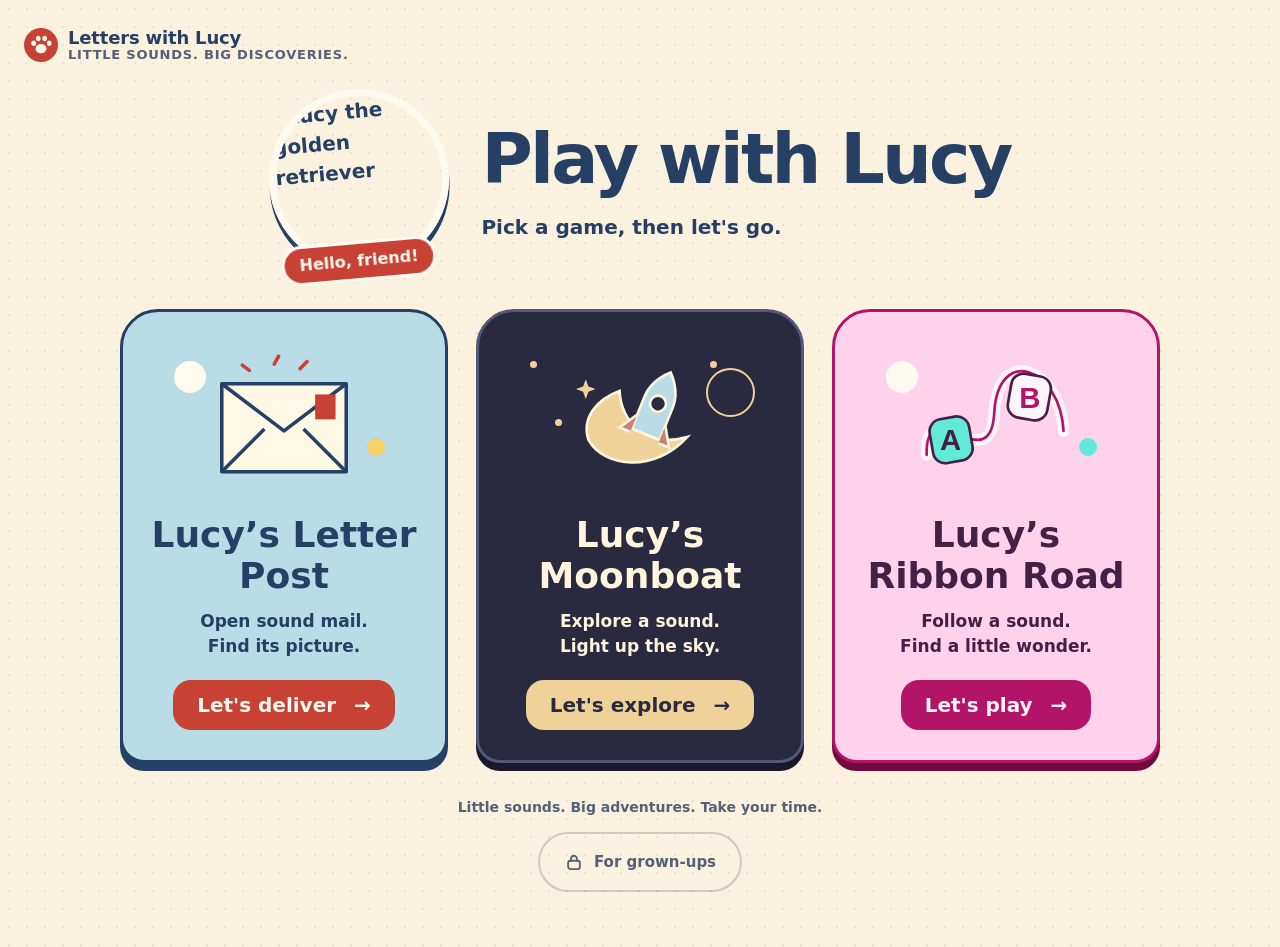
==== index.html @ 6b897ab2 "Screen sizes: short landscape home flow fits; big screens scale all three layouts Short landscape (1" ====
<!doctype html>
<html lang="en">
<head>
  <meta charset="utf-8">
  <meta name="viewport" content="width=device-width,initial-scale=1">
  <meta name="theme-color" content="#faf2df">
  <title>Letters with Lucy</title>
  <link rel="stylesheet" href="accounts/front-door.css">
  <script src="accounts/config.js"></script>
  <script src="accounts/accounts.js"></script>
  <script src="grown-ups/settings.js"></script>
  <script src="v1-letter-post/art.js"></script>
  <script src="accounts/pictures.js"></script>
  <style>
    @font-face{font-family:Nunito;src:url(v1-letter-post/assets/NunitoSans-Black.woff2);font-weight:900;font-display:swap}
    @font-face{font-family:Nunito;src:url(v1-letter-post/assets/NunitoSans-Bold.woff2);font-weight:700;font-display:swap}
    *{box-sizing:border-box}body{margin:0;padding:28px 24px;background:#faf2df;color:#253f65;font:700 20px/1.5 Nunito,system-ui,sans-serif;min-height:100svh;background-image:radial-gradient(#29466b18 1px,transparent 1px);background-size:18px 18px}
    main{max-width:1040px;margin:3vh auto}header{display:flex;align-items:center;justify-content:center;gap:32px;margin-bottom:40px}h1{font-size:clamp(38px,6vw,70px);line-height:1.02;letter-spacing:-.04em;margin:8px 0 16px;font-weight:900}p{margin:0}.brand{font-size:13px;letter-spacing:.16em;text-transform:uppercase}.hello{position:relative;flex:none;width:clamp(100px,18vw,180px)}.hello img{display:block;width:100%;height:auto;aspect-ratio:1;object-fit:cover;border:7px solid #fffaf0;border-radius:50%;box-shadow:0 7px 0 #253f65;transform:rotate(-5deg)}.hello:after{content:'Hello, friend!';position:absolute;bottom:-12px;left:50%;transform:translateX(-50%) rotate(-5deg);white-space:nowrap;background:#c74234;color:#fffaf0;border:3px solid #fffaf0;border-radius:20px;padding:5px 15px;font-size:16px}
    nav{display:grid;grid-template-columns:repeat(var(--worlds,3),minmax(0,1fr));gap:28px;max-width:calc(var(--worlds,3)*340px + (var(--worlds,3) - 1)*28px);margin-inline:auto}nav a[hidden]{display:none}a{position:relative;display:flex;flex-direction:column;align-items:center;text-align:center;gap:12px;padding:30px 24px;border:3px solid #253f65;border-radius:38px 38px 24px 24px;color:#253f65;background:#b9dce6;text-decoration:none;box-shadow:0 8px 0 #253f65;transition:transform 160ms cubic-bezier(.22,1,.36,1)}a.space{background:#292940;color:#fff5dc;border-color:#555777;box-shadow:0 8px 0 #19192b}a:focus-visible{outline:4px solid #007a95;outline-offset:7px}a strong{font-size:clamp(24px,3vw,36px);line-height:1.15;font-weight:900}a>span{max-width:26ch;font-size:17px}a .go{display:flex;align-items:center;gap:18px;background:#c74234;color:#fffaf0;padding:10px 24px;border-radius:18px;font-size:20px;margin-top:8px}a.space .go{background:#eed29a;color:#292940}.scene{height:160px;width:100%;display:grid;place-items:center;position:relative}.scene svg{width:160px;height:140px;overflow:visible}.scene:before,.scene:after{content:'';position:absolute;border-radius:50%;width:32px;height:32px;background:#fffaf0;left:10%;top:12%}.scene:after{width:18px;height:18px;left:auto;right:13%;top:60%;background:#f6cf65}.space .scene:before{width:7px;height:7px;background:#eed29a;box-shadow:25px 58px 0 #eed29a,180px 0 0 #eed29a}.space .scene:after{width:45px;height:45px;background:transparent;border:2px solid #eed29a;right:8%;top:16%}footer{text-align:center;font-size:14px;margin-top:34px;color:#536078}footer p{margin:0 0 14px}footer a.grown{display:inline-flex;flex-direction:row;gap:10px;min-height:60px;padding:0 24px;border:2px solid #253f6538;border-radius:30px;background:transparent;box-shadow:none;color:#536078;font-size:15px}footer a.grown svg{width:20px;height:20px}@media(hover:hover){footer a.grown:hover{transform:none;border-color:#253f65;color:#253f65}}
    a.silk{background:#ffd2eb;color:#432045;border-color:#b41468;box-shadow:0 8px 0 #72083d}a.silk .go{background:#b41468;color:#fff5fb}a.silk .scene:after{background:#61ead7}
    @media(hover:hover){a:hover{transform:translateY(-5px)}a:hover svg{transform:rotate(5deg)}}a:active{transform:translateY(5px)}
    @media(prefers-reduced-motion:no-preference){header{animation:arrive 500ms both}nav a{animation:arrive 550ms 100ms both}nav a:last-child{animation-delay:220ms}.hello img{animation:hello 900ms 350ms}.scene svg{animation:toy 800ms 400ms both;transition:transform 180ms}.space .scene svg{animation-delay:550ms}@keyframes arrive{from{opacity:0;transform:translateY(16px)}to{opacity:1;transform:translateY(0)}}@keyframes hello{0%,100%{transform:rotate(-5deg)}35%{transform:rotate(5deg)}70%{transform:rotate(-8deg)}}@keyframes toy{0%{opacity:0;transform:translateY(16px) rotate(-8deg)}65%{opacity:1;transform:translateY(-5px) rotate(4deg)}100%{opacity:1;transform:translateY(0) rotate(0)}}}
    @media(max-width:600px){body{padding:26px 20px}main{margin:0 auto}header{gap:18px;margin-bottom:30px}.brand{font-size:10px}header p:last-child{font-size:16px}h1{font-size:36px}.hello{width:100px}.hello:after{font-size:12px;padding:4px 9px}nav{grid-template-columns:1fr;gap:26px}a{display:grid;grid-template-columns:100px 1fr;padding:20px 16px;gap:7px 15px;text-align:left;align-items:center}.scene{grid-row:1/4;height:130px}.scene svg{width:100px;height:100px}.scene:before,.scene:after{display:none}a strong{font-size:25px}a>span{font-size:15px}a .go{font-size:17px;padding:7px 16px;justify-self:start;margin-top:5px}footer{font-size:12px}}
    /* Short landscape screens (1366×768, 1024×768): the whole picker fits with no scrolling. Smaller scene art, a clamped title, tighter spacing; every target stays at least 60px. */
    @media(orientation:landscape) and (min-width:960px) and (min-height:540px) and (max-height:820px){body{padding:28px 24px 14px}main{margin:0 auto}header{gap:24px;margin-bottom:18px}h1{font-size:clamp(36px,6.5vh,54px);margin:0 0 6px}header p:last-child{font-size:18px}.hello{width:clamp(80px,13vh,110px)}.hello img{border-width:5px;box-shadow:0 5px 0 #253f65}.hello:after{bottom:-10px;font-size:13px;padding:3px 11px}nav{gap:24px}a{padding:14px 20px 16px;gap:6px;border-radius:32px 32px 22px 22px}.scene{height:clamp(64px,12vh,96px)}.scene svg{width:clamp(64px,12vh,96px);height:clamp(56px,10.5vh,84px)}.scene:before{width:22px;height:22px}.scene:after{width:14px;height:14px}.space .scene:after{width:34px;height:34px}a strong{font-size:clamp(22px,3.7vh,30px)}a>span{font-size:16px;line-height:1.35}a .go{margin-top:2px;padding:8px 22px;font-size:19px}footer{display:flex;align-items:center;justify-content:center;flex-wrap:wrap;gap:6px 22px;margin-top:20px}footer p{margin:0}}
    @media(prefers-reduced-motion:reduce){*,*:before,*:after{animation:none!important;transition:none!important}a:hover,a:active{transform:none}}
    html[data-calm] *,html[data-calm] *:before,html[data-calm] *:after{animation:none!important;transition:none!important}html[data-calm] a:hover,html[data-calm] a:active{transform:none}
  </style>
</head>
<body data-home="start">
  <p class="chrome-brand"><svg viewBox="0 0 24 24" aria-hidden="true"><ellipse cx="12" cy="16" rx="6" ry="5"/><ellipse cx="4" cy="10" rx="2.5" ry="3"/><ellipse cx="9" cy="5" rx="2.5" ry="3"/><ellipse cx="16" cy="5" rx="2.5" ry="3"/><ellipse cx="21" cy="10" rx="2.5" ry="3"/></svg><span>Letters with Lucy<small>Little sounds. Big discoveries.</small></span></p>
  <!-- Splash. A splash video will go here later: put a <video> inside #splash and the
       sign-in opens when it ends (front-door.js). Until then this short card plays. -->
  <div class="splash" id="splash" aria-hidden="true" hidden>
    <canvas id="paper"></canvas>
    <div class="splash-card"><img src="v1-letter-post/assets/lucy-default.jpg" width="200" height="200" alt=""><p class="splash-name" id="splash-name">Letters with Lucy</p><p class="splash-tag">Little sounds. Big discoveries.</p></div>
  </div>
  <main>
    <header><div class="hello"><img src="v1-letter-post/assets/lucy-default.jpg" width="180" height="180" alt="Lucy the golden retriever"></div><div><h1 id="pick-title" tabindex="-1">Play with Lucy</h1><p>Pick a game, then let's go.</p></div></header>
    <div class="playing" id="playing" hidden>
      <span id="playing-avatar"></span>
      <p class="who-name"><span id="playing-name" tabindex="-1"></span><small class="sync" id="playing-sync" data-state="saved" role="status"><i aria-hidden="true"></i><span></span></small></p>
      <button type="button" id="sticker-button" class="sticker-button"><span class="stickers" id="stickers" aria-hidden="true"></span><span id="sticker-count"></span></button>
      <button type="button" id="done"><svg viewBox="0 0 24 24" fill="none" stroke="currentColor" stroke-width="2.4" stroke-linecap="round" stroke-linejoin="round" aria-hidden="true"><path d="m5 12 5 5L20 6"/></svg>I'm done</button>
    </div>
    <div class="guest-bar" id="guest-bar" role="status" hidden><p><strong>You're playing without saving.</strong><small>Stars, stickers and settings won't be kept after this visit.</small></p><button type="button" id="guest-signin">Sign in instead</button></div>
    <nav aria-label="Choose a game">
      <a data-world="post" href="v1-letter-post/index.html">
        <div class="scene" aria-hidden="true"><svg viewBox="0 0 180 150" fill="none"><path d="M20 32h140v99H20z" fill="#fff8e5" stroke="#253f65" stroke-width="4" stroke-linejoin="round"/><path d="m20 32 70 53 70-53M20 131l48-48m92 48-48-48" stroke="#253f65" stroke-width="4" stroke-linejoin="round"/><path d="M125 44h23v28h-23z" fill="#c74234"/><path d="m79 10 5-9m-33 16-8-6m65 4 8-8" stroke="#c74234" stroke-width="4" stroke-linecap="round"/></svg></div>
        <strong>Lucy’s Letter Post</strong><span>Open sound mail.<br>Find its picture.</span><span class="go">Let's deliver <b aria-hidden="true">→</b></span>
      </a>
      <a class="space" data-world="space" href="v3-moonboat/index.html">
        <div class="scene" aria-hidden="true"><svg viewBox="0 0 180 150" fill="none"><path d="M32 95c18 32 75 37 111-3-46 13-75-18-76-52-25 9-43 30-35 55Z" fill="#eed29a" stroke="#fff5dc" stroke-width="3"/><g transform="rotate(22 108 60)"><path d="M91 91V51c0-20 17-35 17-35s17 15 17 35v40Z" fill="#b9dce6" stroke="#fff5dc" stroke-width="3"/><circle cx="108" cy="54" r="9" fill="#292940" stroke="#fff5dc" stroke-width="3"/><path d="m91 74-13 21h13m34-21 13 21h-13" fill="#c78276" stroke="#fff5dc" stroke-width="3"/><path d="m101 100 7 18 7-18" stroke="#eed29a" stroke-width="5" stroke-linecap="round"/></g><path d="m29 27 3 8 8 3-8 3-3 8-3-8-8-3 8-3Z" fill="#eed29a"/></svg></div>
        <strong>Lucy’s Moonboat</strong><span>Explore a sound.<br>Light up the sky.</span><span class="go">Let's explore <b aria-hidden="true">→</b></span>
      </a>
      <a class="silk" data-world="silk" href="v4-ribbon-road/index.html">
        <div class="scene" aria-hidden="true"><svg viewBox="0 0 180 150" fill="none"><path d="M12 112C10 38 84 142 88 65S162 13 166 85" stroke="#fff5fb" stroke-width="13" stroke-linecap="round"/><path d="M12 112C10 38 84 142 88 65S162 13 166 85" stroke="#b41468" stroke-width="3" stroke-linecap="round"/><rect x="17" y="70" width="45" height="50" rx="14" fill="#61ead7" stroke="#432045" stroke-width="3" transform="rotate(-10 40 95)"/><text x="39" y="106" fill="#432045" font-size="33" font-family="Nunito, sans-serif" font-weight="900" text-anchor="middle">A</text><rect x="105" y="22" width="45" height="50" rx="14" fill="#fff5fb" stroke="#432045" stroke-width="3" transform="rotate(10 128 47)"/><text x="128" y="59" fill="#b41468" font-size="33" font-family="Nunito, sans-serif" font-weight="900" text-anchor="middle">B</text></svg></div>
        <span class="pick-badge" aria-hidden="true">Start here</span><strong>Lucy’s Ribbon Road</strong><span>Follow a sound.<br>Find a little wonder.</span><span class="go">Let's play <b aria-hidden="true">→</b></span>
      </a>
    </nav>
    <footer><p>Little sounds. Big adventures. Take your time.</p><a class="grown" href="grown-ups/index.html"><svg viewBox="0 0 24 24" fill="none" stroke="currentColor" stroke-width="2.2" stroke-linecap="round" stroke-linejoin="round" aria-hidden="true"><rect x="5" y="10.5" width="14" height="10" rx="2.5"/><path d="M8.5 10.5V8a3.5 3.5 0 0 1 7 0v2.5"/></svg>For grown-ups</a></footer>
  </main>
  <script>
    // Grown-ups can choose which worlds appear here; at least one always stays.
    (window.applyWorlds = () => {
      const games = window.GROWN_UPS ? window.GROWN_UPS.settings.games : [];
      const worlds = [...document.querySelectorAll('nav a[data-world]')];
      worlds.forEach(a => { a.hidden = !games.includes(a.dataset.world); });
      const shown = worlds.filter(a => !a.hidden);
      if (!shown.length) worlds.forEach(a => { a.hidden = false; });
      document.querySelector('nav').style.setProperty('--worlds', shown.length || worlds.length);
    })();
  </script>
  <dialog class="lw-dialog login" id="login" aria-labelledby="login-title" aria-describedby="login-helper">
    <form id="login-form" novalidate>
      <div class="who-line"><img class="login-lucy" src="v1-letter-post/assets/lucy-default.jpg" width="80" height="80" alt=""><div><h2 id="login-title">Hello! Who's playing?</h2><p class="helper" id="login-helper">Sign in to keep your stars and stickers. A grown-up can help.</p></div></div>
      <div class="tiles" id="tiles-wrap" hidden><p class="tiles-label" id="tiles-label">Played here before? Tap your picture.</p><ul class="people" id="people" aria-labelledby="tiles-label"></ul></div>
      <label class="field" for="login-name">Sign-in name</label>
      <input id="login-name" type="text" autocomplete="username" autocapitalize="off" spellcheck="false" placeholder="like mia-k4x">
      <label class="field" for="login-pw">Password</label>
      <div class="input-row"><input id="login-pw" type="password" autocomplete="current-password" autocapitalize="off" spellcheck="false" aria-describedby="login-dots login-error"><button type="button" class="show" id="login-show" aria-pressed="false">Show</button></div>
      <p class="dots" id="login-dots"><i></i><i></i><i></i><i></i><i></i><i></i><span></span></p>
      <label class="keep"><input type="checkbox" id="login-keep">Stay signed in on this device (when only this person uses it)</label>
      <p class="error" id="login-error" role="alert"></p>
      <button class="go" id="login-go" disabled>Let's play</button>
      <button type="button" class="unsaved" id="play-unsaved">Play without saving</button>
      <p class="grown-line"><a class="grown-link" id="grown-link" href="grown-ups/index.html">Are you a grown-up?</a></p>
    </form>
  </dialog>
  <dialog class="lw-dialog book-dialog" id="book-dialog" aria-labelledby="book-title">
    <form method="dialog">
      <h3 id="book-title">Stickers</h3>
      <ul class="book" id="book"></ul>
      <div class="actions"><span></span><button class="go">Close</button></div>
    </form>
  </dialog>
  <script src="grown-ups/paper-shader.js"></script>
  <script src="accounts/front-door.js"></script>
</body>
</html>
---- accounts/front-door.css ----
/* The chooser's home flow: brand, splash, sign-in dialog, player strip and the
 * layout picker. Same paper, ink and chunky sticker cards as the world cards;
 * every target is at least 60px. See accounts/DESIGN.md. */
body{--paper:#faf2df;--sheet:#fffaf0;--ink:#253f65;--muted:#536078;--accent:#c74234;--sky:#b9dce6;--focus:#007a95}

[hidden]{display:none!important}




.people{display:grid;grid-template-columns:repeat(auto-fill,minmax(150px,1fr));gap:22px;max-width:960px;margin:0 auto;padding:0;list-style:none}

.person{position:relative;display:flex;flex-direction:column;align-items:center;gap:10px;width:100%;min-height:60px;padding:16px 10px 14px;border:3px solid var(--ink);border-radius:30px 30px 20px 20px;background:var(--sheet);color:var(--ink);font:inherit;font-size:20px;font-weight:900;cursor:pointer;box-shadow:0 6px 0 var(--ink);transition:transform 160ms cubic-bezier(.22,1,.36,1)}

.person:focus-visible,.lw-dialog button:focus-visible,.playing button:focus-visible,.playing a:focus-visible,.guest-bar button:focus-visible,.lw-dialog :focus-visible,.board-head button:focus-visible{outline:4px solid var(--focus);outline-offset:5px}

.person .lw-avatar{width:96px;height:96px}

.person .name{max-width:100%;overflow-wrap:anywhere;line-height:1.15}

.person .wait{position:absolute;top:10px;right:12px;width:14px;height:14px;border-radius:50%;background:#e2a33b;border:2px solid var(--sheet);box-shadow:0 0 0 2px var(--ink)}

@media(hover:hover){.person:hover{transform:translateY(-4px)}
}

.person:active{transform:translateY(4px);box-shadow:0 2px 0 var(--ink)}

.lw-avatar{display:inline-grid;place-items:center;flex:none;width:64px;height:64px;border-radius:50%;background:var(--tone,#b9dce6);border:3px solid var(--ink,#253f65);overflow:hidden}

.lw-avatar svg{width:84%;height:84%;display:block}



.playing button,.guest-bar button{display:inline-flex;align-items:center;justify-content:center;gap:10px;min-height:60px;padding:0 24px;border:3px solid var(--ink);border-radius:20px;background:var(--sheet);color:var(--ink);font:inherit;font-size:18px;font-weight:900;cursor:pointer;text-decoration:none;box-shadow:0 5px 0 var(--ink)}


.playing svg.icon{width:22px;height:22px}

.playing button:active,.guest-bar button:active{transform:translateY(4px);box-shadow:0 1px 0 var(--ink)}






/* The player strip above the worlds. */
.playing,.guest-bar{display:flex;flex-wrap:wrap;align-items:center;gap:14px 18px;max-width:1040px;margin:-14px auto 30px;padding:12px 14px 12px 12px;border:3px solid var(--ink);border-radius:26px;background:var(--sheet);box-shadow:0 6px 0 var(--ink)}

.playing .lw-avatar{width:64px;height:64px}

.playing .who-name{display:flex;flex-direction:column;line-height:1.15;font-size:24px;font-weight:900;text-align:left;margin-right:auto}

.playing .who-name small,.guest-bar small{font-size:14px;font-weight:700;color:var(--muted)}

.stickers{display:flex;align-items:center;gap:6px;margin:0;padding:0;list-style:none}

.stickers>span{display:block}
.stickers .lw-sticker{display:block;width:46px;height:46px;color:var(--ink)}

.stickers .more{font-size:15px;color:var(--muted);padding-left:4px}

.sync{display:inline-flex;align-items:center;gap:8px;font-size:14px;color:var(--muted)}

.sync i{width:12px;height:12px;border-radius:50%;background:#2f8f5b;flex:none}

.sync[data-state="waiting"] i{background:#e2a33b}
.sync[data-state="offline"] i{background:#9aa3b2}
.sync[data-state="attention"] i{background:var(--accent)}

.sync[data-state="busy"] i{background:var(--sky);box-shadow:0 0 0 2px var(--ink) inset}

.guest-bar{justify-content:space-between;font-size:18px}

.guest-bar p{margin:0;display:flex;flex-direction:column;text-align:left}

/* Dialogs. */
.lw-dialog{width:min(560px,calc(100vw - 32px));padding:0;border:3px solid #253f65;border-radius:30px;background:#fffaf0;color:#253f65;box-shadow:0 10px 0 #253f65;font:700 19px/1.45 Nunito,system-ui,sans-serif}

.lw-dialog::backdrop{background:#253f6573}

.lw-dialog form{display:grid;gap:16px;padding:28px 26px 24px}

.lw-dialog .who-line{display:flex;align-items:center;gap:16px}

.lw-dialog .who-line .lw-avatar{width:80px;height:80px}


.lw-dialog h2,.lw-dialog h3{margin:0;font-size:30px;line-height:1.1;font-weight:900;letter-spacing:-.02em}
.lw-dialog .helper{margin:0;color:#536078;font-size:17px}

.lw-dialog label.field{display:grid;gap:6px;font-size:16px;letter-spacing:.06em;text-transform:uppercase}

.lw-dialog .input-row{display:flex;gap:10px}

.lw-dialog input[type=text],.lw-dialog input[type=password]{flex:1;min-width:0;min-height:60px;padding:0 16px;border:3px solid #253f65;border-radius:16px;background:#fff;color:#253f65;font:900 24px/1 Nunito,system-ui,sans-serif;letter-spacing:.04em;text-transform:none}


.lw-dialog .show{min-width:88px;min-height:60px;border:3px solid #253f65;border-radius:16px;background:#fffaf0;color:#253f65;font:inherit;font-size:16px;cursor:pointer}

/* Six dots fill as the password is typed: six characters is the only rule. */
.dots{display:flex;align-items:center;gap:8px;margin:0;font-size:15px;color:#536078}

.dots i{width:14px;height:14px;border-radius:50%;border:2px solid #253f65;transition:background-color 160ms,transform 220ms cubic-bezier(.34,1.45,.64,1)}

.dots i.on{background:#253f65;transform:scale(1.12)}

.dots span{margin-left:6px}

.lw-dialog .keep{display:flex;align-items:center;gap:12px;min-height:60px;font-size:17px}

.lw-dialog .keep input{width:28px;height:28px;accent-color:#253f65}

.lw-dialog .error{margin:0;min-height:1.45em;color:#b8392c}

.lw-dialog .actions{display:flex;flex-wrap:wrap;gap:12px;justify-content:space-between}

.lw-dialog .actions button{min-height:60px;padding:0 22px;border:3px solid #253f65;border-radius:18px;background:#fffaf0;color:#253f65;font:inherit;font-size:18px;font-weight:900;cursor:pointer}

.lw-dialog .actions button.go{background:#c74234;border-color:#253f65;color:#fffaf0;box-shadow:0 5px 0 #253f65}

.lw-dialog .actions button[disabled]{opacity:.55;cursor:default}

@media(prefers-reduced-motion:no-preference){
  .playing:not([hidden]),.guest-bar:not([hidden]){animation:door-in 420ms cubic-bezier(.22,1,.36,1) both}

  .people li{animation:door-in 380ms cubic-bezier(.22,1,.36,1) both;animation-delay:calc(var(--i,0) * 45ms)}

  .lw-dialog[open]{animation:door-pop 260ms cubic-bezier(.34,1.45,.64,1) both}

  @keyframes door-in{from{opacity:0;transform:translateY(14px)}
to{opacity:1;transform:none}
}

  @keyframes door-pop{from{opacity:0;transform:scale(.96)}
to{opacity:1;transform:none}
}

}

html[data-calm] .playing,html[data-calm] .guest-bar,html[data-calm] .people li,html[data-calm] .lw-dialog{animation:none!important}

@media(max-width:600px){
  .people{grid-template-columns:repeat(2,minmax(0,1fr));gap:16px}

  .person .lw-avatar{width:76px;height:76px}
.person{font-size:18px}

  .playing{margin-top:-6px}
.playing .who-name{font-size:20px}
.stickers .lw-sticker{width:38px;height:38px}

  .lw-dialog form{padding:22px 18px 20px}

}

@media(min-width:1600px){.person{font-size:24px}
.person .lw-avatar{width:120px;height:120px}
.people{grid-template-columns:repeat(auto-fill,minmax(180px,1fr))}
}

@media print{.splash,.playing,.guest-bar{display:none!important}
}

.sr-only{position:absolute;width:1px;height:1px;padding:0;margin:-1px;overflow:hidden;clip:rect(0 0 0 0);white-space:nowrap;border:0}

.sticker-button{display:inline-flex;align-items:center;gap:8px;min-height:60px;padding:4px 10px;border:0;border-radius:18px;background:none;color:var(--ink);font:inherit;font-size:15px;cursor:pointer}

.sticker-button:focus-visible{outline:4px solid var(--focus);outline-offset:3px}

.sticker-button #sticker-count{color:var(--muted);font-weight:700}

.book-dialog{width:min(760px,calc(100vw - 32px))}

.book{display:grid;grid-template-columns:repeat(auto-fill,minmax(150px,1fr));gap:14px;margin:0;padding:0;list-style:none}

.book li{display:grid;justify-items:center;gap:4px;padding:12px 8px;border:2px solid #253f6522;border-radius:18px;text-align:center;color:#253f65}

.book li.earned{border-color:#253f65;background:#fff}

.book .lw-sticker{width:72px;height:72px}
.book small{font-size:14px;color:#536078;line-height:1.3}

.lw-sticker.unearned{opacity:.5}


/* Top-left on every screen: the game's name and tagline. */
.chrome-brand{display:flex;align-items:center;gap:10px;margin:0 0 18px;color:var(--ink);font-size:18px;font-weight:900;line-height:1.1;letter-spacing:-.01em}
.chrome-brand svg{width:34px;height:34px;flex:none;padding:6px;border-radius:50%;background:var(--accent);fill:var(--sheet)}
.chrome-brand span{display:flex;flex-direction:column}
.chrome-brand small{font-size:13px;font-weight:700;letter-spacing:.06em;text-transform:uppercase;color:var(--muted)}
body[data-home="login"] main,body[data-home="splash"] main{min-height:40vh}
/* Splash: a short card for now; a video can replace it later (see index.html). */
.splash{position:fixed;inset:0;z-index:60;display:grid;place-items:center;background:var(--paper);overflow:hidden}
.splash canvas{position:absolute;inset:0;width:100%;height:100%}
.splash video{position:absolute;inset:0;width:100%;height:100%;object-fit:cover}
.splash-card{position:relative;display:grid;justify-items:center;gap:8px;padding:24px;text-align:center}
.splash-card img{width:clamp(120px,22vw,200px);height:auto;aspect-ratio:1;object-fit:cover;border:7px solid var(--sheet);border-radius:50%;box-shadow:0 7px 0 var(--ink)}
.splash-name{margin:14px 0 0;font-size:clamp(38px,7vw,76px);font-weight:900;line-height:1;letter-spacing:-.04em;color:var(--ink)}
.splash-name span{display:inline-block}
.splash-tag{margin:0;font-size:clamp(14px,1.6vw,18px);letter-spacing:.14em;text-transform:uppercase;color:var(--muted)}
.splash.leaving{opacity:0;transition:opacity 260ms ease-out}
/* Sign-in: child first; "Play without saving" second; the grown-up link small but plain. */
.lw-dialog.login{width:min(600px,calc(100vw - 32px));max-height:calc(100dvh - 32px)}
.lw-dialog.login form{gap:12px}
.login-lucy{width:80px;height:80px;flex:none;border-radius:50%;border:4px solid #fffaf0;box-shadow:0 0 0 3px #253f65;object-fit:cover}
.tiles{display:grid;gap:10px;padding:12px;border:2px dashed #253f6540;border-radius:20px}
.tiles-label{margin:0;font-size:16px;color:#536078}
.lw-dialog .people{grid-template-columns:repeat(auto-fill,minmax(110px,1fr));gap:12px;max-height:320px;overflow:auto;padding:4px 4px 10px}
.lw-dialog .person{padding:10px 6px 10px;font-size:17px;box-shadow:0 4px 0 #253f65;border-radius:22px}
.lw-dialog .person .lw-avatar{width:64px;height:64px}
.lw-dialog .person[aria-pressed="true"]{background:#b9dce6;outline:4px solid #c74234;outline-offset:2px}
.lw-dialog input::placeholder{color:#536078;opacity:.7;font-weight:700}
.lw-dialog button.go{min-height:64px;margin-top:4px;border:3px solid #253f65;border-radius:20px;background:#c74234;color:#fffaf0;font:inherit;font-size:22px;font-weight:900;cursor:pointer;box-shadow:0 5px 0 #253f65}
.lw-dialog button.go[disabled]{opacity:.55;cursor:default}
.lw-dialog button.unsaved{min-height:60px;border:3px solid #253f65;border-radius:20px;background:#fffaf0;color:#253f65;font:inherit;font-size:19px;font-weight:900;cursor:pointer}
.lw-dialog button.go:active:not([disabled]),.lw-dialog button.unsaved:active{transform:translateY(3px)}
.grown-line{margin:2px 0 0;text-align:center}
/* The chooser styles every <a> as a world card, so the grown-up link resets that. */
.lw-dialog a.grown-link{position:static;display:inline-flex;flex-direction:row;align-items:center;min-height:60px;padding:0 16px;border:0;border-radius:14px;background:none;box-shadow:none;color:#253f65;font-size:17px;text-decoration:underline;text-underline-offset:5px;transition:none}
.lw-dialog a.grown-link:hover,.lw-dialog a.grown-link:active{transform:none;color:#c74234}
.lw-dialog a.grown-link:focus-visible{outline:4px solid #007a95;outline-offset:2px}
/* Picker: Ribbon Road is ready to go. */
nav a.is-default{outline:5px solid var(--accent);outline-offset:6px}
nav a .pick-badge{display:none}
nav a.is-default .pick-badge{position:absolute;top:-16px;right:18px;display:block;padding:4px 14px;border:3px solid currentColor;border-radius:999px;background:var(--sheet);color:var(--ink);font-size:15px;font-weight:900;transform:rotate(4deg)}
@media(prefers-reduced-motion:no-preference){
  .splash:not([hidden]) .splash-card img{animation:splash-pop 520ms cubic-bezier(.34,1.45,.64,1) both}
  .splash:not([hidden]) .splash-name span{animation:trickle-stagger-slide 600ms cubic-bezier(.16,1,.3,1) both;animation-delay:calc(220ms + var(--i) * 38ms)}
  .splash:not([hidden]) .splash-tag{animation:door-in 500ms 820ms cubic-bezier(.22,1,.36,1) both}
  nav a.is-default .pick-badge{animation:door-pop 320ms 300ms cubic-bezier(.34,1.45,.64,1) both}
  @keyframes trickle-stagger-slide{from{opacity:0;transform:translateY(.4em)}to{opacity:1;transform:translateY(0)}}
  @keyframes splash-pop{from{opacity:0;transform:scale(.8) rotate(-6deg)}to{opacity:1;transform:rotate(-5deg)}}
}
html[data-calm] .splash *,html[data-calm] .pick-badge{animation:none!important}
@media(max-width:600px){.chrome-brand{font-size:16px}.lw-dialog .people{grid-template-columns:repeat(2,minmax(0,1fr))}}
/* An uploaded photo in place of the drawn picture. */
.lw-avatar img{width:100%;height:100%;object-fit:cover;display:block}

/* "Sign in instead" while playing without saving: the way back to saving is big for small hands. */
.guest-bar #guest-signin{min-height:64px;padding:0 28px;font-size:20px}

/* Short landscape screens (1366×768, 1024×768): the sign-in card and the picker fit with no
   scrolling. The card goes side by side: hello and the pictures on the left, the sign-in on the
   right. Every sign-in control keeps its full size. */
@media(orientation:landscape) and (min-width:960px) and (min-height:540px) and (max-height:820px){
.chrome-brand{margin-bottom:4px}
.playing,.guest-bar{margin:0 auto 18px;padding:8px 12px 8px 10px}
.lw-dialog.login{width:min(940px,calc(100vw - 48px));max-height:calc(100dvh - 24px)}
.lw-dialog.login form{grid-template-columns:minmax(0,1fr) minmax(0,1fr);column-gap:32px;row-gap:10px;padding:24px 28px 20px;align-items:start}
.lw-dialog.login form>*{grid-column:2}
.lw-dialog.login .who-line{grid-column:1;grid-row:1/4;align-self:start}
.lw-dialog.login .tiles{grid-column:1;grid-row:4/11;align-self:start;grid-template-columns:minmax(0,1fr)}
.lw-dialog.login .people{width:100%;max-height:300px}
.lw-dialog.login form:has(#tiles-wrap[hidden]) .who-line{grid-row:1/11;align-self:center;flex-direction:column;text-align:center;gap:20px}
.lw-dialog.login form:has(#tiles-wrap[hidden]) .login-lucy{width:140px;height:140px;border-width:6px}
.lw-dialog.login form:has(#tiles-wrap[hidden]) h2{font-size:34px}
}
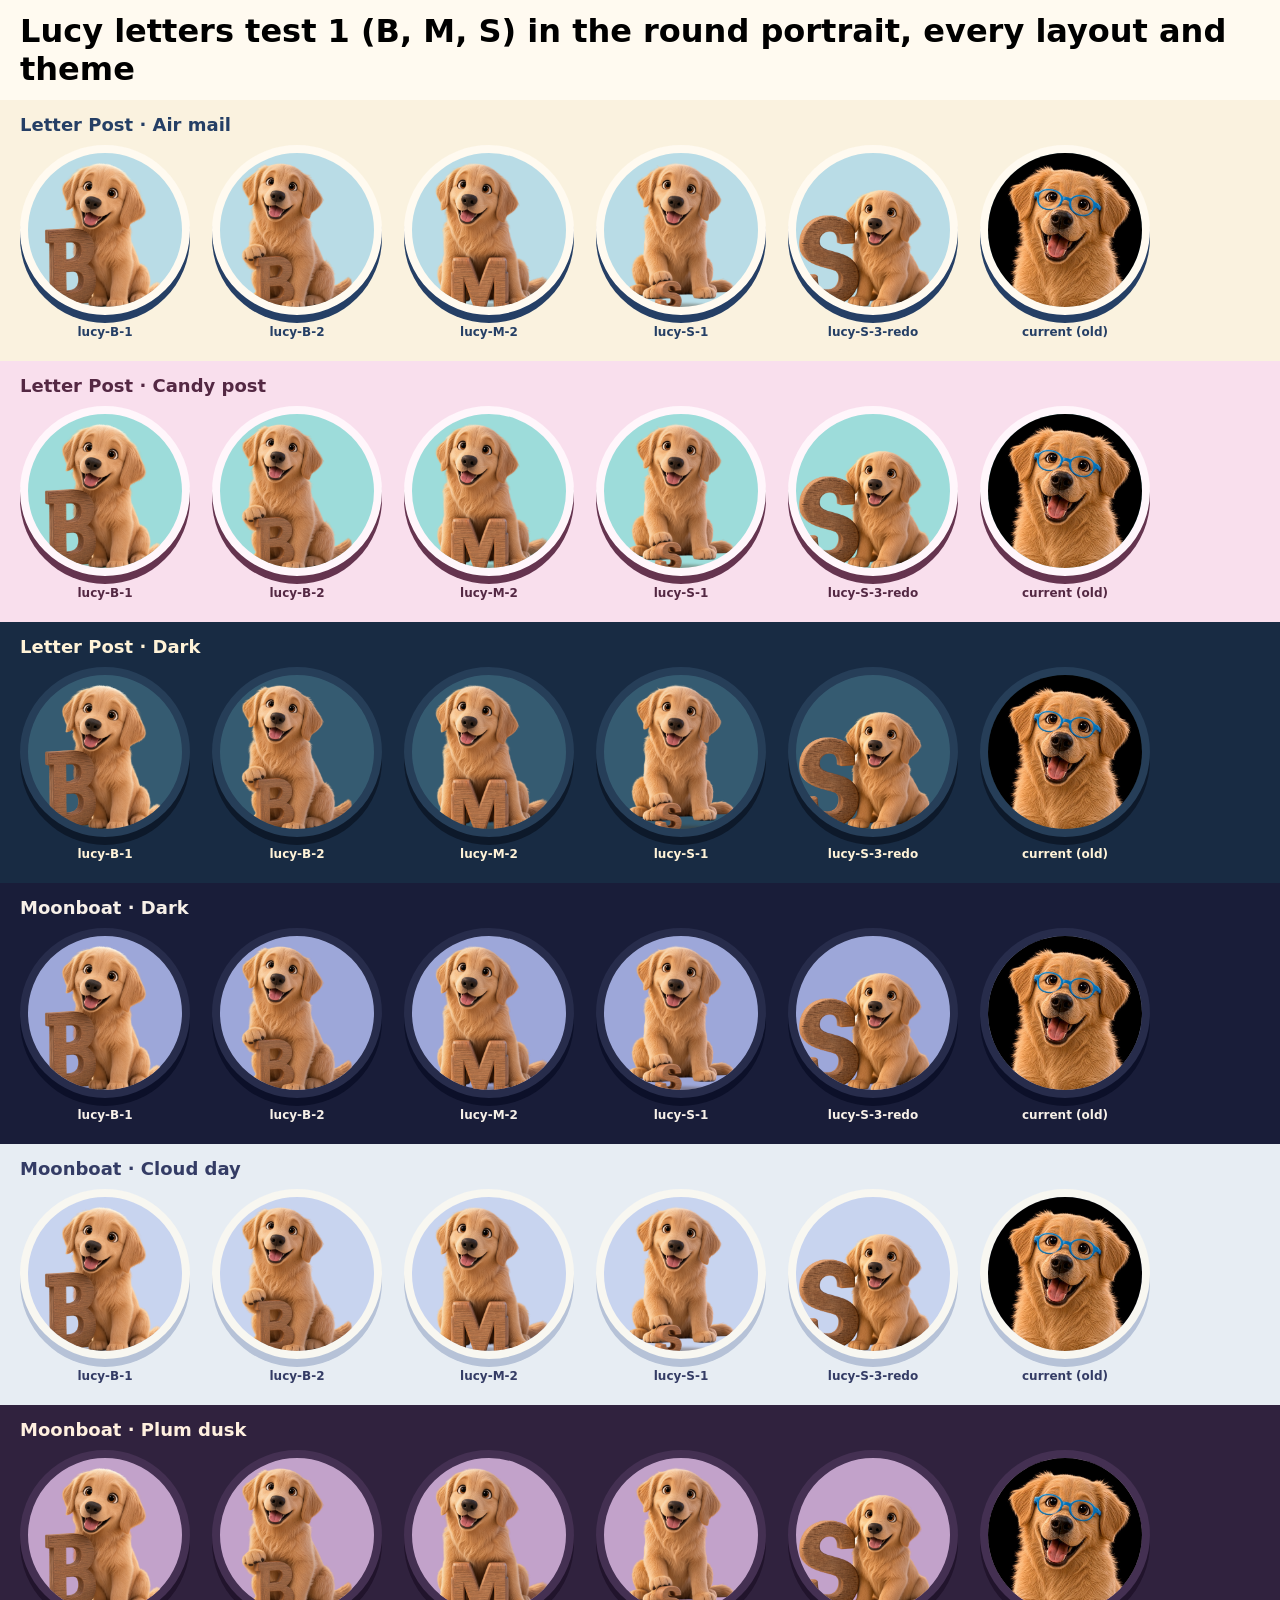
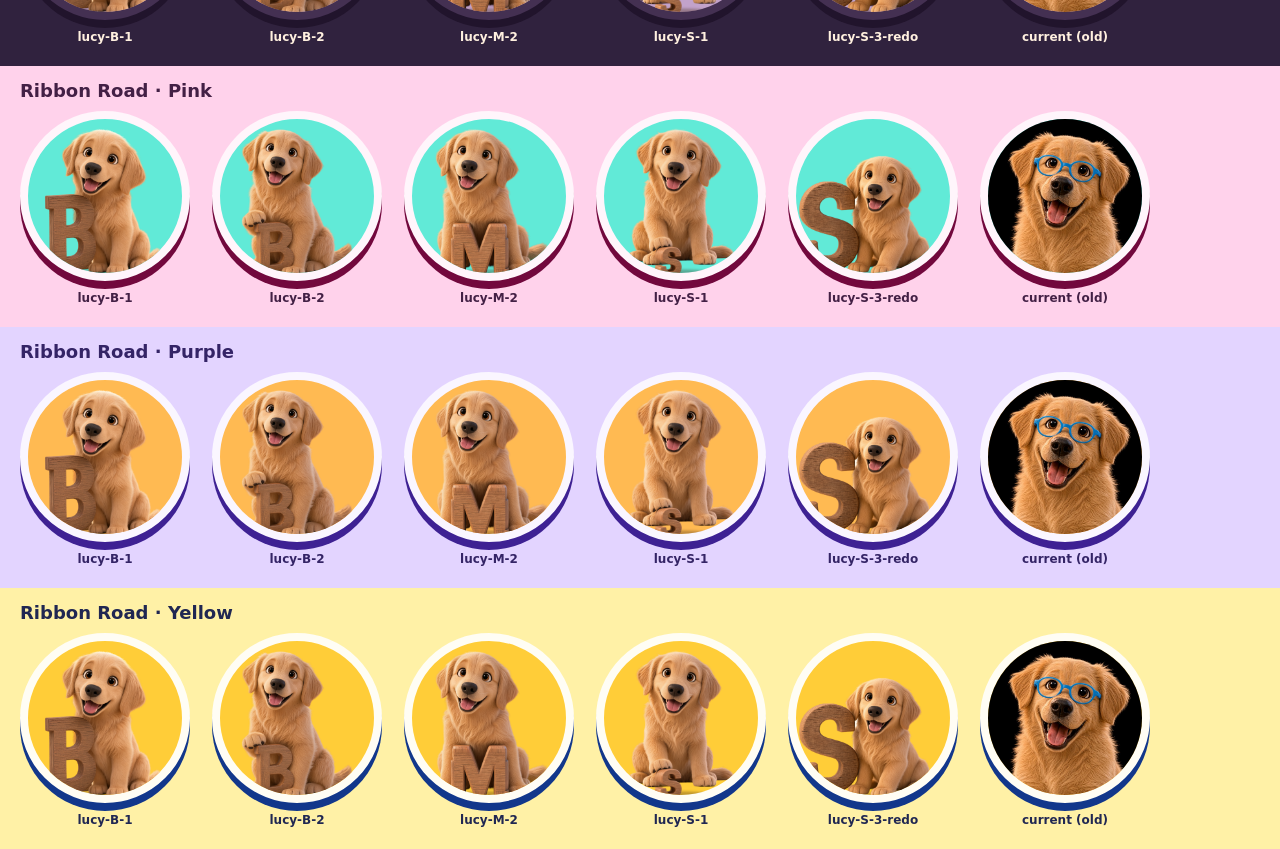
==== commit d9969066: "Lucy letters test 1 preview (B, M, S cutouts across all layouts/themes)" ====
--- a/index.html
+++ b/index.html
@@ -1,100 +1 @@
-<!doctype html>
-<html lang="en">
-<head>
-  <meta charset="utf-8">
-  <meta name="viewport" content="width=device-width,initial-scale=1">
-  <meta name="theme-color" content="#faf2df">
-  <title>Letters with Lucy</title>
-  <link rel="stylesheet" href="accounts/front-door.css">
-  <script src="accounts/config.js"></script>
-  <script src="accounts/accounts.js"></script>
-  <script src="grown-ups/settings.js"></script>
-  <script src="v1-letter-post/art.js"></script>
-  <script src="accounts/pictures.js"></script>
-  <style>
-    @font-face{font-family:Nunito;src:url(v1-letter-post/assets/NunitoSans-Black.woff2);font-weight:900;font-display:swap}
-    @font-face{font-family:Nunito;src:url(v1-letter-post/assets/NunitoSans-Bold.woff2);font-weight:700;font-display:swap}
-    *{box-sizing:border-box}body{margin:0;padding:28px 24px;background:#faf2df;color:#253f65;font:700 20px/1.5 Nunito,system-ui,sans-serif;min-height:100svh;background-image:radial-gradient(#29466b18 1px,transparent 1px);background-size:18px 18px}
-    main{max-width:1040px;margin:3vh auto}header{display:flex;align-items:center;justify-content:center;gap:32px;margin-bottom:40px}h1{font-size:clamp(38px,6vw,70px);line-height:1.02;letter-spacing:-.04em;margin:8px 0 16px;font-weight:900}p{margin:0}.brand{font-size:13px;letter-spacing:.16em;text-transform:uppercase}.hello{position:relative;flex:none;width:clamp(100px,18vw,180px)}.hello img{display:block;width:100%;height:auto;aspect-ratio:1;object-fit:cover;border:7px solid #fffaf0;border-radius:50%;box-shadow:0 7px 0 #253f65;transform:rotate(-5deg)}.hello:after{content:'Hello, friend!';position:absolute;bottom:-12px;left:50%;transform:translateX(-50%) rotate(-5deg);white-space:nowrap;background:#c74234;color:#fffaf0;border:3px solid #fffaf0;border-radius:20px;padding:5px 15px;font-size:16px}
-    nav{display:grid;grid-template-columns:repeat(var(--worlds,3),minmax(0,1fr));gap:28px;max-width:calc(var(--worlds,3)*340px + (var(--worlds,3) - 1)*28px);margin-inline:auto}nav a[hidden]{display:none}a{position:relative;display:flex;flex-direction:column;align-items:center;text-align:center;gap:12px;padding:30px 24px;border:3px solid #253f65;border-radius:38px 38px 24px 24px;color:#253f65;background:#b9dce6;text-decoration:none;box-shadow:0 8px 0 #253f65;transition:transform 160ms cubic-bezier(.22,1,.36,1)}a.space{background:#292940;color:#fff5dc;border-color:#555777;box-shadow:0 8px 0 #19192b}a:focus-visible{outline:4px solid #007a95;outline-offset:7px}a strong{font-size:clamp(24px,3vw,36px);line-height:1.15;font-weight:900}a>span{max-width:26ch;font-size:17px}a .go{display:flex;align-items:center;gap:18px;background:#c74234;color:#fffaf0;padding:10px 24px;border-radius:18px;font-size:20px;margin-top:8px}a.space .go{background:#eed29a;color:#292940}.scene{height:160px;width:100%;display:grid;place-items:center;position:relative}.scene svg{width:160px;height:140px;overflow:visible}.scene:before,.scene:after{content:'';position:absolute;border-radius:50%;width:32px;height:32px;background:#fffaf0;left:10%;top:12%}.scene:after{width:18px;height:18px;left:auto;right:13%;top:60%;background:#f6cf65}.space .scene:before{width:7px;height:7px;background:#eed29a;box-shadow:25px 58px 0 #eed29a,180px 0 0 #eed29a}.space .scene:after{width:45px;height:45px;background:transparent;border:2px solid #eed29a;right:8%;top:16%}footer{text-align:center;font-size:14px;margin-top:34px;color:#536078}footer p{margin:0 0 14px}footer a.grown{display:inline-flex;flex-direction:row;gap:10px;min-height:60px;padding:0 24px;border:2px solid #253f6538;border-radius:30px;background:transparent;box-shadow:none;color:#536078;font-size:15px}footer a.grown svg{width:20px;height:20px}@media(hover:hover){footer a.grown:hover{transform:none;border-color:#253f65;color:#253f65}}
-    a.silk{background:#ffd2eb;color:#432045;border-color:#b41468;box-shadow:0 8px 0 #72083d}a.silk .go{background:#b41468;color:#fff5fb}a.silk .scene:after{background:#61ead7}
-    @media(hover:hover){a:hover{transform:translateY(-5px)}a:hover svg{transform:rotate(5deg)}}a:active{transform:translateY(5px)}
-    @media(prefers-reduced-motion:no-preference){header{animation:arrive 500ms both}nav a{animation:arrive 550ms 100ms both}nav a:last-child{animation-delay:220ms}.hello img{animation:hello 900ms 350ms}.scene svg{animation:toy 800ms 400ms both;transition:transform 180ms}.space .scene svg{animation-delay:550ms}@keyframes arrive{from{opacity:0;transform:translateY(16px)}to{opacity:1;transform:translateY(0)}}@keyframes hello{0%,100%{transform:rotate(-5deg)}35%{transform:rotate(5deg)}70%{transform:rotate(-8deg)}}@keyframes toy{0%{opacity:0;transform:translateY(16px) rotate(-8deg)}65%{opacity:1;transform:translateY(-5px) rotate(4deg)}100%{opacity:1;transform:translateY(0) rotate(0)}}}
-    @media(max-width:600px){body{padding:26px 20px}main{margin:0 auto}header{gap:18px;margin-bottom:30px}.brand{font-size:10px}header p:last-child{font-size:16px}h1{font-size:36px}.hello{width:100px}.hello:after{font-size:12px;padding:4px 9px}nav{grid-template-columns:1fr;gap:26px}a{display:grid;grid-template-columns:100px 1fr;padding:20px 16px;gap:7px 15px;text-align:left;align-items:center}.scene{grid-row:1/4;height:130px}.scene svg{width:100px;height:100px}.scene:before,.scene:after{display:none}a strong{font-size:25px}a>span{font-size:15px}a .go{font-size:17px;padding:7px 16px;justify-self:start;margin-top:5px}footer{font-size:12px}}
-    /* Short landscape screens (1366×768, 1024×768): the whole picker fits with no scrolling. Smaller scene art, a clamped title, tighter spacing; every target stays at least 60px. */
-    @media(orientation:landscape) and (min-width:960px) and (min-height:540px) and (max-height:820px){body{padding:28px 24px 14px}main{margin:0 auto}header{gap:24px;margin-bottom:18px}h1{font-size:clamp(36px,6.5vh,54px);margin:0 0 6px}header p:last-child{font-size:18px}.hello{width:clamp(80px,13vh,110px)}.hello img{border-width:5px;box-shadow:0 5px 0 #253f65}.hello:after{bottom:-10px;font-size:13px;padding:3px 11px}nav{gap:24px}a{padding:14px 20px 16px;gap:6px;border-radius:32px 32px 22px 22px}.scene{height:clamp(64px,12vh,96px)}.scene svg{width:clamp(64px,12vh,96px);height:clamp(56px,10.5vh,84px)}.scene:before{width:22px;height:22px}.scene:after{width:14px;height:14px}.space .scene:after{width:34px;height:34px}a strong{font-size:clamp(22px,3.7vh,30px)}a>span{font-size:16px;line-height:1.35}a .go{margin-top:2px;padding:8px 22px;font-size:19px}footer{display:flex;align-items:center;justify-content:center;flex-wrap:wrap;gap:6px 22px;margin-top:20px}footer p{margin:0}}
-    @media(prefers-reduced-motion:reduce){*,*:before,*:after{animation:none!important;transition:none!important}a:hover,a:active{transform:none}}
-    html[data-calm] *,html[data-calm] *:before,html[data-calm] *:after{animation:none!important;transition:none!important}html[data-calm] a:hover,html[data-calm] a:active{transform:none}
-  </style>
-</head>
-<body data-home="start">
-  <p class="chrome-brand"><svg viewBox="0 0 24 24" aria-hidden="true"><ellipse cx="12" cy="16" rx="6" ry="5"/><ellipse cx="4" cy="10" rx="2.5" ry="3"/><ellipse cx="9" cy="5" rx="2.5" ry="3"/><ellipse cx="16" cy="5" rx="2.5" ry="3"/><ellipse cx="21" cy="10" rx="2.5" ry="3"/></svg><span>Letters with Lucy<small>Little sounds. Big discoveries.</small></span></p>
-  <!-- Splash. A splash video will go here later: put a <video> inside #splash and the
-       sign-in opens when it ends (front-door.js). Until then this short card plays. -->
-  <div class="splash" id="splash" aria-hidden="true" hidden>
-    <canvas id="paper"></canvas>
-    <div class="splash-card"><img src="v1-letter-post/assets/lucy-default.jpg" width="200" height="200" alt=""><p class="splash-name" id="splash-name">Letters with Lucy</p><p class="splash-tag">Little sounds. Big discoveries.</p></div>
-  </div>
-  <main>
-    <header><div class="hello"><img src="v1-letter-post/assets/lucy-default.jpg" width="180" height="180" alt="Lucy the golden retriever"></div><div><h1 id="pick-title" tabindex="-1">Play with Lucy</h1><p>Pick a game, then let's go.</p></div></header>
-    <div class="playing" id="playing" hidden>
-      <span id="playing-avatar"></span>
-      <p class="who-name"><span id="playing-name" tabindex="-1"></span><small class="sync" id="playing-sync" data-state="saved" role="status"><i aria-hidden="true"></i><span></span></small></p>
-      <button type="button" id="sticker-button" class="sticker-button"><span class="stickers" id="stickers" aria-hidden="true"></span><span id="sticker-count"></span></button>
-      <button type="button" id="done"><svg viewBox="0 0 24 24" fill="none" stroke="currentColor" stroke-width="2.4" stroke-linecap="round" stroke-linejoin="round" aria-hidden="true"><path d="m5 12 5 5L20 6"/></svg>I'm done</button>
-    </div>
-    <div class="guest-bar" id="guest-bar" role="status" hidden><p><strong>You're playing without saving.</strong><small>Stars, stickers and settings won't be kept after this visit.</small></p><button type="button" id="guest-signin">Sign in instead</button></div>
-    <nav aria-label="Choose a game">
-      <a data-world="post" href="v1-letter-post/index.html">
-        <div class="scene" aria-hidden="true"><svg viewBox="0 0 180 150" fill="none"><path d="M20 32h140v99H20z" fill="#fff8e5" stroke="#253f65" stroke-width="4" stroke-linejoin="round"/><path d="m20 32 70 53 70-53M20 131l48-48m92 48-48-48" stroke="#253f65" stroke-width="4" stroke-linejoin="round"/><path d="M125 44h23v28h-23z" fill="#c74234"/><path d="m79 10 5-9m-33 16-8-6m65 4 8-8" stroke="#c74234" stroke-width="4" stroke-linecap="round"/></svg></div>
-        <strong>Lucy’s Letter Post</strong><span>Open sound mail.<br>Find its picture.</span><span class="go">Let's deliver <b aria-hidden="true">→</b></span>
-      </a>
-      <a class="space" data-world="space" href="v3-moonboat/index.html">
-        <div class="scene" aria-hidden="true"><svg viewBox="0 0 180 150" fill="none"><path d="M32 95c18 32 75 37 111-3-46 13-75-18-76-52-25 9-43 30-35 55Z" fill="#eed29a" stroke="#fff5dc" stroke-width="3"/><g transform="rotate(22 108 60)"><path d="M91 91V51c0-20 17-35 17-35s17 15 17 35v40Z" fill="#b9dce6" stroke="#fff5dc" stroke-width="3"/><circle cx="108" cy="54" r="9" fill="#292940" stroke="#fff5dc" stroke-width="3"/><path d="m91 74-13 21h13m34-21 13 21h-13" fill="#c78276" stroke="#fff5dc" stroke-width="3"/><path d="m101 100 7 18 7-18" stroke="#eed29a" stroke-width="5" stroke-linecap="round"/></g><path d="m29 27 3 8 8 3-8 3-3 8-3-8-8-3 8-3Z" fill="#eed29a"/></svg></div>
-        <strong>Lucy’s Moonboat</strong><span>Explore a sound.<br>Light up the sky.</span><span class="go">Let's explore <b aria-hidden="true">→</b></span>
-      </a>
-      <a class="silk" data-world="silk" href="v4-ribbon-road/index.html">
-        <div class="scene" aria-hidden="true"><svg viewBox="0 0 180 150" fill="none"><path d="M12 112C10 38 84 142 88 65S162 13 166 85" stroke="#fff5fb" stroke-width="13" stroke-linecap="round"/><path d="M12 112C10 38 84 142 88 65S162 13 166 85" stroke="#b41468" stroke-width="3" stroke-linecap="round"/><rect x="17" y="70" width="45" height="50" rx="14" fill="#61ead7" stroke="#432045" stroke-width="3" transform="rotate(-10 40 95)"/><text x="39" y="106" fill="#432045" font-size="33" font-family="Nunito, sans-serif" font-weight="900" text-anchor="middle">A</text><rect x="105" y="22" width="45" height="50" rx="14" fill="#fff5fb" stroke="#432045" stroke-width="3" transform="rotate(10 128 47)"/><text x="128" y="59" fill="#b41468" font-size="33" font-family="Nunito, sans-serif" font-weight="900" text-anchor="middle">B</text></svg></div>
-        <span class="pick-badge" aria-hidden="true">Start here</span><strong>Lucy’s Ribbon Road</strong><span>Follow a sound.<br>Find a little wonder.</span><span class="go">Let's play <b aria-hidden="true">→</b></span>
-      </a>
-    </nav>
-    <footer><p>Little sounds. Big adventures. Take your time.</p><a class="grown" href="grown-ups/index.html"><svg viewBox="0 0 24 24" fill="none" stroke="currentColor" stroke-width="2.2" stroke-linecap="round" stroke-linejoin="round" aria-hidden="true"><rect x="5" y="10.5" width="14" height="10" rx="2.5"/><path d="M8.5 10.5V8a3.5 3.5 0 0 1 7 0v2.5"/></svg>For grown-ups</a></footer>
-  </main>
-  <script>
-    // Grown-ups can choose which worlds appear here; at least one always stays.
-    (window.applyWorlds = () => {
-      const games = window.GROWN_UPS ? window.GROWN_UPS.settings.games : [];
-      const worlds = [...document.querySelectorAll('nav a[data-world]')];
-      worlds.forEach(a => { a.hidden = !games.includes(a.dataset.world); });
-      const shown = worlds.filter(a => !a.hidden);
-      if (!shown.length) worlds.forEach(a => { a.hidden = false; });
-      document.querySelector('nav').style.setProperty('--worlds', shown.length || worlds.length);
-    })();
-  </script>
-  <dialog class="lw-dialog login" id="login" aria-labelledby="login-title" aria-describedby="login-helper">
-    <form id="login-form" novalidate>
-      <div class="who-line"><img class="login-lucy" src="v1-letter-post/assets/lucy-default.jpg" width="80" height="80" alt=""><div><h2 id="login-title">Hello! Who's playing?</h2><p class="helper" id="login-helper">Sign in to keep your stars and stickers. A grown-up can help.</p></div></div>
-      <div class="tiles" id="tiles-wrap" hidden><p class="tiles-label" id="tiles-label">Played here before? Tap your picture.</p><ul class="people" id="people" aria-labelledby="tiles-label"></ul></div>
-      <label class="field" for="login-name">Sign-in name</label>
-      <input id="login-name" type="text" autocomplete="username" autocapitalize="off" spellcheck="false" placeholder="like mia-k4x">
-      <label class="field" for="login-pw">Password</label>
-      <div class="input-row"><input id="login-pw" type="password" autocomplete="current-password" autocapitalize="off" spellcheck="false" aria-describedby="login-dots login-error"><button type="button" class="show" id="login-show" aria-pressed="false">Show</button></div>
-      <p class="dots" id="login-dots"><i></i><i></i><i></i><i></i><i></i><i></i><span></span></p>
-      <label class="keep"><input type="checkbox" id="login-keep">Stay signed in on this device (when only this person uses it)</label>
-      <p class="error" id="login-error" role="alert"></p>
-      <button class="go" id="login-go" disabled>Let's play</button>
-      <button type="button" class="unsaved" id="play-unsaved">Play without saving</button>
-      <p class="grown-line"><a class="grown-link" id="grown-link" href="grown-ups/index.html">Are you a grown-up?</a></p>
-    </form>
-  </dialog>
-  <dialog class="lw-dialog book-dialog" id="book-dialog" aria-labelledby="book-title">
-    <form method="dialog">
-      <h3 id="book-title">Stickers</h3>
-      <ul class="book" id="book"></ul>
-      <div class="actions"><span></span><button class="go">Close</button></div>
-    </form>
-  </dialog>
-  <script src="grown-ups/paper-shader.js"></script>
-  <script src="accounts/front-door.js"></script>
-</body>
-</html>
+<!doctype html><meta charset=utf-8><meta name=viewport content="width=device-width"><title>Lucy letters test 1</title><style>body{margin:0;font-family:Nunito,system-ui,sans-serif}h1{padding:12px 20px;margin:0;background:#fffaf0}section{padding:14px 20px 22px}h2{margin:0 0 10px;font-size:18px}.r{display:flex;gap:22px;flex-wrap:wrap}figure{margin:0;width:170px;text-align:center}.p{width:170px;aspect-ratio:1;border-radius:50%;border:8px solid;overflow:hidden;box-sizing:border-box}.p img{width:100%;height:100%;object-fit:cover;object-position:50% 30%;display:block}.p img:not(.old){object-fit:contain;object-position:50% 100%;transform:scale(1.08) translateY(4%)}figcaption{font-size:12px;margin-top:10px;font-weight:700}</style><h1>Lucy letters test 1 (B, M, S) in the round portrait, every layout and theme</h1><section style="background:#faf2df;color:#253f65"><h2>Letter Post · Air mail</h2><div class="r"><figure><div class="p" style="background:#b9dce6;border-color:#fffaf0;box-shadow:0 8px 0 #253f65"><img src="cutouts/lucy-B-1.png"></div><figcaption>lucy-B-1</figcaption></figure><figure><div class="p" style="background:#b9dce6;border-color:#fffaf0;box-shadow:0 8px 0 #253f65"><img src="cutouts/lucy-B-2.png"></div><figcaption>lucy-B-2</figcaption></figure><figure><div class="p" style="background:#b9dce6;border-color:#fffaf0;box-shadow:0 8px 0 #253f65"><img src="cutouts/lucy-M-2.png"></div><figcaption>lucy-M-2</figcaption></figure><figure><div class="p" style="background:#b9dce6;border-color:#fffaf0;box-shadow:0 8px 0 #253f65"><img src="cutouts/lucy-S-1.png"></div><figcaption>lucy-S-1</figcaption></figure><figure><div class="p" style="background:#b9dce6;border-color:#fffaf0;box-shadow:0 8px 0 #253f65"><img src="cutouts/lucy-S-3-redo.png"></div><figcaption>lucy-S-3-redo</figcaption></figure><figure><div class="p" style="background:#b9dce6;border-color:#fffaf0;box-shadow:0 8px 0 #253f65"><img class="old" src="old/lucy-specs.jpg"></div><figcaption>current (old)</figcaption></figure></div></section><section style="background:#f9dfed;color:#542843"><h2>Letter Post · Candy post</h2><div class="r"><figure><div class="p" style="background:#9ddcda;border-color:#fff6fb;box-shadow:0 8px 0 #65344f"><img src="cutouts/lucy-B-1.png"></div><figcaption>lucy-B-1</figcaption></figure><figure><div class="p" style="background:#9ddcda;border-color:#fff6fb;box-shadow:0 8px 0 #65344f"><img src="cutouts/lucy-B-2.png"></div><figcaption>lucy-B-2</figcaption></figure><figure><div class="p" style="background:#9ddcda;border-color:#fff6fb;box-shadow:0 8px 0 #65344f"><img src="cutouts/lucy-M-2.png"></div><figcaption>lucy-M-2</figcaption></figure><figure><div class="p" style="background:#9ddcda;border-color:#fff6fb;box-shadow:0 8px 0 #65344f"><img src="cutouts/lucy-S-1.png"></div><figcaption>lucy-S-1</figcaption></figure><figure><div class="p" style="background:#9ddcda;border-color:#fff6fb;box-shadow:0 8px 0 #65344f"><img src="cutouts/lucy-S-3-redo.png"></div><figcaption>lucy-S-3-redo</figcaption></figure><figure><div class="p" style="background:#9ddcda;border-color:#fff6fb;box-shadow:0 8px 0 #65344f"><img class="old" src="old/lucy-specs.jpg"></div><figcaption>current (old)</figcaption></figure></div></section><section style="background:#182b43;color:#fff3d8"><h2>Letter Post · Dark</h2><div class="r"><figure><div class="p" style="background:#355b71;border-color:#263e58;box-shadow:0 8px 0 #0d192a"><img src="cutouts/lucy-B-1.png"></div><figcaption>lucy-B-1</figcaption></figure><figure><div class="p" style="background:#355b71;border-color:#263e58;box-shadow:0 8px 0 #0d192a"><img src="cutouts/lucy-B-2.png"></div><figcaption>lucy-B-2</figcaption></figure><figure><div class="p" style="background:#355b71;border-color:#263e58;box-shadow:0 8px 0 #0d192a"><img src="cutouts/lucy-M-2.png"></div><figcaption>lucy-M-2</figcaption></figure><figure><div class="p" style="background:#355b71;border-color:#263e58;box-shadow:0 8px 0 #0d192a"><img src="cutouts/lucy-S-1.png"></div><figcaption>lucy-S-1</figcaption></figure><figure><div class="p" style="background:#355b71;border-color:#263e58;box-shadow:0 8px 0 #0d192a"><img src="cutouts/lucy-S-3-redo.png"></div><figcaption>lucy-S-3-redo</figcaption></figure><figure><div class="p" style="background:#355b71;border-color:#263e58;box-shadow:0 8px 0 #0d192a"><img class="old" src="old/lucy-specs.jpg"></div><figcaption>current (old)</figcaption></figure></div></section><section style="background:#191d39;color:#f7f0e8"><h2>Moonboat · Dark</h2><div class="r"><figure><div class="p" style="background:#9da7d9;border-color:#272c4b;box-shadow:0 8px 0 #0c1029"><img src="cutouts/lucy-B-1.png"></div><figcaption>lucy-B-1</figcaption></figure><figure><div class="p" style="background:#9da7d9;border-color:#272c4b;box-shadow:0 8px 0 #0c1029"><img src="cutouts/lucy-B-2.png"></div><figcaption>lucy-B-2</figcaption></figure><figure><div class="p" style="background:#9da7d9;border-color:#272c4b;box-shadow:0 8px 0 #0c1029"><img src="cutouts/lucy-M-2.png"></div><figcaption>lucy-M-2</figcaption></figure><figure><div class="p" style="background:#9da7d9;border-color:#272c4b;box-shadow:0 8px 0 #0c1029"><img src="cutouts/lucy-S-1.png"></div><figcaption>lucy-S-1</figcaption></figure><figure><div class="p" style="background:#9da7d9;border-color:#272c4b;box-shadow:0 8px 0 #0c1029"><img src="cutouts/lucy-S-3-redo.png"></div><figcaption>lucy-S-3-redo</figcaption></figure><figure><div class="p" style="background:#9da7d9;border-color:#272c4b;box-shadow:0 8px 0 #0c1029"><img class="old" src="old/lucy-specs.jpg"></div><figcaption>current (old)</figcaption></figure></div></section><section style="background:#e7edf3;color:#343c65"><h2>Moonboat · Cloud day</h2><div class="r"><figure><div class="p" style="background:#c8d4ef;border-color:#f8f7f1;box-shadow:0 8px 0 #b6c2d7"><img src="cutouts/lucy-B-1.png"></div><figcaption>lucy-B-1</figcaption></figure><figure><div class="p" style="background:#c8d4ef;border-color:#f8f7f1;box-shadow:0 8px 0 #b6c2d7"><img src="cutouts/lucy-B-2.png"></div><figcaption>lucy-B-2</figcaption></figure><figure><div class="p" style="background:#c8d4ef;border-color:#f8f7f1;box-shadow:0 8px 0 #b6c2d7"><img src="cutouts/lucy-M-2.png"></div><figcaption>lucy-M-2</figcaption></figure><figure><div class="p" style="background:#c8d4ef;border-color:#f8f7f1;box-shadow:0 8px 0 #b6c2d7"><img src="cutouts/lucy-S-1.png"></div><figcaption>lucy-S-1</figcaption></figure><figure><div class="p" style="background:#c8d4ef;border-color:#f8f7f1;box-shadow:0 8px 0 #b6c2d7"><img src="cutouts/lucy-S-3-redo.png"></div><figcaption>lucy-S-3-redo</figcaption></figure><figure><div class="p" style="background:#c8d4ef;border-color:#f8f7f1;box-shadow:0 8px 0 #b6c2d7"><img class="old" src="old/lucy-specs.jpg"></div><figcaption>current (old)</figcaption></figure></div></section><section style="background:#30223e;color:#fff0df"><h2>Moonboat · Plum dusk</h2><div class="r"><figure><div class="p" style="background:#c2a2ca;border-color:#443052;box-shadow:0 8px 0 #21142c"><img src="cutouts/lucy-B-1.png"></div><figcaption>lucy-B-1</figcaption></figure><figure><div class="p" style="background:#c2a2ca;border-color:#443052;box-shadow:0 8px 0 #21142c"><img src="cutouts/lucy-B-2.png"></div><figcaption>lucy-B-2</figcaption></figure><figure><div class="p" style="background:#c2a2ca;border-color:#443052;box-shadow:0 8px 0 #21142c"><img src="cutouts/lucy-M-2.png"></div><figcaption>lucy-M-2</figcaption></figure><figure><div class="p" style="background:#c2a2ca;border-color:#443052;box-shadow:0 8px 0 #21142c"><img src="cutouts/lucy-S-1.png"></div><figcaption>lucy-S-1</figcaption></figure><figure><div class="p" style="background:#c2a2ca;border-color:#443052;box-shadow:0 8px 0 #21142c"><img src="cutouts/lucy-S-3-redo.png"></div><figcaption>lucy-S-3-redo</figcaption></figure><figure><div class="p" style="background:#c2a2ca;border-color:#443052;box-shadow:0 8px 0 #21142c"><img class="old" src="old/lucy-specs.jpg"></div><figcaption>current (old)</figcaption></figure></div></section><section style="background:#ffd2eb;color:#432045"><h2>Ribbon Road · Pink</h2><div class="r"><figure><div class="p" style="background:#61ead7;border-color:#fff5fb;box-shadow:0 8px 0 #72083d"><img src="cutouts/lucy-B-1.png"></div><figcaption>lucy-B-1</figcaption></figure><figure><div class="p" style="background:#61ead7;border-color:#fff5fb;box-shadow:0 8px 0 #72083d"><img src="cutouts/lucy-B-2.png"></div><figcaption>lucy-B-2</figcaption></figure><figure><div class="p" style="background:#61ead7;border-color:#fff5fb;box-shadow:0 8px 0 #72083d"><img src="cutouts/lucy-M-2.png"></div><figcaption>lucy-M-2</figcaption></figure><figure><div class="p" style="background:#61ead7;border-color:#fff5fb;box-shadow:0 8px 0 #72083d"><img src="cutouts/lucy-S-1.png"></div><figcaption>lucy-S-1</figcaption></figure><figure><div class="p" style="background:#61ead7;border-color:#fff5fb;box-shadow:0 8px 0 #72083d"><img src="cutouts/lucy-S-3-redo.png"></div><figcaption>lucy-S-3-redo</figcaption></figure><figure><div class="p" style="background:#61ead7;border-color:#fff5fb;box-shadow:0 8px 0 #72083d"><img class="old" src="old/lucy-specs.jpg"></div><figcaption>current (old)</figcaption></figure></div></section><section style="background:#e3d4ff;color:#342466"><h2>Ribbon Road · Purple</h2><div class="r"><figure><div class="p" style="background:#ffba52;border-color:#faf6ff;box-shadow:0 8px 0 #3e2193"><img src="cutouts/lucy-B-1.png"></div><figcaption>lucy-B-1</figcaption></figure><figure><div class="p" style="background:#ffba52;border-color:#faf6ff;box-shadow:0 8px 0 #3e2193"><img src="cutouts/lucy-B-2.png"></div><figcaption>lucy-B-2</figcaption></figure><figure><div class="p" style="background:#ffba52;border-color:#faf6ff;box-shadow:0 8px 0 #3e2193"><img src="cutouts/lucy-M-2.png"></div><figcaption>lucy-M-2</figcaption></figure><figure><div class="p" style="background:#ffba52;border-color:#faf6ff;box-shadow:0 8px 0 #3e2193"><img src="cutouts/lucy-S-1.png"></div><figcaption>lucy-S-1</figcaption></figure><figure><div class="p" style="background:#ffba52;border-color:#faf6ff;box-shadow:0 8px 0 #3e2193"><img src="cutouts/lucy-S-3-redo.png"></div><figcaption>lucy-S-3-redo</figcaption></figure><figure><div class="p" style="background:#ffba52;border-color:#faf6ff;box-shadow:0 8px 0 #3e2193"><img class="old" src="old/lucy-specs.jpg"></div><figcaption>current (old)</figcaption></figure></div></section><section style="background:#fff1a6;color:#202752"><h2>Ribbon Road · Yellow</h2><div class="r"><figure><div class="p" style="background:#ffcd38;border-color:#fffdf4;box-shadow:0 8px 0 #12378b"><img src="cutouts/lucy-B-1.png"></div><figcaption>lucy-B-1</figcaption></figure><figure><div class="p" style="background:#ffcd38;border-color:#fffdf4;box-shadow:0 8px 0 #12378b"><img src="cutouts/lucy-B-2.png"></div><figcaption>lucy-B-2</figcaption></figure><figure><div class="p" style="background:#ffcd38;border-color:#fffdf4;box-shadow:0 8px 0 #12378b"><img src="cutouts/lucy-M-2.png"></div><figcaption>lucy-M-2</figcaption></figure><figure><div class="p" style="background:#ffcd38;border-color:#fffdf4;box-shadow:0 8px 0 #12378b"><img src="cutouts/lucy-S-1.png"></div><figcaption>lucy-S-1</figcaption></figure><figure><div class="p" style="background:#ffcd38;border-color:#fffdf4;box-shadow:0 8px 0 #12378b"><img src="cutouts/lucy-S-3-redo.png"></div><figcaption>lucy-S-3-redo</figcaption></figure><figure><div class="p" style="background:#ffcd38;border-color:#fffdf4;box-shadow:0 8px 0 #12378b"><img class="old" src="old/lucy-specs.jpg"></div><figcaption>current (old)</figcaption></figure></div></section>
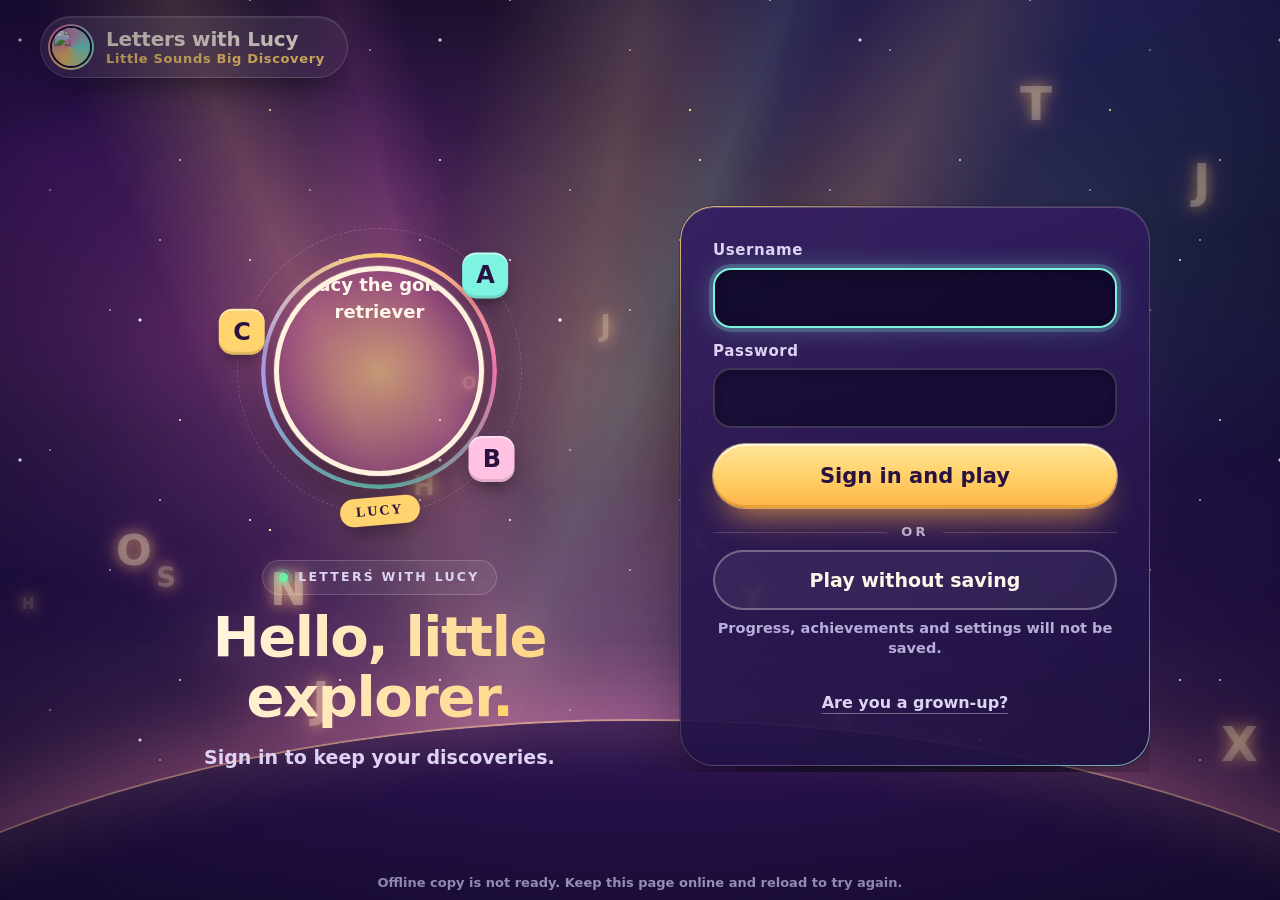
==== commit 6da4f73a: "feat: redesign the sign-in and world picker from the ground up Replace the cream sign-in and card pi" ====
--- a/index.html
+++ b/index.html
@@ -1 +1,182 @@
-<!doctype html><meta charset=utf-8><meta name=viewport content="width=device-width"><title>Lucy letters test 1</title><style>body{margin:0;font-family:Nunito,system-ui,sans-serif}h1{padding:12px 20px;margin:0;background:#fffaf0}section{padding:14px 20px 22px}h2{margin:0 0 10px;font-size:18px}.r{display:flex;gap:22px;flex-wrap:wrap}figure{margin:0;width:170px;text-align:center}.p{width:170px;aspect-ratio:1;border-radius:50%;border:8px solid;overflow:hidden;box-sizing:border-box}.p img{width:100%;height:100%;object-fit:cover;object-position:50% 30%;display:block}.p img:not(.old){object-fit:contain;object-position:50% 100%;transform:scale(1.08) translateY(4%)}figcaption{font-size:12px;margin-top:10px;font-weight:700}</style><h1>Lucy letters test 1 (B, M, S) in the round portrait, every layout and theme</h1><section style="background:#faf2df;color:#253f65"><h2>Letter Post · Air mail</h2><div class="r"><figure><div class="p" style="background:#b9dce6;border-color:#fffaf0;box-shadow:0 8px 0 #253f65"><img src="cutouts/lucy-B-1.png"></div><figcaption>lucy-B-1</figcaption></figure><figure><div class="p" style="background:#b9dce6;border-color:#fffaf0;box-shadow:0 8px 0 #253f65"><img src="cutouts/lucy-B-2.png"></div><figcaption>lucy-B-2</figcaption></figure><figure><div class="p" style="background:#b9dce6;border-color:#fffaf0;box-shadow:0 8px 0 #253f65"><img src="cutouts/lucy-M-2.png"></div><figcaption>lucy-M-2</figcaption></figure><figure><div class="p" style="background:#b9dce6;border-color:#fffaf0;box-shadow:0 8px 0 #253f65"><img src="cutouts/lucy-S-1.png"></div><figcaption>lucy-S-1</figcaption></figure><figure><div class="p" style="background:#b9dce6;border-color:#fffaf0;box-shadow:0 8px 0 #253f65"><img src="cutouts/lucy-S-3-redo.png"></div><figcaption>lucy-S-3-redo</figcaption></figure><figure><div class="p" style="background:#b9dce6;border-color:#fffaf0;box-shadow:0 8px 0 #253f65"><img class="old" src="old/lucy-specs.jpg"></div><figcaption>current (old)</figcaption></figure></div></section><section style="background:#f9dfed;color:#542843"><h2>Letter Post · Candy post</h2><div class="r"><figure><div class="p" style="background:#9ddcda;border-color:#fff6fb;box-shadow:0 8px 0 #65344f"><img src="cutouts/lucy-B-1.png"></div><figcaption>lucy-B-1</figcaption></figure><figure><div class="p" style="background:#9ddcda;border-color:#fff6fb;box-shadow:0 8px 0 #65344f"><img src="cutouts/lucy-B-2.png"></div><figcaption>lucy-B-2</figcaption></figure><figure><div class="p" style="background:#9ddcda;border-color:#fff6fb;box-shadow:0 8px 0 #65344f"><img src="cutouts/lucy-M-2.png"></div><figcaption>lucy-M-2</figcaption></figure><figure><div class="p" style="background:#9ddcda;border-color:#fff6fb;box-shadow:0 8px 0 #65344f"><img src="cutouts/lucy-S-1.png"></div><figcaption>lucy-S-1</figcaption></figure><figure><div class="p" style="background:#9ddcda;border-color:#fff6fb;box-shadow:0 8px 0 #65344f"><img src="cutouts/lucy-S-3-redo.png"></div><figcaption>lucy-S-3-redo</figcaption></figure><figure><div class="p" style="background:#9ddcda;border-color:#fff6fb;box-shadow:0 8px 0 #65344f"><img class="old" src="old/lucy-specs.jpg"></div><figcaption>current (old)</figcaption></figure></div></section><section style="background:#182b43;color:#fff3d8"><h2>Letter Post · Dark</h2><div class="r"><figure><div class="p" style="background:#355b71;border-color:#263e58;box-shadow:0 8px 0 #0d192a"><img src="cutouts/lucy-B-1.png"></div><figcaption>lucy-B-1</figcaption></figure><figure><div class="p" style="background:#355b71;border-color:#263e58;box-shadow:0 8px 0 #0d192a"><img src="cutouts/lucy-B-2.png"></div><figcaption>lucy-B-2</figcaption></figure><figure><div class="p" style="background:#355b71;border-color:#263e58;box-shadow:0 8px 0 #0d192a"><img src="cutouts/lucy-M-2.png"></div><figcaption>lucy-M-2</figcaption></figure><figure><div class="p" style="background:#355b71;border-color:#263e58;box-shadow:0 8px 0 #0d192a"><img src="cutouts/lucy-S-1.png"></div><figcaption>lucy-S-1</figcaption></figure><figure><div class="p" style="background:#355b71;border-color:#263e58;box-shadow:0 8px 0 #0d192a"><img src="cutouts/lucy-S-3-redo.png"></div><figcaption>lucy-S-3-redo</figcaption></figure><figure><div class="p" style="background:#355b71;border-color:#263e58;box-shadow:0 8px 0 #0d192a"><img class="old" src="old/lucy-specs.jpg"></div><figcaption>current (old)</figcaption></figure></div></section><section style="background:#191d39;color:#f7f0e8"><h2>Moonboat · Dark</h2><div class="r"><figure><div class="p" style="background:#9da7d9;border-color:#272c4b;box-shadow:0 8px 0 #0c1029"><img src="cutouts/lucy-B-1.png"></div><figcaption>lucy-B-1</figcaption></figure><figure><div class="p" style="background:#9da7d9;border-color:#272c4b;box-shadow:0 8px 0 #0c1029"><img src="cutouts/lucy-B-2.png"></div><figcaption>lucy-B-2</figcaption></figure><figure><div class="p" style="background:#9da7d9;border-color:#272c4b;box-shadow:0 8px 0 #0c1029"><img src="cutouts/lucy-M-2.png"></div><figcaption>lucy-M-2</figcaption></figure><figure><div class="p" style="background:#9da7d9;border-color:#272c4b;box-shadow:0 8px 0 #0c1029"><img src="cutouts/lucy-S-1.png"></div><figcaption>lucy-S-1</figcaption></figure><figure><div class="p" style="background:#9da7d9;border-color:#272c4b;box-shadow:0 8px 0 #0c1029"><img src="cutouts/lucy-S-3-redo.png"></div><figcaption>lucy-S-3-redo</figcaption></figure><figure><div class="p" style="background:#9da7d9;border-color:#272c4b;box-shadow:0 8px 0 #0c1029"><img class="old" src="old/lucy-specs.jpg"></div><figcaption>current (old)</figcaption></figure></div></section><section style="background:#e7edf3;color:#343c65"><h2>Moonboat · Cloud day</h2><div class="r"><figure><div class="p" style="background:#c8d4ef;border-color:#f8f7f1;box-shadow:0 8px 0 #b6c2d7"><img src="cutouts/lucy-B-1.png"></div><figcaption>lucy-B-1</figcaption></figure><figure><div class="p" style="background:#c8d4ef;border-color:#f8f7f1;box-shadow:0 8px 0 #b6c2d7"><img src="cutouts/lucy-B-2.png"></div><figcaption>lucy-B-2</figcaption></figure><figure><div class="p" style="background:#c8d4ef;border-color:#f8f7f1;box-shadow:0 8px 0 #b6c2d7"><img src="cutouts/lucy-M-2.png"></div><figcaption>lucy-M-2</figcaption></figure><figure><div class="p" style="background:#c8d4ef;border-color:#f8f7f1;box-shadow:0 8px 0 #b6c2d7"><img src="cutouts/lucy-S-1.png"></div><figcaption>lucy-S-1</figcaption></figure><figure><div class="p" style="background:#c8d4ef;border-color:#f8f7f1;box-shadow:0 8px 0 #b6c2d7"><img src="cutouts/lucy-S-3-redo.png"></div><figcaption>lucy-S-3-redo</figcaption></figure><figure><div class="p" style="background:#c8d4ef;border-color:#f8f7f1;box-shadow:0 8px 0 #b6c2d7"><img class="old" src="old/lucy-specs.jpg"></div><figcaption>current (old)</figcaption></figure></div></section><section style="background:#30223e;color:#fff0df"><h2>Moonboat · Plum dusk</h2><div class="r"><figure><div class="p" style="background:#c2a2ca;border-color:#443052;box-shadow:0 8px 0 #21142c"><img src="cutouts/lucy-B-1.png"></div><figcaption>lucy-B-1</figcaption></figure><figure><div class="p" style="background:#c2a2ca;border-color:#443052;box-shadow:0 8px 0 #21142c"><img src="cutouts/lucy-B-2.png"></div><figcaption>lucy-B-2</figcaption></figure><figure><div class="p" style="background:#c2a2ca;border-color:#443052;box-shadow:0 8px 0 #21142c"><img src="cutouts/lucy-M-2.png"></div><figcaption>lucy-M-2</figcaption></figure><figure><div class="p" style="background:#c2a2ca;border-color:#443052;box-shadow:0 8px 0 #21142c"><img src="cutouts/lucy-S-1.png"></div><figcaption>lucy-S-1</figcaption></figure><figure><div class="p" style="background:#c2a2ca;border-color:#443052;box-shadow:0 8px 0 #21142c"><img src="cutouts/lucy-S-3-redo.png"></div><figcaption>lucy-S-3-redo</figcaption></figure><figure><div class="p" style="background:#c2a2ca;border-color:#443052;box-shadow:0 8px 0 #21142c"><img class="old" src="old/lucy-specs.jpg"></div><figcaption>current (old)</figcaption></figure></div></section><section style="background:#ffd2eb;color:#432045"><h2>Ribbon Road · Pink</h2><div class="r"><figure><div class="p" style="background:#61ead7;border-color:#fff5fb;box-shadow:0 8px 0 #72083d"><img src="cutouts/lucy-B-1.png"></div><figcaption>lucy-B-1</figcaption></figure><figure><div class="p" style="background:#61ead7;border-color:#fff5fb;box-shadow:0 8px 0 #72083d"><img src="cutouts/lucy-B-2.png"></div><figcaption>lucy-B-2</figcaption></figure><figure><div class="p" style="background:#61ead7;border-color:#fff5fb;box-shadow:0 8px 0 #72083d"><img src="cutouts/lucy-M-2.png"></div><figcaption>lucy-M-2</figcaption></figure><figure><div class="p" style="background:#61ead7;border-color:#fff5fb;box-shadow:0 8px 0 #72083d"><img src="cutouts/lucy-S-1.png"></div><figcaption>lucy-S-1</figcaption></figure><figure><div class="p" style="background:#61ead7;border-color:#fff5fb;box-shadow:0 8px 0 #72083d"><img src="cutouts/lucy-S-3-redo.png"></div><figcaption>lucy-S-3-redo</figcaption></figure><figure><div class="p" style="background:#61ead7;border-color:#fff5fb;box-shadow:0 8px 0 #72083d"><img class="old" src="old/lucy-specs.jpg"></div><figcaption>current (old)</figcaption></figure></div></section><section style="background:#e3d4ff;color:#342466"><h2>Ribbon Road · Purple</h2><div class="r"><figure><div class="p" style="background:#ffba52;border-color:#faf6ff;box-shadow:0 8px 0 #3e2193"><img src="cutouts/lucy-B-1.png"></div><figcaption>lucy-B-1</figcaption></figure><figure><div class="p" style="background:#ffba52;border-color:#faf6ff;box-shadow:0 8px 0 #3e2193"><img src="cutouts/lucy-B-2.png"></div><figcaption>lucy-B-2</figcaption></figure><figure><div class="p" style="background:#ffba52;border-color:#faf6ff;box-shadow:0 8px 0 #3e2193"><img src="cutouts/lucy-M-2.png"></div><figcaption>lucy-M-2</figcaption></figure><figure><div class="p" style="background:#ffba52;border-color:#faf6ff;box-shadow:0 8px 0 #3e2193"><img src="cutouts/lucy-S-1.png"></div><figcaption>lucy-S-1</figcaption></figure><figure><div class="p" style="background:#ffba52;border-color:#faf6ff;box-shadow:0 8px 0 #3e2193"><img src="cutouts/lucy-S-3-redo.png"></div><figcaption>lucy-S-3-redo</figcaption></figure><figure><div class="p" style="background:#ffba52;border-color:#faf6ff;box-shadow:0 8px 0 #3e2193"><img class="old" src="old/lucy-specs.jpg"></div><figcaption>current (old)</figcaption></figure></div></section><section style="background:#fff1a6;color:#202752"><h2>Ribbon Road · Yellow</h2><div class="r"><figure><div class="p" style="background:#ffcd38;border-color:#fffdf4;box-shadow:0 8px 0 #12378b"><img src="cutouts/lucy-B-1.png"></div><figcaption>lucy-B-1</figcaption></figure><figure><div class="p" style="background:#ffcd38;border-color:#fffdf4;box-shadow:0 8px 0 #12378b"><img src="cutouts/lucy-B-2.png"></div><figcaption>lucy-B-2</figcaption></figure><figure><div class="p" style="background:#ffcd38;border-color:#fffdf4;box-shadow:0 8px 0 #12378b"><img src="cutouts/lucy-M-2.png"></div><figcaption>lucy-M-2</figcaption></figure><figure><div class="p" style="background:#ffcd38;border-color:#fffdf4;box-shadow:0 8px 0 #12378b"><img src="cutouts/lucy-S-1.png"></div><figcaption>lucy-S-1</figcaption></figure><figure><div class="p" style="background:#ffcd38;border-color:#fffdf4;box-shadow:0 8px 0 #12378b"><img src="cutouts/lucy-S-3-redo.png"></div><figcaption>lucy-S-3-redo</figcaption></figure><figure><div class="p" style="background:#ffcd38;border-color:#fffdf4;box-shadow:0 8px 0 #12378b"><img class="old" src="old/lucy-specs.jpg"></div><figcaption>current (old)</figcaption></figure></div></section>+<!doctype html>
+<html lang="en">
+<head>
+<meta charset="utf-8">
+<meta name="viewport" content="width=device-width,initial-scale=1,viewport-fit=cover">
+<meta name="theme-color" content="#160f33">
+<title>Letters with Lucy</title>
+<link rel="stylesheet" href="home/home.css">
+<script src="accounts/config.js" defer></script>
+<script src="accounts/client.js" defer></script>
+<script src="grown-ups/settings.js" defer></script>
+<script src="accounts/navigation.js" defer></script>
+<script src="home/home.js" defer></script>
+<script src="home/effects.js" defer></script>
+</head>
+<body data-page="home" data-home-step="login">
+<div class="sky" id="sky" aria-hidden="true">
+  <div class="sky-glow"></div>
+  <div class="beams"><i></i><i></i><i></i><i></i><i></i></div>
+  <div class="aurora"><i></i><i></i><i></i></div>
+  <div class="stars stars-far"></div>
+  <div class="stars stars-near"></div>
+  <div class="lanterns" id="lanterns"></div>
+  <div class="horizon"></div>
+  <div class="grain"></div>
+</div>
+<div class="bloom" id="bloom" aria-hidden="true"></div>
+<header class="site-header">
+  <div class="site-brand">
+    <span class="brand-mark" aria-hidden="true"><img src="accounts/lucy/wave.jpg" width="44" height="44" alt=""></span>
+    <span class="brand-words"><strong>Letters with Lucy</strong><span>Little Sounds Big Discovery</span></span>
+  </div>
+</header>
+<main>
+<section id="layouts" hidden aria-labelledby="layout-title">
+  <div class="picker-heading">
+    <p class="eyebrow"><img src="accounts/lucy/headtilt.jpg" width="32" height="32" alt="">Your sound adventure</p>
+    <h1 id="layout-title" tabindex="-1">Where shall we play?</h1>
+    <p class="picker-lede">Pick a layout. The sounds and Lucy come along.</p>
+  </div>
+  <p id="saving-notice" class="saving-notice" role="status"></p>
+  <nav id="layout-picker" aria-label="Choose a layout">
+    <a class="world world-ribbon" data-world="silk" aria-current="true" href="v4-silk-thread/index.html" style="--i:0">
+      <span class="world-ring" aria-hidden="true"></span>
+      <span class="world-bg" aria-hidden="true"></span>
+      <span class="world-badge" aria-hidden="true">★ Start here</span>
+      <span class="world-scene" aria-hidden="true">
+        <svg viewBox="0 0 320 190" preserveAspectRatio="xMidYMid meet" fill="none">
+          <g class="layer l1">
+            <circle cx="36" cy="38" r="30" fill="#fff" opacity=".35"/>
+            <circle cx="282" cy="34" r="44" fill="#ffe6a8" opacity=".45"/>
+            <circle cx="248" cy="160" r="34" fill="#8ff5e6" opacity=".35"/>
+            <circle cx="120" cy="20" r="10" fill="#fff" opacity=".5"/>
+          </g>
+          <g class="layer l2">
+            <path d="M-150 112C-90 196-44 196-14 152C52 58 104 196 164 112S268 18 336 70S420 150 470 96" stroke="#fff" stroke-opacity=".7" stroke-width="28" stroke-linecap="round"/>
+            <path d="M-150 112C-90 196-44 196-14 152C52 58 104 196 164 112S268 18 336 70S420 150 470 96" stroke="#d92a83" stroke-width="10" stroke-linecap="round"/>
+            <path class="flow" d="M-150 112C-90 196-44 196-14 152C52 58 104 196 164 112S268 18 336 70S420 150 470 96" stroke="#fff4fa" stroke-width="3.5" stroke-dasharray="1 15" stroke-linecap="round"/>
+          </g>
+          <g class="layer l3">
+            <g transform="translate(58 104) rotate(-12)"><g class="bob b1"><rect x="-24" y="-26" width="48" height="52" rx="14" fill="#61ead7" stroke="#432045" stroke-width="3.5"/><text y="12" text-anchor="middle" class="svg-letter" fill="#432045">A</text></g></g>
+            <g transform="translate(164 98) rotate(6)"><g class="bob b2"><rect x="-24" y="-26" width="48" height="52" rx="14" fill="#fff6fb" stroke="#432045" stroke-width="3.5"/><text y="12" text-anchor="middle" class="svg-letter" fill="#b41468">B</text></g></g>
+            <g transform="translate(262 52) rotate(14)"><g class="bob b3"><rect x="-24" y="-26" width="48" height="52" rx="14" fill="#ffd66e" stroke="#432045" stroke-width="3.5"/><text y="12" text-anchor="middle" class="svg-letter" fill="#432045">C</text></g></g>
+            <path class="twinkle k1" d="M112 40l3 8 8 3-8 3-3 8-3-8-8-3 8-3z" fill="#fff"/>
+            <path class="twinkle k2" d="M222 132l2.5 6.5 6.5 2.5-6.5 2.5-2.5 6.5-2.5-6.5-6.5-2.5 6.5-2.5z" fill="#b41468"/>
+            <path class="twinkle k3" d="M292 112l2 5 5 2-5 2-2 5-2-5-5-2 5-2z" fill="#fff"/>
+          </g>
+        </svg>
+      </span>
+      <span class="world-copy"><strong>Ribbon Road</strong><span class="world-line">Follow a sound.<br>Find a little wonder.</span></span>
+      <span class="go">Let's play <b aria-hidden="true">→</b></span>
+      <span class="world-glare" aria-hidden="true"></span>
+    </a>
+    <a class="world world-post" data-world="post" href="v1-letter-post/index.html" style="--i:1">
+      <span class="world-ring" aria-hidden="true"></span>
+      <span class="world-bg" aria-hidden="true"></span>
+      <span class="world-badge" aria-hidden="true">★ Start here</span>
+      <span class="world-scene" aria-hidden="true">
+        <svg viewBox="0 0 320 190" preserveAspectRatio="xMidYMid meet" fill="none">
+          <g class="layer l1">
+            <g class="drift d1"><path d="M28 52a16 16 0 0 1 30-8 13 13 0 0 1 22 10H22a8 8 0 0 1 6-2z" fill="#fff" opacity=".9"/></g>
+            <g class="drift d2"><path d="M226 34a18 18 0 0 1 34-9 15 15 0 0 1 25 11h-66a9 9 0 0 1 7-2z" fill="#fff" opacity=".8"/></g>
+            <g class="drift d1"><path d="M250 150a12 12 0 0 1 22-6 10 10 0 0 1 17 8h-44a6 6 0 0 1 5-2z" fill="#fff" opacity=".7"/></g>
+          </g>
+          <g class="layer l2">
+            <path class="flow" d="M-140 112C-80 196-40 206-10 168C70 70 150 210 214 110S300 30 336 40S420 70 470 20" stroke="#253f65" stroke-opacity=".45" stroke-width="3" stroke-dasharray="4 10" stroke-linecap="round"/>
+            <g class="fly f1"><g transform="rotate(-14)"><rect x="-17" y="-11" width="34" height="22" rx="3" fill="#f6cf62" stroke="#253f65" stroke-width="2.5"/><path d="m-17-11 17 12 17-12" stroke="#253f65" stroke-width="2.5" stroke-linejoin="round"/></g></g>
+            <g class="fly f2"><g transform="rotate(10)"><rect x="-14" y="-9" width="28" height="18" rx="3" fill="#f5ab9b" stroke="#253f65" stroke-width="2.5"/><path d="m-14-9 14 10 14-10" stroke="#253f65" stroke-width="2.5" stroke-linejoin="round"/></g></g>
+          </g>
+          <g class="layer l3">
+            <g transform="translate(160 106) rotate(-5)"><g class="bob b2">
+              <rect x="-66" y="-44" width="132" height="88" rx="9" fill="#fff8e5" stroke="#253f65" stroke-width="4"/>
+              <path d="M-66 44 -14 4M66 44 14 4" stroke="#253f65" stroke-width="3.5" stroke-linecap="round" opacity=".55"/>
+              <path class="flap" d="M-64-42 0 8l64-50" fill="#f2e6c6" stroke="#253f65" stroke-width="4" stroke-linejoin="round"/>
+              <circle cx="0" cy="8" r="11" fill="#c74234"/>
+              <path d="M-4 5.5a3 3 0 0 1 4-1 3 3 0 0 1 4 1c1.5 2.5-4 7-4 7s-5.5-4.5-4-7z" fill="#fff8e5"/>
+              <rect x="34" y="-36" width="24" height="28" rx="2" fill="#c74234" stroke="#fff8e5" stroke-width="2" stroke-dasharray="3 2"/>
+              <text x="46" y="-15" text-anchor="middle" class="svg-letter small" fill="#fff8e5">A</text>
+            </g></g>
+            <path class="twinkle k1" d="M70 112l3 8 8 3-8 3-3 8-3-8-8-3 8-3z" fill="#c74234"/>
+            <path class="twinkle k2" d="M262 92l2.5 6.5 6.5 2.5-6.5 2.5-2.5 6.5-2.5-6.5-6.5-2.5 6.5-2.5z" fill="#253f65"/>
+          </g>
+        </svg>
+      </span>
+      <span class="world-copy"><strong>Letter Post</strong><span class="world-line">Open sound mail.<br>Find its picture.</span></span>
+      <span class="go">Let's deliver <b aria-hidden="true">→</b></span>
+      <span class="world-glare" aria-hidden="true"></span>
+    </a>
+    <a class="world world-moon" data-world="space" href="v3-moonboat/index.html" style="--i:2">
+      <span class="world-ring" aria-hidden="true"></span>
+      <span class="world-bg" aria-hidden="true"></span>
+      <span class="world-badge" aria-hidden="true">★ Start here</span>
+      <span class="world-scene" aria-hidden="true">
+        <svg viewBox="0 0 320 190" preserveAspectRatio="xMidYMid meet" fill="none">
+          <g class="layer l1">
+            <g class="twinkle k1" fill="#fff5dc"><circle cx="24" cy="30" r="1.8"/><circle cx="96" cy="16" r="1.4"/><circle cx="210" cy="22" r="1.8"/><circle cx="300" cy="120" r="1.6"/><circle cx="40" cy="160" r="1.4"/></g>
+            <g class="twinkle k2" fill="#fff5dc"><circle cx="150" cy="30" r="1.4"/><circle cx="262" cy="166" r="1.8"/><circle cx="18" cy="96" r="1.6"/><circle cx="300" cy="18" r="1.4"/><circle cx="120" cy="176" r="1.6"/></g>
+            <ellipse class="flow" cx="160" cy="112" rx="210" ry="58" stroke="#b9bde8" stroke-opacity=".35" stroke-width="2" stroke-dasharray="3 9"/>
+          </g>
+          <g class="layer l2">
+            <circle cx="62" cy="58" r="34" fill="#f7d7a0" opacity=".18"/>
+            <path d="M74 30a30 30 0 1 0 14 52 26 26 0 1 1-14-52z" fill="#f7d7a0"/>
+            <g transform="translate(262 62)"><g class="bob b3">
+              <circle r="24" fill="#b9bde8"/><circle r="24" fill="url(#moonShade)"/>
+              <ellipse rx="38" ry="9" stroke="#fff5dc" stroke-opacity=".8" stroke-width="2.5" transform="rotate(-18)"/>
+              <text y="9" text-anchor="middle" class="svg-letter small" fill="#292940">A</text>
+            </g></g>
+            <g transform="translate(40 128)"><g class="bob b1"><circle r="14" fill="#f2a987"/><text y="6" text-anchor="middle" class="svg-letter tiny" fill="#292940">B</text></g></g>
+          </g>
+          <g class="layer l3">
+            <g transform="translate(166 116)"><g class="bob b2 sail">
+              <path d="M-4-56v62" stroke="#fff5dc" stroke-width="3" stroke-linecap="round"/>
+              <path d="M0-52 0 0 42-4z" fill="#f2a987" stroke="#fff5dc" stroke-width="2.5" stroke-linejoin="round"/>
+              <path d="M-8-40-8 0-38-3z" fill="#b9bde8" stroke="#fff5dc" stroke-width="2.5" stroke-linejoin="round"/>
+              <path d="m-4-66 2 5 5 2-5 2-2 5-2-5-5-2 5-2z" fill="#f7d7a0"/>
+              <path d="M-58 4q54 52 112 0-56 18-112 0z" fill="#f7d7a0" stroke="#fff5dc" stroke-width="2.5" stroke-linejoin="round"/>
+            </g></g>
+            <path class="twinkle k3" d="M222 150l2.5 6.5 6.5 2.5-6.5 2.5-2.5 6.5-2.5-6.5-6.5-2.5 6.5-2.5z" fill="#f7d7a0"/>
+            <path class="twinkle k1" d="M110 44l2 5 5 2-5 2-2 5-2-5-5-2 5-2z" fill="#fff5dc"/>
+          </g>
+          <defs><radialGradient id="moonShade" cx=".35" cy=".3" r=".8"><stop offset=".5" stop-color="#fff" stop-opacity="0"/><stop offset="1" stop-color="#292940" stop-opacity=".45"/></radialGradient></defs>
+        </svg>
+      </span>
+      <span class="world-copy"><strong>Moonboat</strong><span class="world-line">Explore a sound.<br>Light up the sky.</span></span>
+      <span class="go">Let's explore <b aria-hidden="true">→</b></span>
+      <span class="world-glare" aria-hidden="true"></span>
+    </a>
+  </nav>
+  <footer><button type="button" id="change-player">Change player</button></footer>
+</section>
+<p id="offline-status" class="offline-status" role="status"></p>
+</main>
+<dialog id="login-dialog" open aria-labelledby="login-title" aria-describedby="login-help">
+  <div class="welcome">
+    <div class="lucy">
+      <span class="lucy-halo" aria-hidden="true"></span>
+      <span class="lucy-ring" aria-hidden="true"></span>
+      <img src="v1-letter-post/assets/lucy-default.jpg" width="100" height="100" alt="Lucy the golden retriever">
+      <span class="orbit" aria-hidden="true"><b style="--a:-42deg"><i>A</i></b><b style="--a:38deg"><i>B</i></b><b style="--a:196deg"><i>C</i></b></span>
+      <span class="lucy-tag" aria-hidden="true">Lucy</span>
+    </div>
+    <div class="welcome-words">
+      <p class="eyebrow"><i aria-hidden="true"></i>Letters with Lucy</p>
+      <h1 id="login-title">Hello, little explorer<span class="dot">.</span></h1>
+      <p id="login-help">Sign in to keep your discoveries.</p>
+    </div>
+  </div>
+  <div class="panel">
+    <form id="child-signin-form">
+      <label>Username<input name="handle" autocomplete="username" autocapitalize="none" spellcheck="false" required></label>
+      <label>Password<input name="password" type="password" autocomplete="current-password" required></label>
+      <button class="primary" type="submit">Sign in and play</button>
+      <p id="login-status" class="form-result" role="status" aria-live="polite"></p>
+    </form>
+    <button type="button" id="continue-player" hidden></button>
+    <div class="unsaved-choice"><button type="button" id="play-unsaved">Play without saving</button><p>Progress, achievements and settings will not be saved.</p></div>
+    <a class="grown" href="accounts/index.html">Are you a grown-up?</a>
+  </div>
+</dialog>
+<noscript>This game needs JavaScript. Turn it on to sign in or play without saving.</noscript>
+</body>
+</html>
--- a/home/home.css
+++ b/home/home.css
@@ -0,0 +1,354 @@
+/* Letters with Lucy: sign-in and world picker.
+   A glowing dusk sky with drifting light, rising letter lanterns and three bright
+   world windows. Motion uses transform and opacity only; reduced motion and the
+   grown-ups' calm setting get a still version of the same scene. */
+@font-face{font-family:Nunito;src:url(../v1-letter-post/assets/NunitoSans-Black.woff2) format("woff2");font-weight:900;font-display:swap}
+@font-face{font-family:Nunito;src:url(../v1-letter-post/assets/NunitoSans-Bold.woff2) format("woff2");font-weight:700;font-display:swap}
+@font-face{font-family:Comfortaa;src:url(../v1-letter-post/assets/Comfortaa-Bold.woff2) format("woff2");font-weight:700;font-display:swap}
+
+:root{
+  color-scheme:dark;
+  --night:#160f33;--night-2:#22114a;--night-3:#341457;
+  --cream:#fff7ea;--soft:#ddd3f3;--muted:#b9addb;
+  --gold:#ffd36e;--gold-2:#ffb547;--peach:#ff9f7a;--pink:#ff7dbd;--teal:#7ff3e1;--lilac:#b9a8ff;
+  --plum-ink:#2a1240;--focus:#7ff3e1;
+  --glass:linear-gradient(160deg,rgb(255 255 255/.13),rgb(255 255 255/.045));
+  --glass-line:rgb(255 255 255/.18);
+  --ease-out:cubic-bezier(.2,.85,.2,1);
+  --spring:cubic-bezier(.34,1.56,.64,1);
+  --display:Comfortaa,Nunito,system-ui,sans-serif;
+}
+*{box-sizing:border-box}
+[hidden]{display:none!important}
+html{background:var(--night)}
+body{margin:0;min-height:100svh;background:var(--night);color:var(--cream);font:700 18px/1.5 Nunito,system-ui,sans-serif;-webkit-font-smoothing:antialiased;overflow-x:hidden}
+p{margin:0}
+h1{margin:0;font-family:var(--display);font-weight:700;letter-spacing:-.025em;line-height:1.08;text-wrap:balance}
+:focus-visible{outline:4px solid var(--focus);outline-offset:4px}
+
+/* ---------- The sky ---------- */
+.sky{position:fixed;inset:0;z-index:0;overflow:hidden;pointer-events:none;--mx:0;--my:0;
+  background:
+    radial-gradient(120% 70% at 50% 112%,#6a1f62 0%,transparent 58%),
+    radial-gradient(80% 55% at 88% -8%,#33307f 0%,transparent 62%),
+    radial-gradient(70% 50% at 4% 18%,#3b1663 0%,transparent 60%),
+    linear-gradient(180deg,#110b2a 0%,#1c1142 46%,#2f1352 100%)}
+.sky>*{position:absolute}
+.sky-glow{left:50%;top:44%;width:120vmax;height:120vmax;margin:-60vmax 0 0 -60vmax;border-radius:50%;
+  background:radial-gradient(closest-side,rgb(255 196 120/.2),rgb(255 120 180/.1) 45%,transparent 72%);
+  animation:breathe 9s ease-in-out infinite alternate}
+.beams{inset:-10vh -10vw;translate:calc(var(--mx)*-22px) calc(var(--my)*-12px);transition:translate 1.2s var(--ease-out)}
+.beams i{position:absolute;top:-20vh;height:150vh;width:var(--w,16vw);left:var(--l);transform-origin:50% 0;rotate:var(--a);
+  background:linear-gradient(90deg,transparent,var(--c) 50%,transparent);
+  -webkit-mask-image:linear-gradient(180deg,transparent 0%,#000 22%,#000 48%,transparent 88%);mask-image:linear-gradient(180deg,transparent 0%,#000 22%,#000 48%,transparent 88%);
+  mix-blend-mode:screen;animation:sway var(--t,16s) ease-in-out infinite alternate;will-change:transform}
+.beams i:nth-child(1){--l:4vw;--a:-24deg;--c:rgb(255 205 120/.26);--w:20vw;--t:17s}
+.beams i:nth-child(2){--l:26vw;--a:-14deg;--c:rgb(255 130 190/.16);--w:10vw;--t:13s}
+.beams i:nth-child(3){--l:52vw;--a:10deg;--c:rgb(255 220 150/.2);--w:24vw;--t:19s}
+.beams i:nth-child(4){--l:74vw;--a:22deg;--c:rgb(127 243 225/.12);--w:12vw;--t:15s}
+.beams i:nth-child(5){--l:90vw;--a:30deg;--c:rgb(255 190 110/.18);--w:18vw;--t:21s}
+.aurora{inset:0;translate:calc(var(--mx)*14px) calc(var(--my)*10px);transition:translate 1.4s var(--ease-out)}
+.aurora i{position:absolute;border-radius:50%;width:70vmax;height:42vmax;background:radial-gradient(closest-side,var(--c),transparent);animation:wander var(--t) ease-in-out infinite alternate;will-change:transform}
+.aurora i:nth-child(1){--c:rgb(255 105 180/.22);left:-18vmax;top:8vh;--t:23s}
+.aurora i:nth-child(2){--c:rgb(110 240 220/.13);right:-22vmax;top:-6vh;--t:29s;animation-direction:alternate-reverse}
+.aurora i:nth-child(3){--c:rgb(160 130 255/.2);left:20vw;bottom:-8vh;--t:26s}
+.stars{inset:-40px;translate:calc(var(--mx)*var(--depth)) calc(var(--my)*var(--depth));transition:translate 1s var(--ease-out)}
+.stars-far{--depth:-8px;opacity:.75;background-size:260px 260px;animation:twinkle 5s ease-in-out infinite alternate;
+  background-image:radial-gradient(1.2px 1.2px at 30px 40px,#fff 60%,transparent),radial-gradient(1px 1px at 150px 90px,#ffe7c2 60%,transparent),radial-gradient(1.4px 1.4px at 220px 200px,#fff 60%,transparent),radial-gradient(1px 1px at 90px 230px,#d9ccff 60%,transparent),radial-gradient(1px 1px at 200px 20px,#fff 60%,transparent)}
+.stars-near{--depth:-18px;background-size:420px 420px;animation:twinkle 7s ease-in-out -3s infinite alternate-reverse;
+  background-image:radial-gradient(2px 2px at 60px 80px,#fff 60%,transparent),radial-gradient(1.6px 1.6px at 310px 150px,#ffe1a6 60%,transparent),radial-gradient(2px 2px at 180px 360px,#fff 60%,transparent),radial-gradient(1.5px 1.5px at 380px 300px,#cfe9ff 60%,transparent)}
+.lanterns{inset:0;translate:calc(var(--mx)*-30px) calc(var(--my)*-18px);transition:translate 1s var(--ease-out)}
+.lantern{position:absolute;left:var(--x);top:var(--y);font:700 var(--s)/1 var(--display);color:rgb(255 240 214/var(--o));
+  text-shadow:0 0 14px rgb(255 196 110/.75),0 0 34px rgb(255 120 180/.45);animation:rise var(--t) linear var(--d) infinite;will-change:transform}
+.horizon{left:50%;bottom:-66vmax;width:160vmax;height:80vmax;margin-left:-80vmax;border-radius:50%;
+  background:linear-gradient(180deg,#2c1253 0%,#170d33 30%);
+  box-shadow:0 -2px 0 rgb(255 214 150/.5),0 -24px 70px rgb(255 140 190/.32),0 -90px 160px rgb(255 190 120/.16),inset 0 26px 50px rgb(255 190 130/.14)}
+.grain{inset:0;opacity:.07;mix-blend-mode:overlay;background-image:url("data:image/svg+xml,%3Csvg xmlns='http://www.w3.org/2000/svg' width='160' height='160'%3E%3Cfilter id='n'%3E%3CfeTurbulence type='fractalNoise' baseFrequency='.9' numOctaves='2' stitchTiles='stitch'/%3E%3C/filter%3E%3Crect width='100%25' height='100%25' filter='url(%23n)'/%3E%3C/svg%3E")}
+.spot{left:0;top:0;width:620px;height:620px;margin:-310px 0 0 -310px;border-radius:50%;opacity:0;transition:opacity .8s;
+  background:radial-gradient(closest-side,rgb(255 220 160/.13),transparent);will-change:transform}
+.sky.lit .spot{opacity:1}
+.bloom{position:fixed;inset:0;z-index:5;pointer-events:none;opacity:0;
+  background:radial-gradient(circle at 50% 46%,rgb(255 232 180/.55),rgb(255 140 196/.24) 32%,transparent 66%)}
+.bloom.go{animation:bloom 1s var(--ease-out)}
+.burst{position:fixed;inset:0;z-index:4;pointer-events:none;overflow:hidden}
+.burst b{position:absolute;left:var(--x);top:var(--y);font:700 var(--s,26px)/1 var(--display);color:var(--c);text-shadow:0 0 16px currentColor;animation:pop 1.1s var(--ease-out) forwards}
+
+/* ---------- Brand ---------- */
+.site-header{position:relative;z-index:2;padding:16px clamp(16px,4vw,40px) 8px}
+.site-brand{display:inline-flex;align-items:center;gap:12px;padding:7px 22px 7px 7px;border-radius:999px;background:var(--glass);border:1px solid var(--glass-line);
+  box-shadow:0 14px 34px -14px rgb(0 0 0/.6),inset 0 1px 0 rgb(255 255 255/.14);-webkit-backdrop-filter:blur(12px);backdrop-filter:blur(12px)}
+.brand-mark{position:relative;flex:none;width:46px;height:46px;border-radius:50%;padding:2px;background:conic-gradient(from 210deg,var(--gold),var(--pink),var(--teal),var(--gold))}
+.brand-mark img{display:block;width:100%;height:100%;border-radius:50%;object-fit:cover;border:2px solid var(--night)}
+.brand-words{display:grid;line-height:1.2}
+.site-brand strong{font:700 clamp(17px,2vw,20px)/1.2 var(--display);letter-spacing:-.01em}
+.brand-words span{font-size:13px;letter-spacing:.05em;color:var(--gold)}
+
+/* ---------- Sign-in ---------- */
+dialog{position:absolute;inset:96px 0 auto;margin:0 auto;padding:0;border:0;background:transparent;color:var(--cream);width:min(1020px,calc(100% - 32px));overflow:visible}
+dialog[open]{display:grid;grid-template-columns:minmax(0,1fr) minmax(0,470px);align-items:center;gap:clamp(24px,4vw,56px)}
+dialog:modal{position:fixed;inset:92px 0 20px;margin:auto;height:fit-content;max-height:calc(100svh - 112px);overflow:auto;overscroll-behavior:contain;scrollbar-width:thin;scrollbar-color:rgb(255 255 255/.25) transparent}
+dialog::backdrop{background:radial-gradient(ellipse at 50% 50%,transparent 45%,rgb(6 3 20/.45))}
+dialog[open]>*{animation:enter .9s var(--ease-out) both}
+dialog[open]>.panel{animation-delay:.12s}
+
+.welcome{display:grid;justify-items:center;text-align:center;gap:18px;min-width:0}
+.lucy{--size:210px;position:relative;width:calc(var(--size)*1.36 + 56px);height:calc(var(--size)*1.36 + 56px);display:grid;place-items:center;overflow:hidden;max-width:100%}
+.lucy>*{grid-area:1/1}
+.lucy-halo{width:100%;height:100%;border-radius:50%;background:radial-gradient(closest-side,rgb(255 208 128/.6),rgb(255 120 180/.26) 55%,transparent 74%);animation:breathe 4.5s ease-in-out infinite alternate}
+.lucy-ring{width:calc(var(--size) + 26px);height:calc(var(--size) + 26px);border-radius:50%;
+  background:conic-gradient(from 0deg,var(--gold),var(--pink),var(--teal),var(--lilac),var(--gold));
+  -webkit-mask:radial-gradient(farthest-side,transparent calc(100% - 5px),#000 calc(100% - 4px));mask:radial-gradient(farthest-side,transparent calc(100% - 5px),#000 calc(100% - 4px));
+  animation:spin 9s linear infinite}
+.lucy img{position:relative;width:var(--size);height:var(--size);border-radius:50%;object-fit:cover;border:5px solid #fff3df;
+  box-shadow:0 22px 50px -14px rgb(0 0 0/.75),0 0 0 1px rgb(255 255 255/.2);transition:transform .6s var(--spring)}
+.lucy:hover img{transform:rotate(-6deg) scale(1.04)}
+.orbit{width:calc(var(--size)*1.36);height:calc(var(--size)*1.36);border-radius:50%;border:1.5px dashed rgb(255 255 255/.18);animation:spin 28s linear infinite}
+.orbit b{position:absolute;left:50%;top:50%;width:46px;height:46px;margin:-23px;transform:rotate(var(--a)) translate(calc(var(--size)*.68)) rotate(calc(-1*var(--a)))}
+.orbit i{display:grid;place-items:center;width:100%;height:100%;border-radius:14px;font:700 24px/1 var(--display);font-style:normal;color:var(--plum-ink);
+  background:var(--t,var(--teal));box-shadow:0 10px 20px -8px rgb(0 0 0/.6),inset 0 -3px 0 rgb(0 0 0/.12),inset 0 2px 0 rgb(255 255 255/.5);animation:spin 28s linear infinite reverse}
+.orbit b:nth-child(2) i{--t:#ffc2e2}
+.orbit b:nth-child(3) i{--t:var(--gold)}
+.lucy-tag{align-self:end;margin-bottom:calc(var(--size)*.08);z-index:1;padding:5px 16px;border-radius:999px;rotate:-5deg;background:var(--gold);color:var(--plum-ink);font:900 14px/1.3 Nunito;letter-spacing:.14em;text-transform:uppercase;box-shadow:0 10px 20px -8px rgb(0 0 0/.6)}
+.welcome-words{display:grid;justify-items:center;gap:12px}
+.eyebrow{display:inline-flex;align-items:center;gap:10px;padding:7px 16px;border-radius:999px;border:1px solid var(--glass-line);background:rgb(255 255 255/.06);font-size:12.5px;letter-spacing:.18em;text-transform:uppercase;color:var(--soft)}
+.eyebrow i{width:9px;height:9px;border-radius:50%;background:#6ff0a8;box-shadow:0 0 0 4px rgb(111 240 168/.2),0 0 14px #6ff0a8;animation:pulse 2.4s ease-in-out infinite}
+.welcome h1,#layout-title{background:linear-gradient(100deg,#fff4dc 8%,#ffd27a 38%,#ff9cc8 62%,#c9b8ff 80%,#fff4dc 96%);background-size:240% 100%;-webkit-background-clip:text;background-clip:text;color:transparent;animation:shimmer 10s ease-in-out infinite alternate;filter:drop-shadow(0 6px 24px rgb(255 150 190/.25))}
+.welcome h1{font-size:clamp(34px,4.4vw,56px);padding-bottom:.06em}
+.welcome h1 .dot{-webkit-text-fill-color:var(--gold);color:var(--gold)}
+#login-help{font-size:19px;color:var(--soft)}
+
+.panel{position:relative;display:grid;gap:14px;padding:clamp(20px,3vw,32px);border-radius:34px;background:linear-gradient(165deg,rgb(52 30 98/.92),rgb(30 17 64/.94));border:1px solid var(--glass-line);
+  box-shadow:0 50px 90px -40px rgb(0 0 0/.85),0 0 0 1px rgb(0 0 0/.2),inset 0 1px 0 rgb(255 255 255/.2)}
+.panel::before{content:"";position:absolute;inset:-1px;border-radius:inherit;padding:1px;pointer-events:none;
+  background:linear-gradient(140deg,rgb(255 211 110/.9),transparent 28%,transparent 70%,rgb(127 243 225/.7));
+  -webkit-mask:linear-gradient(#000 0 0) content-box,linear-gradient(#000 0 0);-webkit-mask-composite:xor;mask:linear-gradient(#000 0 0) content-box exclude,linear-gradient(#000 0 0)}
+form{display:grid;gap:12px}
+label{display:grid;gap:6px;font-size:15px;letter-spacing:.04em;color:var(--soft)}
+input{min-width:0;width:100%;min-height:60px;padding:0 20px;border:2px solid rgb(255 255 255/.16);border-radius:18px;background:rgb(10 5 32/.55);color:var(--cream);font:700 20px Nunito,system-ui,sans-serif;letter-spacing:.01em;
+  box-shadow:inset 0 2px 8px rgb(0 0 0/.35);transition:border-color .25s,box-shadow .25s,background-color .25s}
+input:hover{border-color:rgb(255 255 255/.32)}
+input:focus{outline:none;border-color:var(--teal);background:rgb(10 5 32/.75);box-shadow:inset 0 2px 8px rgb(0 0 0/.35),0 0 0 4px rgb(127 243 225/.22),0 0 26px rgb(127 243 225/.3)}
+input:-webkit-autofill{-webkit-text-fill-color:var(--cream);box-shadow:inset 0 0 0 100px #1d1144;caret-color:var(--cream)}
+button,.grown{position:relative;min-height:60px;padding:10px 22px;border:0;border-radius:999px;font:900 19px/1.2 Nunito,system-ui,sans-serif;display:flex;align-items:center;justify-content:center;gap:10px;text-align:center;text-decoration:none;cursor:pointer;-webkit-tap-highlight-color:transparent;
+  transition:transform .35s var(--spring),box-shadow .3s,background-color .3s,border-color .3s,color .3s}
+button.primary{min-height:64px;margin-top:4px;overflow:hidden;font-size:21px;color:var(--plum-ink);background:linear-gradient(180deg,#ffe596,var(--gold) 45%,var(--gold-2));
+  box-shadow:0 18px 34px -14px rgb(255 176 70/.85),0 0 0 1px rgb(255 230 160/.6),inset 0 -3px 0 rgb(170 90 0/.25),inset 0 2px 0 rgb(255 255 255/.7)}
+button.primary::after{content:"";position:absolute;inset:0;background:linear-gradient(105deg,transparent 35%,rgb(255 255 255/.75) 50%,transparent 65%);transform:translateX(-120%);animation:sheen 5.5s ease-in-out 1.4s infinite}
+button.primary:hover{transform:translateY(-2px);box-shadow:0 24px 44px -14px rgb(255 176 70/.95),0 0 0 1px rgb(255 230 160/.8),inset 0 -3px 0 rgb(170 90 0/.25),inset 0 2px 0 rgb(255 255 255/.7)}
+button:active{transform:translateY(1px) scale(.98)}
+button:disabled{opacity:.7;cursor:wait}
+#continue-player{width:100%;min-height:64px;color:var(--cream);background:linear-gradient(90deg,rgb(127 243 225/.2),rgb(185 168 255/.22));border:2px solid rgb(127 243 225/.65);box-shadow:0 0 30px -8px rgb(127 243 225/.55)}
+#continue-player::before{content:"★";display:grid;place-items:center;width:34px;height:34px;border-radius:50%;background:var(--teal);color:var(--plum-ink);font-size:17px;flex:none}
+#continue-player:hover{transform:translateY(-2px);background:linear-gradient(90deg,rgb(127 243 225/.3),rgb(185 168 255/.32))}
+#login-status{font-size:16px;color:var(--soft);min-height:1.2em}
+#login-status:empty{display:none}
+#login-status.error{color:#ffc0c0;padding:10px 14px;border-radius:14px;background:rgb(255 90 110/.14);border:1px solid rgb(255 140 150/.35)}
+.unsaved-choice{display:grid;gap:8px}
+.unsaved-choice::before{content:"or";display:block;text-align:center;font-size:13px;letter-spacing:.24em;text-transform:uppercase;color:var(--muted);
+  background:linear-gradient(rgb(255 255 255/.16),rgb(255 255 255/.16)) left center/calc(50% - 28px) 1px no-repeat,linear-gradient(rgb(255 255 255/.16),rgb(255 255 255/.16)) right center/calc(50% - 28px) 1px no-repeat}
+#play-unsaved{width:100%;color:var(--cream);background:rgb(255 255 255/.06);border:2px solid rgb(255 255 255/.3)}
+#play-unsaved:hover{transform:translateY(-2px);border-color:var(--gold);background:rgb(255 211 110/.1);box-shadow:0 0 26px -6px rgb(255 211 110/.5)}
+.unsaved-choice p{font-size:14.5px;line-height:1.4;text-align:center;color:var(--muted)}
+.grown{margin:0 auto;padding:10px 18px;font-size:16px;font-weight:700;color:var(--soft);background:transparent;text-decoration:underline;text-decoration-color:rgb(255 255 255/.35);text-underline-offset:5px}
+.grown:hover{color:var(--gold);text-decoration-color:var(--gold)}
+
+/* ---------- World picker ---------- */
+main{position:relative;z-index:1;max-width:1240px;margin:0 auto;padding:4px clamp(16px,4vw,40px) 28px}
+#layouts{position:relative}
+.picker-heading{display:grid;justify-items:center;gap:12px;text-align:center;margin:4px auto 14px;max-width:760px}
+.picker-heading .eyebrow{padding:4px 16px 4px 4px}
+.picker-heading .eyebrow img{width:32px;height:32px;border-radius:50%;object-fit:cover;border:2px solid var(--gold)}
+#layout-title{font-size:clamp(38px,5.6vw,70px);outline:none;padding-bottom:.06em}
+.picker-lede{font-size:clamp(17px,1.6vw,20px);color:var(--soft)}
+.saving-notice{display:flex;align-items:center;gap:12px;width:fit-content;max-width:100%;margin:0 auto 34px;padding:11px 22px 11px 16px;border-radius:999px;background:var(--glass);border:1px solid var(--glass-line);font-size:16px;line-height:1.35;color:var(--cream);box-shadow:0 14px 30px -16px rgb(0 0 0/.6)}
+.saving-notice{margin-bottom:28px}
+.saving-notice:empty{display:none}
+.saving-notice::before{content:"";flex:none;width:11px;height:11px;border-radius:50%;background:#6ff0a8;box-shadow:0 0 0 4px rgb(111 240 168/.18),0 0 14px #6ff0a8;animation:pulse 2.4s ease-in-out infinite}
+.saving-notice[data-kind=guest]::before{background:var(--gold-2);box-shadow:0 0 0 4px rgb(255 181 71/.2),0 0 14px var(--gold-2)}
+
+nav{display:grid;grid-template-columns:repeat(var(--worlds,3),minmax(0,370px));justify-content:center;gap:clamp(18px,2.6vw,34px);padding-top:8px}
+.world{--rx:0deg;--ry:0deg;--lift:0px;--tx:0;--ty:0;--scene-h:196px;
+  position:relative;isolation:isolate;display:flex;flex-direction:column;align-items:center;gap:10px;min-width:0;padding:0 22px 24px;border-radius:34px;text-align:center;text-decoration:none;color:var(--ink);-webkit-tap-highlight-color:transparent;
+  transform:perspective(1100px) rotateX(var(--rx)) rotateY(var(--ry)) translateY(var(--lift));
+  box-shadow:0 34px 60px -30px var(--shadow),0 10px 24px -12px rgb(0 0 0/.55);
+  transition:transform .55s var(--ease-out),box-shadow .45s,opacity .8s ease,translate 1s var(--ease-out);
+  transition-delay:0s,0s,calc(var(--i,0)*120ms),calc(var(--i,0)*120ms)}
+.world-bg{position:absolute;inset:0;z-index:-1;border-radius:inherit;background:var(--bg);box-shadow:inset 0 1.5px 0 rgb(255 255 255/.65),inset 0 0 0 1.5px var(--edge)}
+.world-ring{position:absolute;inset:-4px;z-index:-2;border-radius:38px;overflow:hidden;opacity:0;transition:opacity .4s}
+.world-ring::after{content:"";position:absolute;inset:-60%;background:conic-gradient(from 0deg,var(--r1),var(--r2),var(--r3),var(--r1));animation:spin 5s linear infinite;animation-play-state:paused}
+.world[aria-current=true] .world-ring,.world:hover .world-ring,.world:focus-visible .world-ring{opacity:1}
+.world[aria-current=true] .world-ring::after,.world:hover .world-ring::after,.world:focus-visible .world-ring::after{animation-play-state:running}
+.world[aria-current=true]{box-shadow:0 34px 70px -26px var(--shadow),0 0 70px -18px var(--glow),0 10px 24px -12px rgb(0 0 0/.55)}
+.world:hover,.world:focus-visible{--lift:-10px;box-shadow:0 44px 80px -28px var(--shadow),0 0 90px -16px var(--glow),0 14px 28px -12px rgb(0 0 0/.55)}
+.world:active{--lift:-3px;transition-duration:.15s,.3s,.8s,1s}
+.world:focus-visible{outline-offset:8px;border-radius:34px}
+.world-badge{display:none;position:absolute;z-index:3;top:-17px;left:50%;padding:7px 16px;border-radius:999px;white-space:nowrap;translate:-50% 0;
+  background:linear-gradient(180deg,#ffe596,var(--gold-2));color:var(--plum-ink);font:900 13.5px/1.2 Nunito;letter-spacing:.12em;text-transform:uppercase;
+  box-shadow:0 10px 20px -8px rgb(0 0 0/.55),0 0 24px rgb(255 211 110/.55);animation:float 3.2s ease-in-out infinite}
+.world[aria-current=true] .world-badge{display:block}
+.world-scene{display:block;position:relative;width:calc(100% + 44px);height:var(--scene-h);margin:0 -22px;border-radius:34px 34px 0 0;overflow:hidden;
+  -webkit-mask-image:linear-gradient(180deg,#000 72%,transparent);mask-image:linear-gradient(180deg,#000 72%,transparent)}
+.world-scene svg{display:block;width:100%;height:100%;overflow:visible}
+.layer{transition:transform .8s var(--ease-out)}
+.l1{transform:translate(calc(var(--tx)*-5px),calc(var(--ty)*-4px))}
+.l2{transform:translate(calc(var(--tx)*9px),calc(var(--ty)*6px))}
+.l3{transform:translate(calc(var(--tx)*16px),calc(var(--ty)*10px))}
+.svg-letter{font:700 32px var(--display)}
+.svg-letter.small{font-size:20px}
+.svg-letter.tiny{font-size:15px}
+.bob{transform-box:fill-box;transform-origin:center;animation:float 3.6s ease-in-out infinite}
+.b2{animation-duration:4.2s;animation-delay:-1.2s}
+.b3{animation-duration:3.1s;animation-delay:-2s}
+.twinkle{transform-box:fill-box;transform-origin:center;animation:sparkle 2.6s ease-in-out infinite}
+.k2{animation-delay:-.9s;animation-duration:3.1s}
+.k3{animation-delay:-1.7s;animation-duration:2.2s}
+.flow{animation:flow 2.4s linear infinite}
+.drift{animation:drift 9s ease-in-out infinite alternate}
+.d2{animation-duration:12s;animation-direction:alternate-reverse}
+.fly{transform:translate(-40px,150px);animation:fly 8s linear infinite}
+.f2{animation-delay:-4s}
+.flap{transform-box:fill-box;transform-origin:50% 0;transition:transform .6s var(--spring)}
+.world:hover .flap,.world:focus-visible .flap{transform:scaleY(-.55)}
+.sail{transform-origin:50% 100%}
+.world-copy{display:grid;gap:6px;justify-items:center}
+.world-copy strong{font:700 clamp(27px,2.6vw,35px)/1.12 var(--display);letter-spacing:-.02em;color:var(--title)}
+.world-line{font-size:17px;line-height:1.4;color:var(--ink-soft)}
+.go{display:inline-flex;align-items:center;gap:10px;margin-top:auto;min-height:52px;padding:10px 26px;border-radius:999px;background:var(--cta);color:var(--cta-ink);font:900 18px/1.2 Nunito;
+  box-shadow:0 12px 22px -10px var(--cta),inset 0 2px 0 rgb(255 255 255/.3),inset 0 -3px 0 rgb(0 0 0/.15)}
+.go b{display:inline-block;transition:transform .45s var(--spring)}
+.world:hover .go b,.world:focus-visible .go b{transform:translateX(6px)}
+.world-glare{position:absolute;inset:0;z-index:2;border-radius:inherit;pointer-events:none;opacity:0;transition:opacity .4s;
+  background:radial-gradient(420px circle at var(--gx,50%) var(--gy,0%),rgb(255 255 255/.5),transparent 42%);mix-blend-mode:soft-light}
+.world:hover .world-glare{opacity:1}
+
+.world-ribbon{--bg:radial-gradient(120% 70% at 85% 0%,#fff2f9 0%,transparent 60%),linear-gradient(172deg,#ffdcef 0%,#ffaed8 54%,#ffc6a0 100%);--edge:rgb(255 255 255/.35);
+  --ink:#432045;--ink-soft:#5a2756;--title:#8f0f52;--cta:#b41468;--cta-ink:#fff5fb;--shadow:rgb(255 70 160/.7);--glow:rgb(255 130 200/.85);--r1:var(--gold);--r2:#ff5fa8;--r3:var(--teal)}
+.world-post{--bg:radial-gradient(120% 70% at 15% 0%,#f2fbff 0%,transparent 60%),linear-gradient(180deg,#bfe2ee 0%,#e3f1ee 50%,#fff0cf 100%);--edge:rgb(255 255 255/.4);
+  --ink:#253f65;--ink-soft:#2c4870;--title:#253f65;--cta:#c74234;--cta-ink:#fff8e5;--shadow:rgb(100 190 235/.6);--glow:rgb(160 220 245/.8);--r1:#f6cf62;--r2:#c74234;--r3:#9fd7ea}
+.world-moon{--bg:radial-gradient(90% 60% at 78% 8%,#4b51a8 0%,transparent 62%),linear-gradient(180deg,#1c2050 0%,#282a66 60%,#352f70 100%);--edge:rgb(185 189 232/.5);
+  --ink:#fff5dc;--ink-soft:#dcdaf4;--title:#f8bc9b;--cta:#f2a987;--cta-ink:#1c2050;--shadow:rgb(110 110 255/.55);--glow:rgb(185 189 232/.75);--r1:#b9bde8;--r2:#f2a987;--r3:var(--teal)}
+
+.reveal .world:not(.seen){opacity:0;translate:0 48px}
+
+footer{display:flex;justify-content:center;margin-top:24px}
+#change-player{min-height:64px;padding:10px 30px;font-size:20px;color:var(--cream);background:var(--glass);border:1.5px solid rgb(255 255 255/.28);box-shadow:0 16px 34px -18px rgb(0 0 0/.7),inset 0 1px 0 rgb(255 255 255/.14)}
+#change-player:hover{transform:translateY(-2px);border-color:var(--gold);box-shadow:0 0 30px -8px rgb(255 211 110/.55)}
+.offline-status{font-size:14px;line-height:1.5;text-align:center;color:var(--muted);margin:12px 0 0;min-height:1.5em}
+body[data-home-step=login] .offline-status{position:fixed;left:0;right:0;bottom:8px;margin:0;padding:0 16px;font-size:13px}
+noscript{position:relative;z-index:3;display:block;margin:24px auto;max-width:520px;padding:18px 22px;border-radius:20px;background:#2a1655;text-align:center}
+
+/* ---------- Motion ---------- */
+@keyframes spin{to{transform:rotate(360deg)}}
+@keyframes breathe{from{transform:scale(.94);opacity:.8}to{transform:scale(1.06);opacity:1}}
+@keyframes sway{from{transform:rotate(-5deg)}to{transform:rotate(6deg)}}
+@keyframes wander{from{transform:translate3d(-4vw,-2vh,0) scale(1)}to{transform:translate3d(6vw,4vh,0) scale(1.15)}}
+@keyframes twinkle{from{opacity:.35}to{opacity:1}}
+@keyframes rise{0%{transform:translate3d(0,calc(112vh - var(--y)),0) rotate(-10deg);opacity:0}8%{opacity:1}50%{transform:translate3d(var(--sw),calc(48vh - var(--y)),0) rotate(8deg)}92%{opacity:1}100%{transform:translate3d(0,calc(-16vh - var(--y)),0) rotate(-6deg);opacity:0}}
+@keyframes float{0%,100%{transform:translateY(0)}50%{transform:translateY(-6px)}}
+@keyframes sparkle{0%,100%{transform:scale(.55) rotate(0deg);opacity:.35}50%{transform:scale(1.15) rotate(45deg);opacity:1}}
+@keyframes flow{to{stroke-dashoffset:-32}}
+@keyframes drift{from{transform:translateX(-10px)}to{transform:translateX(14px)}}
+@keyframes fly{0%{transform:translate(-90px,140px);opacity:0}8%{opacity:1}25%{transform:translate(60px,92px)}45%{transform:translate(140px,140px)}62%{transform:translate(210px,108px)}80%{transform:translate(280px,52px)}92%{opacity:1}100%{transform:translate(350px,30px);opacity:0}}
+@keyframes pulse{0%,100%{scale:1}50%{scale:1.25}}
+@keyframes shimmer{from{background-position:0% 50%}to{background-position:100% 50%}}
+@keyframes sheen{0%,72%{transform:translateX(-120%)}100%{transform:translateX(120%)}}
+@keyframes enter{from{opacity:0;transform:translateY(26px)}to{opacity:1;transform:none}}
+@keyframes bloom{0%{opacity:0;transform:scale(.7)}30%{opacity:1}100%{opacity:0;transform:scale(1.35)}}
+@keyframes pop{0%{transform:translate(-50%,-50%) scale(.3);opacity:0}20%{opacity:1}100%{transform:translate(calc(-50% + var(--dx)),calc(-50% + var(--dy))) scale(1) rotate(var(--rot));opacity:0}}
+#layouts:not([hidden]) .picker-heading,#layouts:not([hidden]) .saving-notice,#layouts:not([hidden]) footer{animation:enter .9s var(--ease-out) both}
+#layouts:not([hidden]) .saving-notice{animation-delay:.08s}
+#layouts:not([hidden]) footer{animation-delay:.5s}
+
+/* ---------- Sizes ---------- */
+@media (max-width:1023px) and (min-width:701px){
+  nav{grid-template-columns:repeat(2,minmax(0,1fr));max-width:760px;margin:0 auto}
+  nav[data-count="1"]{grid-template-columns:minmax(0,420px)}
+  nav[data-count="3"] .world:first-child{grid-column:1/-1;display:grid;grid-template-columns:minmax(0,1.15fr) minmax(0,1fr);grid-template-rows:1fr auto auto 1fr;align-items:center;column-gap:22px;padding:0 26px 0 0;text-align:left}
+  nav[data-count="3"] .world:first-child .world-scene{grid-row:1/-1;width:auto;height:100%;min-height:250px;margin:0;border-radius:34px 0 0 34px;-webkit-mask-image:linear-gradient(90deg,#000 76%,transparent);mask-image:linear-gradient(90deg,#000 76%,transparent)}
+  nav[data-count="3"] .world:first-child .world-copy{grid-row:2;grid-column:2;justify-items:start}
+  nav[data-count="3"] .world:first-child .go{grid-row:3;grid-column:2;justify-self:start;margin:12px 0 0}
+  nav[data-count="3"] .world:first-child .world-badge{left:58%}
+}
+@media (max-width:899px){
+  dialog[open]{grid-template-columns:minmax(0,1fr);gap:18px;width:min(520px,calc(100% - 24px))}
+  dialog:modal{inset:84px 0 12px;max-height:calc(100svh - 96px)}
+  .lucy{--size:150px}
+  .welcome{gap:8px}
+  .welcome-words{gap:8px}
+}
+@media (max-width:700px){
+  nav{grid-template-columns:minmax(0,1fr);gap:34px;max-width:460px;margin:0 auto}
+  .world{--scene-h:180px}
+  .picker-heading{margin-top:4px}
+  .saving-notice{margin-bottom:28px;border-radius:22px;text-align:left}
+}
+@media (max-width:560px){
+  body{font-size:17px}
+  .site-header{padding:12px 12px 6px}
+  .site-brand{gap:10px;padding:5px 16px 5px 5px}
+  .brand-mark{width:40px;height:40px}
+  .brand-words span{font-size:12px;letter-spacing:.03em}
+  dialog:modal{inset:72px 0 10px;max-height:calc(100svh - 82px)}
+  dialog[open]{width:calc(100% - 20px);gap:12px}
+  .lucy{--size:100px}
+  .orbit b{width:34px;height:34px;margin:-17px}
+  .orbit i{font-size:18px;border-radius:10px}
+  .lucy-tag{margin-bottom:2px}
+  .lucy-tag{font-size:12px;padding:3px 12px}
+  .eyebrow{font-size:11.5px;letter-spacing:.14em}
+  dialog .eyebrow{display:none}
+  .lucy{width:calc(var(--size)*1.36 + 40px);height:calc(var(--size)*1.36 + 36px)}
+  .welcome,.welcome-words{gap:4px}
+  .panel{gap:10px}
+  form{gap:8px}
+  label{gap:4px}
+  .unsaved-choice{gap:6px}
+  .unsaved-choice p{font-size:14px}
+  body[data-home-step=login] .offline-status{display:none}
+  .welcome h1{font-size:31px}
+  #login-help{font-size:17px}
+  .panel{border-radius:28px;padding:18px}
+  main{padding-inline:14px}
+  #layout-title{font-size:38px}
+  .world{padding:0 18px 22px}
+  .world-scene{width:calc(100% + 36px);margin:0 -18px}
+}
+@media (max-height:820px) and (orientation:landscape){
+  .site-header{padding-top:10px;padding-bottom:4px}
+  dialog:modal{inset:80px 0 12px;max-height:calc(100svh - 92px)}
+  .lucy{--size:150px}
+  .welcome{gap:10px}
+  .welcome-words{gap:8px}
+  .welcome h1{font-size:clamp(32px,3.6vw,44px)}
+  .panel{gap:10px;padding:20px 26px}
+  form{gap:8px}
+  label{gap:4px}
+  .unsaved-choice{gap:6px}
+  .unsaved-choice p{font-size:14px}
+  .picker-heading{gap:8px;margin:2px auto 12px}
+  #layout-title{font-size:clamp(34px,3.8vw,46px)}
+  .saving-notice{margin-bottom:22px;padding-block:8px}
+  .world{--scene-h:calc(15vh + 40px);gap:6px;padding-bottom:18px}
+  .world-copy strong{font-size:clamp(24px,2.3vw,30px)}
+  .world-line{font-size:16px}
+  .go{min-height:46px;padding-block:8px}
+  footer{margin-top:18px}
+  #change-player{min-height:64px;font-size:20px}
+  .offline-status{margin-top:10px}
+  main{padding-bottom:12px}
+}
+@media (max-height:820px) and (orientation:landscape) and (max-width:899px){
+  .lucy{--size:110px}
+}
+@media (max-height:520px){
+  .world{--scene-h:130px}
+}
+
+/* ---------- Calm ---------- */
+@media (prefers-reduced-motion:reduce){
+  *,*::before,*::after{animation:none!important;transition:none!important}
+  .world,.world:hover,.world:focus-visible,.world:active{--lift:0px}
+  .lucy:hover img{transform:none}
+}
+html[data-calm] *,html[data-calm] *::before,html[data-calm] *::after{animation:none!important;transition:none!important}
+html[data-calm] .world{--lift:0px!important}
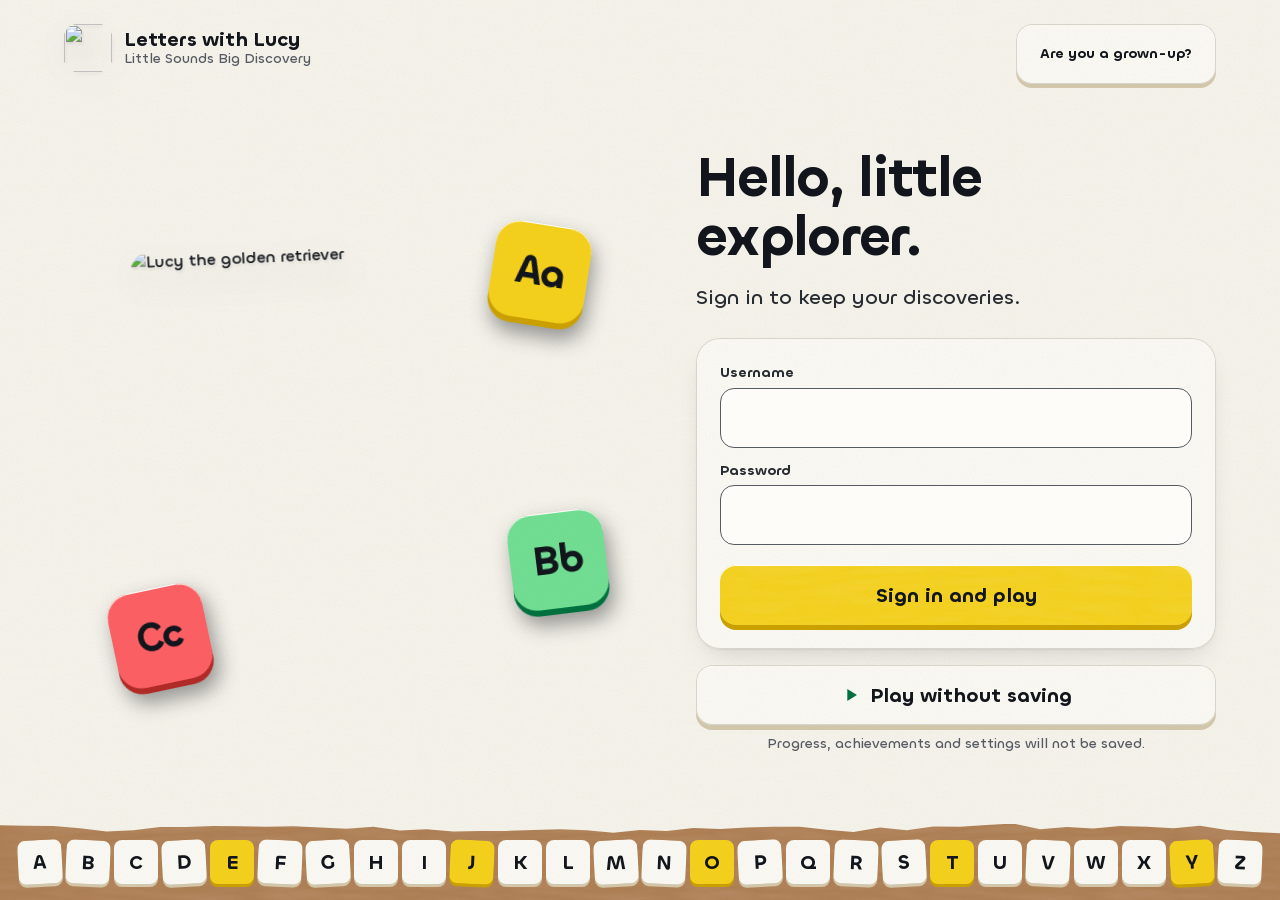
==== commit 2fa1c3ca: "Hallmark redesign: sign-in, world picker, grown-up portal, settings and all three worlds; offline pl" ====
--- a/index.html
+++ b/index.html
@@ -2,8 +2,9 @@
 <html lang="en">
 <head>
 <meta charset="utf-8">
-<meta name="viewport" content="width=device-width,initial-scale=1,viewport-fit=cover">
-<meta name="theme-color" content="#160f33">
+<meta name="viewport" content="width=device-width,initial-scale=1,viewport-fit=cover"><link rel="icon" href="shared/icon.svg" type="image/svg+xml">
+<meta name="theme-color" content="#f8f5ec">
+<meta name="description" content="Letters with Lucy: a letter-sound game for little explorers, with Lucy the golden retriever.">
 <title>Letters with Lucy</title>
 <link rel="stylesheet" href="home/home.css">
 <script src="accounts/config.js" defer></script>
@@ -11,172 +12,73 @@
 <script src="grown-ups/settings.js" defer></script>
 <script src="accounts/navigation.js" defer></script>
 <script src="home/home.js" defer></script>
-<script src="home/effects.js" defer></script>
 </head>
 <body data-page="home" data-home-step="login">
-<div class="sky" id="sky" aria-hidden="true">
-  <div class="sky-glow"></div>
-  <div class="beams"><i></i><i></i><i></i><i></i><i></i></div>
-  <div class="aurora"><i></i><i></i><i></i></div>
-  <div class="stars stars-far"></div>
-  <div class="stars stars-near"></div>
-  <div class="lanterns" id="lanterns"></div>
-  <div class="horizon"></div>
-  <div class="grain"></div>
-</div>
-<div class="bloom" id="bloom" aria-hidden="true"></div>
 <header class="site-header">
   <div class="site-brand">
-    <span class="brand-mark" aria-hidden="true"><img src="accounts/lucy/wave.jpg" width="44" height="44" alt=""></span>
+    <img class="brand-mark" src="accounts/lucy/wave.jpg" width="48" height="48" alt="">
     <span class="brand-words"><strong>Letters with Lucy</strong><span>Little Sounds Big Discovery</span></span>
   </div>
 </header>
 <main>
 <section id="layouts" hidden aria-labelledby="layout-title">
   <div class="picker-heading">
-    <p class="eyebrow"><img src="accounts/lucy/headtilt.jpg" width="32" height="32" alt="">Your sound adventure</p>
     <h1 id="layout-title" tabindex="-1">Where shall we play?</h1>
-    <p class="picker-lede">Pick a layout. The sounds and Lucy come along.</p>
+    <p class="picker-lede">Pick a world. The sounds and Lucy come along.</p>
+    <p id="saving-notice" class="saving-notice" role="status"></p>
   </div>
-  <p id="saving-notice" class="saving-notice" role="status"></p>
-  <nav id="layout-picker" aria-label="Choose a layout">
-    <a class="world world-ribbon" data-world="silk" aria-current="true" href="v4-silk-thread/index.html" style="--i:0">
-      <span class="world-ring" aria-hidden="true"></span>
-      <span class="world-bg" aria-hidden="true"></span>
-      <span class="world-badge" aria-hidden="true">★ Start here</span>
-      <span class="world-scene" aria-hidden="true">
-        <svg viewBox="0 0 320 190" preserveAspectRatio="xMidYMid meet" fill="none">
-          <g class="layer l1">
-            <circle cx="36" cy="38" r="30" fill="#fff" opacity=".35"/>
-            <circle cx="282" cy="34" r="44" fill="#ffe6a8" opacity=".45"/>
-            <circle cx="248" cy="160" r="34" fill="#8ff5e6" opacity=".35"/>
-            <circle cx="120" cy="20" r="10" fill="#fff" opacity=".5"/>
-          </g>
-          <g class="layer l2">
-            <path d="M-150 112C-90 196-44 196-14 152C52 58 104 196 164 112S268 18 336 70S420 150 470 96" stroke="#fff" stroke-opacity=".7" stroke-width="28" stroke-linecap="round"/>
-            <path d="M-150 112C-90 196-44 196-14 152C52 58 104 196 164 112S268 18 336 70S420 150 470 96" stroke="#d92a83" stroke-width="10" stroke-linecap="round"/>
-            <path class="flow" d="M-150 112C-90 196-44 196-14 152C52 58 104 196 164 112S268 18 336 70S420 150 470 96" stroke="#fff4fa" stroke-width="3.5" stroke-dasharray="1 15" stroke-linecap="round"/>
-          </g>
-          <g class="layer l3">
-            <g transform="translate(58 104) rotate(-12)"><g class="bob b1"><rect x="-24" y="-26" width="48" height="52" rx="14" fill="#61ead7" stroke="#432045" stroke-width="3.5"/><text y="12" text-anchor="middle" class="svg-letter" fill="#432045">A</text></g></g>
-            <g transform="translate(164 98) rotate(6)"><g class="bob b2"><rect x="-24" y="-26" width="48" height="52" rx="14" fill="#fff6fb" stroke="#432045" stroke-width="3.5"/><text y="12" text-anchor="middle" class="svg-letter" fill="#b41468">B</text></g></g>
-            <g transform="translate(262 52) rotate(14)"><g class="bob b3"><rect x="-24" y="-26" width="48" height="52" rx="14" fill="#ffd66e" stroke="#432045" stroke-width="3.5"/><text y="12" text-anchor="middle" class="svg-letter" fill="#432045">C</text></g></g>
-            <path class="twinkle k1" d="M112 40l3 8 8 3-8 3-3 8-3-8-8-3 8-3z" fill="#fff"/>
-            <path class="twinkle k2" d="M222 132l2.5 6.5 6.5 2.5-6.5 2.5-2.5 6.5-2.5-6.5-6.5-2.5 6.5-2.5z" fill="#b41468"/>
-            <path class="twinkle k3" d="M292 112l2 5 5 2-5 2-2 5-2-5-5-2 5-2z" fill="#fff"/>
-          </g>
-        </svg>
-      </span>
+  <nav id="layout-picker" aria-label="Choose a world">
+    <a class="world world-ribbon" data-world="silk" aria-current="true" href="v4-silk-thread/index.html">
+      <span class="world-badge" aria-hidden="true">Start here</span>
+      <span class="world-picture"><img src="home/worlds/silk.jpg" width="640" height="400" alt="" loading="eager"></span>
       <span class="world-copy"><strong>Ribbon Road</strong><span class="world-line">Follow a sound.<br>Find a little wonder.</span></span>
-      <span class="go">Let's play <b aria-hidden="true">→</b></span>
-      <span class="world-glare" aria-hidden="true"></span>
+      <span class="go">Let’s play</span>
     </a>
-    <a class="world world-post" data-world="post" href="v1-letter-post/index.html" style="--i:1">
-      <span class="world-ring" aria-hidden="true"></span>
-      <span class="world-bg" aria-hidden="true"></span>
-      <span class="world-badge" aria-hidden="true">★ Start here</span>
-      <span class="world-scene" aria-hidden="true">
-        <svg viewBox="0 0 320 190" preserveAspectRatio="xMidYMid meet" fill="none">
-          <g class="layer l1">
-            <g class="drift d1"><path d="M28 52a16 16 0 0 1 30-8 13 13 0 0 1 22 10H22a8 8 0 0 1 6-2z" fill="#fff" opacity=".9"/></g>
-            <g class="drift d2"><path d="M226 34a18 18 0 0 1 34-9 15 15 0 0 1 25 11h-66a9 9 0 0 1 7-2z" fill="#fff" opacity=".8"/></g>
-            <g class="drift d1"><path d="M250 150a12 12 0 0 1 22-6 10 10 0 0 1 17 8h-44a6 6 0 0 1 5-2z" fill="#fff" opacity=".7"/></g>
-          </g>
-          <g class="layer l2">
-            <path class="flow" d="M-140 112C-80 196-40 206-10 168C70 70 150 210 214 110S300 30 336 40S420 70 470 20" stroke="#253f65" stroke-opacity=".45" stroke-width="3" stroke-dasharray="4 10" stroke-linecap="round"/>
-            <g class="fly f1"><g transform="rotate(-14)"><rect x="-17" y="-11" width="34" height="22" rx="3" fill="#f6cf62" stroke="#253f65" stroke-width="2.5"/><path d="m-17-11 17 12 17-12" stroke="#253f65" stroke-width="2.5" stroke-linejoin="round"/></g></g>
-            <g class="fly f2"><g transform="rotate(10)"><rect x="-14" y="-9" width="28" height="18" rx="3" fill="#f5ab9b" stroke="#253f65" stroke-width="2.5"/><path d="m-14-9 14 10 14-10" stroke="#253f65" stroke-width="2.5" stroke-linejoin="round"/></g></g>
-          </g>
-          <g class="layer l3">
-            <g transform="translate(160 106) rotate(-5)"><g class="bob b2">
-              <rect x="-66" y="-44" width="132" height="88" rx="9" fill="#fff8e5" stroke="#253f65" stroke-width="4"/>
-              <path d="M-66 44 -14 4M66 44 14 4" stroke="#253f65" stroke-width="3.5" stroke-linecap="round" opacity=".55"/>
-              <path class="flap" d="M-64-42 0 8l64-50" fill="#f2e6c6" stroke="#253f65" stroke-width="4" stroke-linejoin="round"/>
-              <circle cx="0" cy="8" r="11" fill="#c74234"/>
-              <path d="M-4 5.5a3 3 0 0 1 4-1 3 3 0 0 1 4 1c1.5 2.5-4 7-4 7s-5.5-4.5-4-7z" fill="#fff8e5"/>
-              <rect x="34" y="-36" width="24" height="28" rx="2" fill="#c74234" stroke="#fff8e5" stroke-width="2" stroke-dasharray="3 2"/>
-              <text x="46" y="-15" text-anchor="middle" class="svg-letter small" fill="#fff8e5">A</text>
-            </g></g>
-            <path class="twinkle k1" d="M70 112l3 8 8 3-8 3-3 8-3-8-8-3 8-3z" fill="#c74234"/>
-            <path class="twinkle k2" d="M262 92l2.5 6.5 6.5 2.5-6.5 2.5-2.5 6.5-2.5-6.5-6.5-2.5 6.5-2.5z" fill="#253f65"/>
-          </g>
-        </svg>
-      </span>
+    <a class="world world-post" data-world="post" href="v1-letter-post/index.html">
+      <span class="world-badge" aria-hidden="true">Start here</span>
+      <span class="world-picture"><img src="home/worlds/post.jpg" width="640" height="400" alt=""></span>
       <span class="world-copy"><strong>Letter Post</strong><span class="world-line">Open sound mail.<br>Find its picture.</span></span>
-      <span class="go">Let's deliver <b aria-hidden="true">→</b></span>
-      <span class="world-glare" aria-hidden="true"></span>
+      <span class="go">Let’s deliver</span>
     </a>
-    <a class="world world-moon" data-world="space" href="v3-moonboat/index.html" style="--i:2">
-      <span class="world-ring" aria-hidden="true"></span>
-      <span class="world-bg" aria-hidden="true"></span>
-      <span class="world-badge" aria-hidden="true">★ Start here</span>
-      <span class="world-scene" aria-hidden="true">
-        <svg viewBox="0 0 320 190" preserveAspectRatio="xMidYMid meet" fill="none">
-          <g class="layer l1">
-            <g class="twinkle k1" fill="#fff5dc"><circle cx="24" cy="30" r="1.8"/><circle cx="96" cy="16" r="1.4"/><circle cx="210" cy="22" r="1.8"/><circle cx="300" cy="120" r="1.6"/><circle cx="40" cy="160" r="1.4"/></g>
-            <g class="twinkle k2" fill="#fff5dc"><circle cx="150" cy="30" r="1.4"/><circle cx="262" cy="166" r="1.8"/><circle cx="18" cy="96" r="1.6"/><circle cx="300" cy="18" r="1.4"/><circle cx="120" cy="176" r="1.6"/></g>
-            <ellipse class="flow" cx="160" cy="112" rx="210" ry="58" stroke="#b9bde8" stroke-opacity=".35" stroke-width="2" stroke-dasharray="3 9"/>
-          </g>
-          <g class="layer l2">
-            <circle cx="62" cy="58" r="34" fill="#f7d7a0" opacity=".18"/>
-            <path d="M74 30a30 30 0 1 0 14 52 26 26 0 1 1-14-52z" fill="#f7d7a0"/>
-            <g transform="translate(262 62)"><g class="bob b3">
-              <circle r="24" fill="#b9bde8"/><circle r="24" fill="url(#moonShade)"/>
-              <ellipse rx="38" ry="9" stroke="#fff5dc" stroke-opacity=".8" stroke-width="2.5" transform="rotate(-18)"/>
-              <text y="9" text-anchor="middle" class="svg-letter small" fill="#292940">A</text>
-            </g></g>
-            <g transform="translate(40 128)"><g class="bob b1"><circle r="14" fill="#f2a987"/><text y="6" text-anchor="middle" class="svg-letter tiny" fill="#292940">B</text></g></g>
-          </g>
-          <g class="layer l3">
-            <g transform="translate(166 116)"><g class="bob b2 sail">
-              <path d="M-4-56v62" stroke="#fff5dc" stroke-width="3" stroke-linecap="round"/>
-              <path d="M0-52 0 0 42-4z" fill="#f2a987" stroke="#fff5dc" stroke-width="2.5" stroke-linejoin="round"/>
-              <path d="M-8-40-8 0-38-3z" fill="#b9bde8" stroke="#fff5dc" stroke-width="2.5" stroke-linejoin="round"/>
-              <path d="m-4-66 2 5 5 2-5 2-2 5-2-5-5-2 5-2z" fill="#f7d7a0"/>
-              <path d="M-58 4q54 52 112 0-56 18-112 0z" fill="#f7d7a0" stroke="#fff5dc" stroke-width="2.5" stroke-linejoin="round"/>
-            </g></g>
-            <path class="twinkle k3" d="M222 150l2.5 6.5 6.5 2.5-6.5 2.5-2.5 6.5-2.5-6.5-6.5-2.5 6.5-2.5z" fill="#f7d7a0"/>
-            <path class="twinkle k1" d="M110 44l2 5 5 2-5 2-2 5-2-5-5-2 5-2z" fill="#fff5dc"/>
-          </g>
-          <defs><radialGradient id="moonShade" cx=".35" cy=".3" r=".8"><stop offset=".5" stop-color="#fff" stop-opacity="0"/><stop offset="1" stop-color="#292940" stop-opacity=".45"/></radialGradient></defs>
-        </svg>
-      </span>
+    <a class="world world-moon" data-world="space" href="v3-moonboat/index.html">
+      <span class="world-badge" aria-hidden="true">Start here</span>
+      <span class="world-picture"><img src="home/worlds/space.jpg" width="640" height="400" alt=""></span>
       <span class="world-copy"><strong>Moonboat</strong><span class="world-line">Explore a sound.<br>Light up the sky.</span></span>
-      <span class="go">Let's explore <b aria-hidden="true">→</b></span>
-      <span class="world-glare" aria-hidden="true"></span>
+      <span class="go">Let’s explore</span>
     </a>
   </nav>
-  <footer><button type="button" id="change-player">Change player</button></footer>
+  <footer class="picker-foot"><button type="button" id="change-player">Change player</button></footer>
 </section>
-<p id="offline-status" class="offline-status" role="status"></p>
 </main>
+<div class="alphabet" aria-hidden="true"><span>A</span><span>B</span><span>C</span><span>D</span><span>E</span><span>F</span><span>G</span><span>H</span><span>I</span><span>J</span><span>K</span><span>L</span><span>M</span><span>N</span><span>O</span><span>P</span><span>Q</span><span>R</span><span>S</span><span>T</span><span>U</span><span>V</span><span>W</span><span>X</span><span>Y</span><span>Z</span></div>
 <dialog id="login-dialog" open aria-labelledby="login-title" aria-describedby="login-help">
+  <a class="grown" href="accounts/index.html"><span class="grown-long">Are you a grown-up?</span><span class="grown-short" aria-hidden="true">Grown-ups</span></a>
   <div class="welcome">
-    <div class="lucy">
-      <span class="lucy-halo" aria-hidden="true"></span>
-      <span class="lucy-ring" aria-hidden="true"></span>
-      <img src="v1-letter-post/assets/lucy-default.jpg" width="100" height="100" alt="Lucy the golden retriever">
-      <span class="orbit" aria-hidden="true"><b style="--a:-42deg"><i>A</i></b><b style="--a:38deg"><i>B</i></b><b style="--a:196deg"><i>C</i></b></span>
-      <span class="lucy-tag" aria-hidden="true">Lucy</span>
-    </div>
+    <figure class="lucy">
+      <span class="lucy-sheet"><img src="v1-letter-post/assets/lucy-default.jpg" width="420" height="420" alt="Lucy the golden retriever"></span>
+      <span class="tile tile-a" aria-hidden="true">Aa</span>
+      <span class="tile tile-b" aria-hidden="true">Bb</span>
+      <span class="tile tile-c" aria-hidden="true">Cc</span>
+    </figure>
     <div class="welcome-words">
-      <p class="eyebrow"><i aria-hidden="true"></i>Letters with Lucy</p>
-      <h1 id="login-title">Hello, little explorer<span class="dot">.</span></h1>
+      <h1 id="login-title" tabindex="-1" autofocus>Hello, little explorer.</h1>
       <p id="login-help">Sign in to keep your discoveries.</p>
+      <div class="panel">
+        <button type="button" id="continue-player" hidden></button>
+        <form id="child-signin-form">
+          <label>Username<input name="handle" autocomplete="username" autocapitalize="none" spellcheck="false" required></label>
+          <label>Password<input name="password" type="password" autocomplete="current-password" required></label>
+          <button class="primary" type="submit">Sign in and play</button>
+          <p id="login-status" class="form-result" role="status" aria-live="polite"></p>
+        </form>
+        <div class="unsaved-choice">
+          <button type="button" id="play-unsaved"><svg viewBox="0 0 24 24" aria-hidden="true"><path d="M8 5.5v13l10.5-6.5z"/></svg>Play without saving</button>
+          <p>Progress, achievements and settings will not be saved.</p>
+        </div>
+      </div>
     </div>
   </div>
-  <div class="panel">
-    <form id="child-signin-form">
-      <label>Username<input name="handle" autocomplete="username" autocapitalize="none" spellcheck="false" required></label>
-      <label>Password<input name="password" type="password" autocomplete="current-password" required></label>
-      <button class="primary" type="submit">Sign in and play</button>
-      <p id="login-status" class="form-result" role="status" aria-live="polite"></p>
-    </form>
-    <button type="button" id="continue-player" hidden></button>
-    <div class="unsaved-choice"><button type="button" id="play-unsaved">Play without saving</button><p>Progress, achievements and settings will not be saved.</p></div>
-    <a class="grown" href="accounts/index.html">Are you a grown-up?</a>
-  </div>
 </dialog>
-<noscript>This game needs JavaScript. Turn it on to sign in or play without saving.</noscript>
+<noscript><p class="noscript">This game needs JavaScript. Turn it on to sign in or play without saving.</p></noscript>
 </body>
 </html>
--- a/home/home.css
+++ b/home/home.css
@@ -1,354 +1,285 @@
-/* Letters with Lucy: sign-in and world picker.
-   A glowing dusk sky with drifting light, rising letter lanterns and three bright
-   world windows. Motion uses transform and opacity only; reduced motion and the
-   grown-ups' calm setting get a still version of the same scene. */
-@font-face{font-family:Nunito;src:url(../v1-letter-post/assets/NunitoSans-Black.woff2) format("woff2");font-weight:900;font-display:swap}
-@font-face{font-family:Nunito;src:url(../v1-letter-post/assets/NunitoSans-Bold.woff2) format("woff2");font-weight:700;font-display:swap}
-@font-face{font-family:Comfortaa;src:url(../v1-letter-post/assets/Comfortaa-Bold.woff2) format("woff2");font-weight:700;font-display:swap}
-
-:root{
-  color-scheme:dark;
-  --night:#160f33;--night-2:#22114a;--night-3:#341457;
-  --cream:#fff7ea;--soft:#ddd3f3;--muted:#b9addb;
-  --gold:#ffd36e;--gold-2:#ffb547;--peach:#ff9f7a;--pink:#ff7dbd;--teal:#7ff3e1;--lilac:#b9a8ff;
-  --plum-ink:#2a1240;--focus:#7ff3e1;
-  --glass:linear-gradient(160deg,rgb(255 255 255/.13),rgb(255 255 255/.045));
-  --glass-line:rgb(255 255 255/.18);
-  --ease-out:cubic-bezier(.2,.85,.2,1);
-  --spring:cubic-bezier(.34,1.56,.64,1);
-  --display:Comfortaa,Nunito,system-ui,sans-serif;
-}
-*{box-sizing:border-box}
-[hidden]{display:none!important}
-html{background:var(--night)}
-body{margin:0;min-height:100svh;background:var(--night);color:var(--cream);font:700 18px/1.5 Nunito,system-ui,sans-serif;-webkit-font-smoothing:antialiased;overflow-x:hidden}
-p{margin:0}
-h1{margin:0;font-family:var(--display);font-weight:700;letter-spacing:-.025em;line-height:1.08;text-wrap:balance}
-:focus-visible{outline:4px solid var(--focus);outline-offset:4px}
-
-/* ---------- The sky ---------- */
-.sky{position:fixed;inset:0;z-index:0;overflow:hidden;pointer-events:none;--mx:0;--my:0;
-  background:
-    radial-gradient(120% 70% at 50% 112%,#6a1f62 0%,transparent 58%),
-    radial-gradient(80% 55% at 88% -8%,#33307f 0%,transparent 62%),
-    radial-gradient(70% 50% at 4% 18%,#3b1663 0%,transparent 60%),
-    linear-gradient(180deg,#110b2a 0%,#1c1142 46%,#2f1352 100%)}
-.sky>*{position:absolute}
-.sky-glow{left:50%;top:44%;width:120vmax;height:120vmax;margin:-60vmax 0 0 -60vmax;border-radius:50%;
-  background:radial-gradient(closest-side,rgb(255 196 120/.2),rgb(255 120 180/.1) 45%,transparent 72%);
-  animation:breathe 9s ease-in-out infinite alternate}
-.beams{inset:-10vh -10vw;translate:calc(var(--mx)*-22px) calc(var(--my)*-12px);transition:translate 1.2s var(--ease-out)}
-.beams i{position:absolute;top:-20vh;height:150vh;width:var(--w,16vw);left:var(--l);transform-origin:50% 0;rotate:var(--a);
-  background:linear-gradient(90deg,transparent,var(--c) 50%,transparent);
-  -webkit-mask-image:linear-gradient(180deg,transparent 0%,#000 22%,#000 48%,transparent 88%);mask-image:linear-gradient(180deg,transparent 0%,#000 22%,#000 48%,transparent 88%);
-  mix-blend-mode:screen;animation:sway var(--t,16s) ease-in-out infinite alternate;will-change:transform}
-.beams i:nth-child(1){--l:4vw;--a:-24deg;--c:rgb(255 205 120/.26);--w:20vw;--t:17s}
-.beams i:nth-child(2){--l:26vw;--a:-14deg;--c:rgb(255 130 190/.16);--w:10vw;--t:13s}
-.beams i:nth-child(3){--l:52vw;--a:10deg;--c:rgb(255 220 150/.2);--w:24vw;--t:19s}
-.beams i:nth-child(4){--l:74vw;--a:22deg;--c:rgb(127 243 225/.12);--w:12vw;--t:15s}
-.beams i:nth-child(5){--l:90vw;--a:30deg;--c:rgb(255 190 110/.18);--w:18vw;--t:21s}
-.aurora{inset:0;translate:calc(var(--mx)*14px) calc(var(--my)*10px);transition:translate 1.4s var(--ease-out)}
-.aurora i{position:absolute;border-radius:50%;width:70vmax;height:42vmax;background:radial-gradient(closest-side,var(--c),transparent);animation:wander var(--t) ease-in-out infinite alternate;will-change:transform}
-.aurora i:nth-child(1){--c:rgb(255 105 180/.22);left:-18vmax;top:8vh;--t:23s}
-.aurora i:nth-child(2){--c:rgb(110 240 220/.13);right:-22vmax;top:-6vh;--t:29s;animation-direction:alternate-reverse}
-.aurora i:nth-child(3){--c:rgb(160 130 255/.2);left:20vw;bottom:-8vh;--t:26s}
-.stars{inset:-40px;translate:calc(var(--mx)*var(--depth)) calc(var(--my)*var(--depth));transition:translate 1s var(--ease-out)}
-.stars-far{--depth:-8px;opacity:.75;background-size:260px 260px;animation:twinkle 5s ease-in-out infinite alternate;
-  background-image:radial-gradient(1.2px 1.2px at 30px 40px,#fff 60%,transparent),radial-gradient(1px 1px at 150px 90px,#ffe7c2 60%,transparent),radial-gradient(1.4px 1.4px at 220px 200px,#fff 60%,transparent),radial-gradient(1px 1px at 90px 230px,#d9ccff 60%,transparent),radial-gradient(1px 1px at 200px 20px,#fff 60%,transparent)}
-.stars-near{--depth:-18px;background-size:420px 420px;animation:twinkle 7s ease-in-out -3s infinite alternate-reverse;
-  background-image:radial-gradient(2px 2px at 60px 80px,#fff 60%,transparent),radial-gradient(1.6px 1.6px at 310px 150px,#ffe1a6 60%,transparent),radial-gradient(2px 2px at 180px 360px,#fff 60%,transparent),radial-gradient(1.5px 1.5px at 380px 300px,#cfe9ff 60%,transparent)}
-.lanterns{inset:0;translate:calc(var(--mx)*-30px) calc(var(--my)*-18px);transition:translate 1s var(--ease-out)}
-.lantern{position:absolute;left:var(--x);top:var(--y);font:700 var(--s)/1 var(--display);color:rgb(255 240 214/var(--o));
-  text-shadow:0 0 14px rgb(255 196 110/.75),0 0 34px rgb(255 120 180/.45);animation:rise var(--t) linear var(--d) infinite;will-change:transform}
-.horizon{left:50%;bottom:-66vmax;width:160vmax;height:80vmax;margin-left:-80vmax;border-radius:50%;
-  background:linear-gradient(180deg,#2c1253 0%,#170d33 30%);
-  box-shadow:0 -2px 0 rgb(255 214 150/.5),0 -24px 70px rgb(255 140 190/.32),0 -90px 160px rgb(255 190 120/.16),inset 0 26px 50px rgb(255 190 130/.14)}
-.grain{inset:0;opacity:.07;mix-blend-mode:overlay;background-image:url("data:image/svg+xml,%3Csvg xmlns='http://www.w3.org/2000/svg' width='160' height='160'%3E%3Cfilter id='n'%3E%3CfeTurbulence type='fractalNoise' baseFrequency='.9' numOctaves='2' stitchTiles='stitch'/%3E%3C/filter%3E%3Crect width='100%25' height='100%25' filter='url(%23n)'/%3E%3C/svg%3E")}
-.spot{left:0;top:0;width:620px;height:620px;margin:-310px 0 0 -310px;border-radius:50%;opacity:0;transition:opacity .8s;
-  background:radial-gradient(closest-side,rgb(255 220 160/.13),transparent);will-change:transform}
-.sky.lit .spot{opacity:1}
-.bloom{position:fixed;inset:0;z-index:5;pointer-events:none;opacity:0;
-  background:radial-gradient(circle at 50% 46%,rgb(255 232 180/.55),rgb(255 140 196/.24) 32%,transparent 66%)}
-.bloom.go{animation:bloom 1s var(--ease-out)}
-.burst{position:fixed;inset:0;z-index:4;pointer-events:none;overflow:hidden}
-.burst b{position:absolute;left:var(--x);top:var(--y);font:700 var(--s,26px)/1 var(--display);color:var(--c);text-shadow:0 0 16px currentColor;animation:pop 1.1s var(--ease-out) forwards}
-
-/* ---------- Brand ---------- */
-.site-header{position:relative;z-index:2;padding:16px clamp(16px,4vw,40px) 8px}
-.site-brand{display:inline-flex;align-items:center;gap:12px;padding:7px 22px 7px 7px;border-radius:999px;background:var(--glass);border:1px solid var(--glass-line);
-  box-shadow:0 14px 34px -14px rgb(0 0 0/.6),inset 0 1px 0 rgb(255 255 255/.14);-webkit-backdrop-filter:blur(12px);backdrop-filter:blur(12px)}
-.brand-mark{position:relative;flex:none;width:46px;height:46px;border-radius:50%;padding:2px;background:conic-gradient(from 210deg,var(--gold),var(--pink),var(--teal),var(--gold))}
-.brand-mark img{display:block;width:100%;height:100%;border-radius:50%;object-fit:cover;border:2px solid var(--night)}
-.brand-words{display:grid;line-height:1.2}
-.site-brand strong{font:700 clamp(17px,2vw,20px)/1.2 var(--display);letter-spacing:-.01em}
-.brand-words span{font-size:13px;letter-spacing:.05em;color:var(--gold)}
-
-/* ---------- Sign-in ---------- */
-dialog{position:absolute;inset:96px 0 auto;margin:0 auto;padding:0;border:0;background:transparent;color:var(--cream);width:min(1020px,calc(100% - 32px));overflow:visible}
-dialog[open]{display:grid;grid-template-columns:minmax(0,1fr) minmax(0,470px);align-items:center;gap:clamp(24px,4vw,56px)}
-dialog:modal{position:fixed;inset:92px 0 20px;margin:auto;height:fit-content;max-height:calc(100svh - 112px);overflow:auto;overscroll-behavior:contain;scrollbar-width:thin;scrollbar-color:rgb(255 255 255/.25) transparent}
-dialog::backdrop{background:radial-gradient(ellipse at 50% 50%,transparent 45%,rgb(6 3 20/.45))}
-dialog[open]>*{animation:enter .9s var(--ease-out) both}
-dialog[open]>.panel{animation-delay:.12s}
-
-.welcome{display:grid;justify-items:center;text-align:center;gap:18px;min-width:0}
-.lucy{--size:210px;position:relative;width:calc(var(--size)*1.36 + 56px);height:calc(var(--size)*1.36 + 56px);display:grid;place-items:center;overflow:hidden;max-width:100%}
-.lucy>*{grid-area:1/1}
-.lucy-halo{width:100%;height:100%;border-radius:50%;background:radial-gradient(closest-side,rgb(255 208 128/.6),rgb(255 120 180/.26) 55%,transparent 74%);animation:breathe 4.5s ease-in-out infinite alternate}
-.lucy-ring{width:calc(var(--size) + 26px);height:calc(var(--size) + 26px);border-radius:50%;
-  background:conic-gradient(from 0deg,var(--gold),var(--pink),var(--teal),var(--lilac),var(--gold));
-  -webkit-mask:radial-gradient(farthest-side,transparent calc(100% - 5px),#000 calc(100% - 4px));mask:radial-gradient(farthest-side,transparent calc(100% - 5px),#000 calc(100% - 4px));
-  animation:spin 9s linear infinite}
-.lucy img{position:relative;width:var(--size);height:var(--size);border-radius:50%;object-fit:cover;border:5px solid #fff3df;
-  box-shadow:0 22px 50px -14px rgb(0 0 0/.75),0 0 0 1px rgb(255 255 255/.2);transition:transform .6s var(--spring)}
-.lucy:hover img{transform:rotate(-6deg) scale(1.04)}
-.orbit{width:calc(var(--size)*1.36);height:calc(var(--size)*1.36);border-radius:50%;border:1.5px dashed rgb(255 255 255/.18);animation:spin 28s linear infinite}
-.orbit b{position:absolute;left:50%;top:50%;width:46px;height:46px;margin:-23px;transform:rotate(var(--a)) translate(calc(var(--size)*.68)) rotate(calc(-1*var(--a)))}
-.orbit i{display:grid;place-items:center;width:100%;height:100%;border-radius:14px;font:700 24px/1 var(--display);font-style:normal;color:var(--plum-ink);
-  background:var(--t,var(--teal));box-shadow:0 10px 20px -8px rgb(0 0 0/.6),inset 0 -3px 0 rgb(0 0 0/.12),inset 0 2px 0 rgb(255 255 255/.5);animation:spin 28s linear infinite reverse}
-.orbit b:nth-child(2) i{--t:#ffc2e2}
-.orbit b:nth-child(3) i{--t:var(--gold)}
-.lucy-tag{align-self:end;margin-bottom:calc(var(--size)*.08);z-index:1;padding:5px 16px;border-radius:999px;rotate:-5deg;background:var(--gold);color:var(--plum-ink);font:900 14px/1.3 Nunito;letter-spacing:.14em;text-transform:uppercase;box-shadow:0 10px 20px -8px rgb(0 0 0/.6)}
-.welcome-words{display:grid;justify-items:center;gap:12px}
-.eyebrow{display:inline-flex;align-items:center;gap:10px;padding:7px 16px;border-radius:999px;border:1px solid var(--glass-line);background:rgb(255 255 255/.06);font-size:12.5px;letter-spacing:.18em;text-transform:uppercase;color:var(--soft)}
-.eyebrow i{width:9px;height:9px;border-radius:50%;background:#6ff0a8;box-shadow:0 0 0 4px rgb(111 240 168/.2),0 0 14px #6ff0a8;animation:pulse 2.4s ease-in-out infinite}
-.welcome h1,#layout-title{background:linear-gradient(100deg,#fff4dc 8%,#ffd27a 38%,#ff9cc8 62%,#c9b8ff 80%,#fff4dc 96%);background-size:240% 100%;-webkit-background-clip:text;background-clip:text;color:transparent;animation:shimmer 10s ease-in-out infinite alternate;filter:drop-shadow(0 6px 24px rgb(255 150 190/.25))}
-.welcome h1{font-size:clamp(34px,4.4vw,56px);padding-bottom:.06em}
-.welcome h1 .dot{-webkit-text-fill-color:var(--gold);color:var(--gold)}
-#login-help{font-size:19px;color:var(--soft)}
-
-.panel{position:relative;display:grid;gap:14px;padding:clamp(20px,3vw,32px);border-radius:34px;background:linear-gradient(165deg,rgb(52 30 98/.92),rgb(30 17 64/.94));border:1px solid var(--glass-line);
-  box-shadow:0 50px 90px -40px rgb(0 0 0/.85),0 0 0 1px rgb(0 0 0/.2),inset 0 1px 0 rgb(255 255 255/.2)}
-.panel::before{content:"";position:absolute;inset:-1px;border-radius:inherit;padding:1px;pointer-events:none;
-  background:linear-gradient(140deg,rgb(255 211 110/.9),transparent 28%,transparent 70%,rgb(127 243 225/.7));
-  -webkit-mask:linear-gradient(#000 0 0) content-box,linear-gradient(#000 0 0);-webkit-mask-composite:xor;mask:linear-gradient(#000 0 0) content-box exclude,linear-gradient(#000 0 0)}
-form{display:grid;gap:12px}
-label{display:grid;gap:6px;font-size:15px;letter-spacing:.04em;color:var(--soft)}
-input{min-width:0;width:100%;min-height:60px;padding:0 20px;border:2px solid rgb(255 255 255/.16);border-radius:18px;background:rgb(10 5 32/.55);color:var(--cream);font:700 20px Nunito,system-ui,sans-serif;letter-spacing:.01em;
-  box-shadow:inset 0 2px 8px rgb(0 0 0/.35);transition:border-color .25s,box-shadow .25s,background-color .25s}
-input:hover{border-color:rgb(255 255 255/.32)}
-input:focus{outline:none;border-color:var(--teal);background:rgb(10 5 32/.75);box-shadow:inset 0 2px 8px rgb(0 0 0/.35),0 0 0 4px rgb(127 243 225/.22),0 0 26px rgb(127 243 225/.3)}
-input:-webkit-autofill{-webkit-text-fill-color:var(--cream);box-shadow:inset 0 0 0 100px #1d1144;caret-color:var(--cream)}
-button,.grown{position:relative;min-height:60px;padding:10px 22px;border:0;border-radius:999px;font:900 19px/1.2 Nunito,system-ui,sans-serif;display:flex;align-items:center;justify-content:center;gap:10px;text-align:center;text-decoration:none;cursor:pointer;-webkit-tap-highlight-color:transparent;
-  transition:transform .35s var(--spring),box-shadow .3s,background-color .3s,border-color .3s,color .3s}
-button.primary{min-height:64px;margin-top:4px;overflow:hidden;font-size:21px;color:var(--plum-ink);background:linear-gradient(180deg,#ffe596,var(--gold) 45%,var(--gold-2));
-  box-shadow:0 18px 34px -14px rgb(255 176 70/.85),0 0 0 1px rgb(255 230 160/.6),inset 0 -3px 0 rgb(170 90 0/.25),inset 0 2px 0 rgb(255 255 255/.7)}
-button.primary::after{content:"";position:absolute;inset:0;background:linear-gradient(105deg,transparent 35%,rgb(255 255 255/.75) 50%,transparent 65%);transform:translateX(-120%);animation:sheen 5.5s ease-in-out 1.4s infinite}
-button.primary:hover{transform:translateY(-2px);box-shadow:0 24px 44px -14px rgb(255 176 70/.95),0 0 0 1px rgb(255 230 160/.8),inset 0 -3px 0 rgb(170 90 0/.25),inset 0 2px 0 rgb(255 255 255/.7)}
-button:active{transform:translateY(1px) scale(.98)}
-button:disabled{opacity:.7;cursor:wait}
-#continue-player{width:100%;min-height:64px;color:var(--cream);background:linear-gradient(90deg,rgb(127 243 225/.2),rgb(185 168 255/.22));border:2px solid rgb(127 243 225/.65);box-shadow:0 0 30px -8px rgb(127 243 225/.55)}
-#continue-player::before{content:"★";display:grid;place-items:center;width:34px;height:34px;border-radius:50%;background:var(--teal);color:var(--plum-ink);font-size:17px;flex:none}
-#continue-player:hover{transform:translateY(-2px);background:linear-gradient(90deg,rgb(127 243 225/.3),rgb(185 168 255/.32))}
-#login-status{font-size:16px;color:var(--soft);min-height:1.2em}
-#login-status:empty{display:none}
-#login-status.error{color:#ffc0c0;padding:10px 14px;border-radius:14px;background:rgb(255 90 110/.14);border:1px solid rgb(255 140 150/.35)}
-.unsaved-choice{display:grid;gap:8px}
-.unsaved-choice::before{content:"or";display:block;text-align:center;font-size:13px;letter-spacing:.24em;text-transform:uppercase;color:var(--muted);
-  background:linear-gradient(rgb(255 255 255/.16),rgb(255 255 255/.16)) left center/calc(50% - 28px) 1px no-repeat,linear-gradient(rgb(255 255 255/.16),rgb(255 255 255/.16)) right center/calc(50% - 28px) 1px no-repeat}
-#play-unsaved{width:100%;color:var(--cream);background:rgb(255 255 255/.06);border:2px solid rgb(255 255 255/.3)}
-#play-unsaved:hover{transform:translateY(-2px);border-color:var(--gold);background:rgb(255 211 110/.1);box-shadow:0 0 26px -6px rgb(255 211 110/.5)}
-.unsaved-choice p{font-size:14.5px;line-height:1.4;text-align:center;color:var(--muted)}
-.grown{margin:0 auto;padding:10px 18px;font-size:16px;font-weight:700;color:var(--soft);background:transparent;text-decoration:underline;text-decoration-color:rgb(255 255 255/.35);text-underline-offset:5px}
-.grown:hover{color:var(--gold);text-decoration-color:var(--gold)}
-
-/* ---------- World picker ---------- */
-main{position:relative;z-index:1;max-width:1240px;margin:0 auto;padding:4px clamp(16px,4vw,40px) 28px}
-#layouts{position:relative}
-.picker-heading{display:grid;justify-items:center;gap:12px;text-align:center;margin:4px auto 14px;max-width:760px}
-.picker-heading .eyebrow{padding:4px 16px 4px 4px}
-.picker-heading .eyebrow img{width:32px;height:32px;border-radius:50%;object-fit:cover;border:2px solid var(--gold)}
-#layout-title{font-size:clamp(38px,5.6vw,70px);outline:none;padding-bottom:.06em}
-.picker-lede{font-size:clamp(17px,1.6vw,20px);color:var(--soft)}
-.saving-notice{display:flex;align-items:center;gap:12px;width:fit-content;max-width:100%;margin:0 auto 34px;padding:11px 22px 11px 16px;border-radius:999px;background:var(--glass);border:1px solid var(--glass-line);font-size:16px;line-height:1.35;color:var(--cream);box-shadow:0 14px 30px -16px rgb(0 0 0/.6)}
-.saving-notice{margin-bottom:28px}
-.saving-notice:empty{display:none}
-.saving-notice::before{content:"";flex:none;width:11px;height:11px;border-radius:50%;background:#6ff0a8;box-shadow:0 0 0 4px rgb(111 240 168/.18),0 0 14px #6ff0a8;animation:pulse 2.4s ease-in-out infinite}
-.saving-notice[data-kind=guest]::before{background:var(--gold-2);box-shadow:0 0 0 4px rgb(255 181 71/.2),0 0 14px var(--gold-2)}
-
-nav{display:grid;grid-template-columns:repeat(var(--worlds,3),minmax(0,370px));justify-content:center;gap:clamp(18px,2.6vw,34px);padding-top:8px}
-.world{--rx:0deg;--ry:0deg;--lift:0px;--tx:0;--ty:0;--scene-h:196px;
-  position:relative;isolation:isolate;display:flex;flex-direction:column;align-items:center;gap:10px;min-width:0;padding:0 22px 24px;border-radius:34px;text-align:center;text-decoration:none;color:var(--ink);-webkit-tap-highlight-color:transparent;
-  transform:perspective(1100px) rotateX(var(--rx)) rotateY(var(--ry)) translateY(var(--lift));
-  box-shadow:0 34px 60px -30px var(--shadow),0 10px 24px -12px rgb(0 0 0/.55);
-  transition:transform .55s var(--ease-out),box-shadow .45s,opacity .8s ease,translate 1s var(--ease-out);
-  transition-delay:0s,0s,calc(var(--i,0)*120ms),calc(var(--i,0)*120ms)}
-.world-bg{position:absolute;inset:0;z-index:-1;border-radius:inherit;background:var(--bg);box-shadow:inset 0 1.5px 0 rgb(255 255 255/.65),inset 0 0 0 1.5px var(--edge)}
-.world-ring{position:absolute;inset:-4px;z-index:-2;border-radius:38px;overflow:hidden;opacity:0;transition:opacity .4s}
-.world-ring::after{content:"";position:absolute;inset:-60%;background:conic-gradient(from 0deg,var(--r1),var(--r2),var(--r3),var(--r1));animation:spin 5s linear infinite;animation-play-state:paused}
-.world[aria-current=true] .world-ring,.world:hover .world-ring,.world:focus-visible .world-ring{opacity:1}
-.world[aria-current=true] .world-ring::after,.world:hover .world-ring::after,.world:focus-visible .world-ring::after{animation-play-state:running}
-.world[aria-current=true]{box-shadow:0 34px 70px -26px var(--shadow),0 0 70px -18px var(--glow),0 10px 24px -12px rgb(0 0 0/.55)}
-.world:hover,.world:focus-visible{--lift:-10px;box-shadow:0 44px 80px -28px var(--shadow),0 0 90px -16px var(--glow),0 14px 28px -12px rgb(0 0 0/.55)}
-.world:active{--lift:-3px;transition-duration:.15s,.3s,.8s,1s}
-.world:focus-visible{outline-offset:8px;border-radius:34px}
-.world-badge{display:none;position:absolute;z-index:3;top:-17px;left:50%;padding:7px 16px;border-radius:999px;white-space:nowrap;translate:-50% 0;
-  background:linear-gradient(180deg,#ffe596,var(--gold-2));color:var(--plum-ink);font:900 13.5px/1.2 Nunito;letter-spacing:.12em;text-transform:uppercase;
-  box-shadow:0 10px 20px -8px rgb(0 0 0/.55),0 0 24px rgb(255 211 110/.55);animation:float 3.2s ease-in-out infinite}
-.world[aria-current=true] .world-badge{display:block}
-.world-scene{display:block;position:relative;width:calc(100% + 44px);height:var(--scene-h);margin:0 -22px;border-radius:34px 34px 0 0;overflow:hidden;
-  -webkit-mask-image:linear-gradient(180deg,#000 72%,transparent);mask-image:linear-gradient(180deg,#000 72%,transparent)}
-.world-scene svg{display:block;width:100%;height:100%;overflow:visible}
-.layer{transition:transform .8s var(--ease-out)}
-.l1{transform:translate(calc(var(--tx)*-5px),calc(var(--ty)*-4px))}
-.l2{transform:translate(calc(var(--tx)*9px),calc(var(--ty)*6px))}
-.l3{transform:translate(calc(var(--tx)*16px),calc(var(--ty)*10px))}
-.svg-letter{font:700 32px var(--display)}
-.svg-letter.small{font-size:20px}
-.svg-letter.tiny{font-size:15px}
-.bob{transform-box:fill-box;transform-origin:center;animation:float 3.6s ease-in-out infinite}
-.b2{animation-duration:4.2s;animation-delay:-1.2s}
-.b3{animation-duration:3.1s;animation-delay:-2s}
-.twinkle{transform-box:fill-box;transform-origin:center;animation:sparkle 2.6s ease-in-out infinite}
-.k2{animation-delay:-.9s;animation-duration:3.1s}
-.k3{animation-delay:-1.7s;animation-duration:2.2s}
-.flow{animation:flow 2.4s linear infinite}
-.drift{animation:drift 9s ease-in-out infinite alternate}
-.d2{animation-duration:12s;animation-direction:alternate-reverse}
-.fly{transform:translate(-40px,150px);animation:fly 8s linear infinite}
-.f2{animation-delay:-4s}
-.flap{transform-box:fill-box;transform-origin:50% 0;transition:transform .6s var(--spring)}
-.world:hover .flap,.world:focus-visible .flap{transform:scaleY(-.55)}
-.sail{transform-origin:50% 100%}
-.world-copy{display:grid;gap:6px;justify-items:center}
-.world-copy strong{font:700 clamp(27px,2.6vw,35px)/1.12 var(--display);letter-spacing:-.02em;color:var(--title)}
-.world-line{font-size:17px;line-height:1.4;color:var(--ink-soft)}
-.go{display:inline-flex;align-items:center;gap:10px;margin-top:auto;min-height:52px;padding:10px 26px;border-radius:999px;background:var(--cta);color:var(--cta-ink);font:900 18px/1.2 Nunito;
-  box-shadow:0 12px 22px -10px var(--cta),inset 0 2px 0 rgb(255 255 255/.3),inset 0 -3px 0 rgb(0 0 0/.15)}
-.go b{display:inline-block;transition:transform .45s var(--spring)}
-.world:hover .go b,.world:focus-visible .go b{transform:translateX(6px)}
-.world-glare{position:absolute;inset:0;z-index:2;border-radius:inherit;pointer-events:none;opacity:0;transition:opacity .4s;
-  background:radial-gradient(420px circle at var(--gx,50%) var(--gy,0%),rgb(255 255 255/.5),transparent 42%);mix-blend-mode:soft-light}
-.world:hover .world-glare{opacity:1}
-
-.world-ribbon{--bg:radial-gradient(120% 70% at 85% 0%,#fff2f9 0%,transparent 60%),linear-gradient(172deg,#ffdcef 0%,#ffaed8 54%,#ffc6a0 100%);--edge:rgb(255 255 255/.35);
-  --ink:#432045;--ink-soft:#5a2756;--title:#8f0f52;--cta:#b41468;--cta-ink:#fff5fb;--shadow:rgb(255 70 160/.7);--glow:rgb(255 130 200/.85);--r1:var(--gold);--r2:#ff5fa8;--r3:var(--teal)}
-.world-post{--bg:radial-gradient(120% 70% at 15% 0%,#f2fbff 0%,transparent 60%),linear-gradient(180deg,#bfe2ee 0%,#e3f1ee 50%,#fff0cf 100%);--edge:rgb(255 255 255/.4);
-  --ink:#253f65;--ink-soft:#2c4870;--title:#253f65;--cta:#c74234;--cta-ink:#fff8e5;--shadow:rgb(100 190 235/.6);--glow:rgb(160 220 245/.8);--r1:#f6cf62;--r2:#c74234;--r3:#9fd7ea}
-.world-moon{--bg:radial-gradient(90% 60% at 78% 8%,#4b51a8 0%,transparent 62%),linear-gradient(180deg,#1c2050 0%,#282a66 60%,#352f70 100%);--edge:rgb(185 189 232/.5);
-  --ink:#fff5dc;--ink-soft:#dcdaf4;--title:#f8bc9b;--cta:#f2a987;--cta-ink:#1c2050;--shadow:rgb(110 110 255/.55);--glow:rgb(185 189 232/.75);--r1:#b9bde8;--r2:#f2a987;--r3:var(--teal)}
-
-.reveal .world:not(.seen){opacity:0;translate:0 48px}
-
-footer{display:flex;justify-content:center;margin-top:24px}
-#change-player{min-height:64px;padding:10px 30px;font-size:20px;color:var(--cream);background:var(--glass);border:1.5px solid rgb(255 255 255/.28);box-shadow:0 16px 34px -18px rgb(0 0 0/.7),inset 0 1px 0 rgb(255 255 255/.14)}
-#change-player:hover{transform:translateY(-2px);border-color:var(--gold);box-shadow:0 0 30px -8px rgb(255 211 110/.55)}
-.offline-status{font-size:14px;line-height:1.5;text-align:center;color:var(--muted);margin:12px 0 0;min-height:1.5em}
-body[data-home-step=login] .offline-status{position:fixed;left:0;right:0;bottom:8px;margin:0;padding:0 16px;font-size:13px}
-noscript{position:relative;z-index:3;display:block;margin:24px auto;max-width:520px;padding:18px 22px;border-radius:20px;background:#2a1655;text-align:center}
-
-/* ---------- Motion ---------- */
-@keyframes spin{to{transform:rotate(360deg)}}
-@keyframes breathe{from{transform:scale(.94);opacity:.8}to{transform:scale(1.06);opacity:1}}
-@keyframes sway{from{transform:rotate(-5deg)}to{transform:rotate(6deg)}}
-@keyframes wander{from{transform:translate3d(-4vw,-2vh,0) scale(1)}to{transform:translate3d(6vw,4vh,0) scale(1.15)}}
-@keyframes twinkle{from{opacity:.35}to{opacity:1}}
-@keyframes rise{0%{transform:translate3d(0,calc(112vh - var(--y)),0) rotate(-10deg);opacity:0}8%{opacity:1}50%{transform:translate3d(var(--sw),calc(48vh - var(--y)),0) rotate(8deg)}92%{opacity:1}100%{transform:translate3d(0,calc(-16vh - var(--y)),0) rotate(-6deg);opacity:0}}
-@keyframes float{0%,100%{transform:translateY(0)}50%{transform:translateY(-6px)}}
-@keyframes sparkle{0%,100%{transform:scale(.55) rotate(0deg);opacity:.35}50%{transform:scale(1.15) rotate(45deg);opacity:1}}
-@keyframes flow{to{stroke-dashoffset:-32}}
-@keyframes drift{from{transform:translateX(-10px)}to{transform:translateX(14px)}}
-@keyframes fly{0%{transform:translate(-90px,140px);opacity:0}8%{opacity:1}25%{transform:translate(60px,92px)}45%{transform:translate(140px,140px)}62%{transform:translate(210px,108px)}80%{transform:translate(280px,52px)}92%{opacity:1}100%{transform:translate(350px,30px);opacity:0}}
-@keyframes pulse{0%,100%{scale:1}50%{scale:1.25}}
-@keyframes shimmer{from{background-position:0% 50%}to{background-position:100% 50%}}
-@keyframes sheen{0%,72%{transform:translateX(-120%)}100%{transform:translateX(120%)}}
-@keyframes enter{from{opacity:0;transform:translateY(26px)}to{opacity:1;transform:none}}
-@keyframes bloom{0%{opacity:0;transform:scale(.7)}30%{opacity:1}100%{opacity:0;transform:scale(1.35)}}
-@keyframes pop{0%{transform:translate(-50%,-50%) scale(.3);opacity:0}20%{opacity:1}100%{transform:translate(calc(-50% + var(--dx)),calc(-50% + var(--dy))) scale(1) rotate(var(--rot));opacity:0}}
-#layouts:not([hidden]) .picker-heading,#layouts:not([hidden]) .saving-notice,#layouts:not([hidden]) footer{animation:enter .9s var(--ease-out) both}
-#layouts:not([hidden]) .saving-notice{animation-delay:.08s}
-#layouts:not([hidden]) footer{animation-delay:.5s}
-
-/* ---------- Sizes ---------- */
-@media (max-width:1023px) and (min-width:701px){
-  nav{grid-template-columns:repeat(2,minmax(0,1fr));max-width:760px;margin:0 auto}
-  nav[data-count="1"]{grid-template-columns:minmax(0,420px)}
-  nav[data-count="3"] .world:first-child{grid-column:1/-1;display:grid;grid-template-columns:minmax(0,1.15fr) minmax(0,1fr);grid-template-rows:1fr auto auto 1fr;align-items:center;column-gap:22px;padding:0 26px 0 0;text-align:left}
-  nav[data-count="3"] .world:first-child .world-scene{grid-row:1/-1;width:auto;height:100%;min-height:250px;margin:0;border-radius:34px 0 0 34px;-webkit-mask-image:linear-gradient(90deg,#000 76%,transparent);mask-image:linear-gradient(90deg,#000 76%,transparent)}
-  nav[data-count="3"] .world:first-child .world-copy{grid-row:2;grid-column:2;justify-items:start}
-  nav[data-count="3"] .world:first-child .go{grid-row:3;grid-column:2;justify-self:start;margin:12px 0 0}
-  nav[data-count="3"] .world:first-child .world-badge{left:58%}
-}
-@media (max-width:899px){
-  dialog[open]{grid-template-columns:minmax(0,1fr);gap:18px;width:min(520px,calc(100% - 24px))}
-  dialog:modal{inset:84px 0 12px;max-height:calc(100svh - 96px)}
-  .lucy{--size:150px}
-  .welcome{gap:8px}
-  .welcome-words{gap:8px}
-}
-@media (max-width:700px){
-  nav{grid-template-columns:minmax(0,1fr);gap:34px;max-width:460px;margin:0 auto}
-  .world{--scene-h:180px}
-  .picker-heading{margin-top:4px}
-  .saving-notice{margin-bottom:28px;border-radius:22px;text-align:left}
-}
-@media (max-width:560px){
-  body{font-size:17px}
-  .site-header{padding:12px 12px 6px}
-  .site-brand{gap:10px;padding:5px 16px 5px 5px}
-  .brand-mark{width:40px;height:40px}
-  .brand-words span{font-size:12px;letter-spacing:.03em}
-  dialog:modal{inset:72px 0 10px;max-height:calc(100svh - 82px)}
-  dialog[open]{width:calc(100% - 20px);gap:12px}
-  .lucy{--size:100px}
-  .orbit b{width:34px;height:34px;margin:-17px}
-  .orbit i{font-size:18px;border-radius:10px}
-  .lucy-tag{margin-bottom:2px}
-  .lucy-tag{font-size:12px;padding:3px 12px}
-  .eyebrow{font-size:11.5px;letter-spacing:.14em}
-  dialog .eyebrow{display:none}
-  .lucy{width:calc(var(--size)*1.36 + 40px);height:calc(var(--size)*1.36 + 36px)}
-  .welcome,.welcome-words{gap:4px}
-  .panel{gap:10px}
-  form{gap:8px}
-  label{gap:4px}
-  .unsaved-choice{gap:6px}
-  .unsaved-choice p{font-size:14px}
-  body[data-home-step=login] .offline-status{display:none}
-  .welcome h1{font-size:31px}
-  #login-help{font-size:17px}
-  .panel{border-radius:28px;padding:18px}
-  main{padding-inline:14px}
-  #layout-title{font-size:38px}
-  .world{padding:0 18px 22px}
-  .world-scene{width:calc(100% + 36px);margin:0 -18px}
-}
-@media (max-height:820px) and (orientation:landscape){
-  .site-header{padding-top:10px;padding-bottom:4px}
-  dialog:modal{inset:80px 0 12px;max-height:calc(100svh - 92px)}
-  .lucy{--size:150px}
-  .welcome{gap:10px}
-  .welcome-words{gap:8px}
-  .welcome h1{font-size:clamp(32px,3.6vw,44px)}
-  .panel{gap:10px;padding:20px 26px}
-  form{gap:8px}
-  label{gap:4px}
-  .unsaved-choice{gap:6px}
-  .unsaved-choice p{font-size:14px}
-  .picker-heading{gap:8px;margin:2px auto 12px}
-  #layout-title{font-size:clamp(34px,3.8vw,46px)}
-  .saving-notice{margin-bottom:22px;padding-block:8px}
-  .world{--scene-h:calc(15vh + 40px);gap:6px;padding-bottom:18px}
-  .world-copy strong{font-size:clamp(24px,2.3vw,30px)}
-  .world-line{font-size:16px}
-  .go{min-height:46px;padding-block:8px}
-  footer{margin-top:18px}
-  #change-player{min-height:64px;font-size:20px}
-  .offline-status{margin-top:10px}
-  main{padding-bottom:12px}
-}
-@media (max-height:820px) and (orientation:landscape) and (max-width:899px){
-  .lucy{--size:110px}
-}
-@media (max-height:520px){
-  .world{--scene-h:130px}
-}
-
-/* ---------- Calm ---------- */
-@media (prefers-reduced-motion:reduce){
-  *,*::before,*::after{animation:none!important;transition:none!important}
-  .world,.world:hover,.world:focus-visible,.world:active{--lift:0px}
-  .lucy:hover img{transform:none}
-}
-html[data-calm] *,html[data-calm] *::before,html[data-calm] *::after{animation:none!important;transition:none!important}
-html[data-calm] .world{--lift:0px!important}
+/* Hallmark · shape: Workbench, a sign-in desk then a world shelf · genre: playful · theme: Hum (deal 1/3, seed pre-k-phonics-game-kids-4947·65bb8ef4·2026-11-15·r0) · redesign: full · job: try (sign in or play)
+ * hero: Settled (sign-in), Stage (world picker) · nav: a wordmark and one grown-ups door · footer: the classroom alphabet strip · imagery: Lucy's photographs, captures of the three worlds · signature: Lucy on a torn sheet with card-stock letter tiles over the classroom alphabet strip
+ * axes: light/rounded-sans/chromatic-yellow · posture: full-palette · contrast: pass · fold: pass · v2.0.0 */
+/* Hallmark · pre-emit critique: P4 H5 E4 S5 R4 V4 · weakest: P, a sign-in screen argues little; it argues that a pre-reader should see Lucy, letters and a play triangle before any words, so the form sits on a card beside her and the play door carries an icon */
+/* Hallmark · hero-review: none as a separate pass, folded into the finish review · finish-review: subagent · 8 findings · 6 resolved, 1 partial (5: the alphabet strip is back at 1280x800, phones still go without it), 1 declined (7: tests/grown_ups_smoke.cjs pins the settings index to wide screens) · gap: none */
+/* Hallmark · waive 12 · the spring sits on the pear sign-in button alone · Hum declares a spring posture and a pre-K pressable wants to feel springy under a small finger */
+/* Hallmark · dismissed 3 · the three columns are world cards holding real captures of each world, not icon tiles */
+/* Hallmark · dismissed 77 · a sign-in desk and a world shelf, not a landing strip; the job is to sign in or play */
+/* Hallmark · dropped home/effects.js, #sky, #bloom, #lanterns, #moonShade, headtilt.jpg · the dusk sky, its motion and the eyebrow portrait retire with the redesign; Bradley approved the effects.js removal */
+/* Hallmark · dropped #offline-status · Letters with Lucy is online-only by Bradley's rule, so the offline line is gone */
+@import url("../shared/tokens.css");
+@import url("../shared/base.css");
+
+:root {
+  --world-silk: oklch(55% 0.19 350); --world-silk-ink: oklch(98% 0.01 350);
+  --world-post: oklch(52% 0.17 28); --world-post-ink: oklch(98% 0.01 28);
+  --world-space: oklch(32% 0.08 275); --world-space-ink: oklch(97% 0.015 95);
+  --strip-h: 76px;
+}
+
+body {
+  min-height: 100dvh;
+  background: var(--grain), var(--fibre), var(--color-paper);
+  font-weight: 500;
+}
+
+/* Masthead: a wordmark on the paper, nothing else. The grown-ups door lives in the dialog so it stays reachable. */
+.site-header {
+  position: relative; z-index: var(--z-raised);
+  max-width: 1280px; margin-inline: auto;
+  padding: var(--space-lg) var(--gutter) 0;
+}
+.site-brand { display: inline-flex; align-items: center; gap: var(--space-sm); }
+.brand-mark { width: 48px; height: 48px; border-radius: var(--radius-input); object-fit: cover; filter: var(--shadow-paper); }
+.brand-words { display: grid; line-height: 1.15; }
+.brand-words strong { font-size: var(--text-lg); font-weight: 600; letter-spacing: -0.01em; }
+.brand-words span { font-size: var(--text-sm); color: var(--color-muted); }
+
+/* The sign-in desk ------------------------------------------------------- */
+#login-dialog {
+  position: fixed; inset: 0; width: min(100%, 1280px); max-width: none; height: 100%; max-height: none;
+  margin: 0 auto; padding: 0; border: 0; background: transparent; color: var(--color-ink);
+  overflow-y: auto; overscroll-behavior: contain;
+}
+#login-dialog::backdrop { background: transparent; }
+#login-dialog:not([open]) { display: none; }
+
+.grown {
+  position: absolute; top: var(--space-lg); right: var(--gutter);
+  display: inline-flex; align-items: center; min-height: 60px; padding: 0 var(--space-lg);
+  border-radius: var(--radius-stock); white-space: nowrap;
+  background: var(--grain), var(--color-card); color: var(--color-ink);
+  box-shadow: inset 0 0 0 1px var(--color-rule), 0 4px 0 0 var(--color-edge);
+  font-weight: 600; font-size: var(--text-sm); text-decoration: none;
+  transition: translate var(--dur-micro) var(--ease-snap), box-shadow var(--dur-micro) var(--ease-snap);
+}
+.grown-short { display: none; }
+.grown:hover { translate: 0 -1px; box-shadow: inset 0 0 0 1px var(--color-rule), 0 5px 0 0 var(--color-edge); }
+.grown:active { translate: 0 3px; box-shadow: inset 0 0 0 1px var(--color-rule), 0 1px 0 0 var(--color-edge); }
+
+.welcome {
+  display: grid; grid-template-columns: minmax(0, 1fr) minmax(0, 520px); align-items: center;
+  gap: var(--space-2xl);
+  max-width: 1280px; min-height: 100%; margin-inline: auto;
+  padding: 104px var(--gutter) calc(var(--strip-h) + var(--space-lg));
+}
+
+/* Lucy on a torn sheet, three letter tiles pinned around her */
+.lucy { position: relative; margin: 0; justify-self: center; width: min(100%, 420px); aspect-ratio: 1; }
+.lucy-sheet { position: absolute; inset: 0; rotate: -2.5deg; filter: var(--shadow-paper); }
+.lucy-sheet img { width: 100%; height: 100%; object-fit: cover; clip-path: var(--tear-sheet); border-radius: var(--radius-card); }
+.tile {
+  position: absolute; display: grid; place-items: center;
+  width: 96px; height: 96px; border-radius: var(--radius-card);
+  font-size: 2.5rem; font-weight: 600; letter-spacing: -0.02em; color: var(--color-ink);
+  box-shadow: inset 0 1px 0 0 var(--color-fringe), 0 6px 0 0 var(--tile-edge);
+  filter: drop-shadow(4px 10px 10px var(--color-scrim));
+}
+.tile-a { --tile-edge: var(--color-accent-deep); top: -18px; right: -30px; rotate: 9deg; background: var(--grain), var(--color-accent); }
+.tile-b { --tile-edge: var(--color-mint-deep); bottom: 54px; right: -48px; rotate: -7deg; background: var(--grain), var(--color-mint); }
+.tile-c { --tile-edge: var(--color-danger); bottom: -22px; left: -26px; rotate: -12deg; background: var(--grain), var(--color-accent-3); }
+
+.welcome-words { display: grid; gap: var(--space-md); }
+.welcome-words h1 { font-size: clamp(2.5rem, 2.6vw + 1.4rem, 3.5rem); max-width: 12ch; }
+.welcome-words h1:focus { outline: none; }
+#login-help { font-size: var(--text-lead); color: var(--color-ink-2); }
+
+.panel { display: grid; gap: var(--space-md); margin-top: var(--space-xs); }
+#child-signin-form {
+  display: grid; gap: var(--space-sm); padding: var(--space-lg);
+  border-radius: var(--radius-card);
+  background: var(--grain), var(--fibre), var(--color-card);
+  box-shadow: var(--shadow-card), inset 0 0 0 1px var(--color-rule);
+}
+#child-signin-form label { display: grid; gap: var(--space-2xs); font-size: var(--text-sm); color: var(--color-ink-2); font-weight: 600; }
+#child-signin-form input {
+  height: 60px; padding: 0 var(--space-md);
+  border: 1px solid var(--color-muted); border-radius: var(--radius-input);
+  background: var(--color-fringe); color: var(--color-ink); font-size: var(--text-lg); font-weight: 500;
+}
+#child-signin-form input:hover { border-color: var(--color-ink-2); }
+#child-signin-form input:focus-visible { outline: 3px solid var(--color-focus); outline-offset: 1px; }
+
+/* Card stock: the pear primary, the paper secondary. Pressing pushes the edge in. */
+.primary, #play-unsaved, #continue-player, .picker-foot button {
+  --edge: 5px;
+  display: inline-flex; align-items: center; justify-content: center; gap: var(--space-xs);
+  min-height: 60px; padding: 0 var(--space-lg); border: 0; border-radius: var(--radius-stock);
+  font-weight: 600; font-size: var(--text-lg); white-space: nowrap; cursor: pointer;
+  transition: translate var(--dur-micro) var(--ease-snap), box-shadow var(--dur-micro) var(--ease-snap);
+}
+.primary {
+  margin-top: var(--space-xs);
+  background: var(--grain), var(--fibre), var(--color-accent); color: var(--color-accent-ink);
+  box-shadow: inset 0 1px 0 0 var(--color-fringe), 0 var(--edge) 0 0 var(--color-accent-deep);
+  transition-timing-function: var(--ease-spring);
+}
+#play-unsaved, #continue-player, .picker-foot button {
+  background: var(--grain), var(--fibre), var(--color-card); color: var(--color-ink);
+  box-shadow: inset 0 0 0 1px var(--color-rule), 0 var(--edge) 0 0 var(--color-edge);
+}
+#play-unsaved { width: 100%; }
+#play-unsaved svg { width: 22px; height: 22px; fill: var(--color-mint-deep); }
+#continue-player { width: 100%; background: var(--grain), var(--fibre), var(--color-mint); box-shadow: inset 0 1px 0 0 var(--color-fringe), 0 var(--edge) 0 0 var(--color-mint-deep); }
+:is(.primary, #play-unsaved, #continue-player, .picker-foot button):hover { --edge: 7px; translate: 0 -2px; }
+:is(.primary, #play-unsaved, #continue-player, .picker-foot button):active { --edge: 1px; translate: 0 4px; }
+:is(.primary, #play-unsaved, #continue-player, .picker-foot button, .grown):focus-visible { outline: 3px solid var(--color-focus); outline-offset: 3px; }
+:is(.primary, #play-unsaved, #continue-player, .picker-foot button):disabled {
+  --edge: 1px; translate: 0 4px; cursor: not-allowed; color: var(--color-muted);
+  background: var(--color-paper-3);
+}
+.form-result { min-height: 1.4em; font-size: var(--text-sm); color: var(--color-ink-2); }
+.form-result:empty { display: none; }
+.form-result.error { color: var(--color-danger); font-weight: 600; }
+.unsaved-choice { display: grid; gap: var(--space-xs); }
+.unsaved-choice p { font-size: var(--text-sm); color: var(--color-muted); text-align: center; }
+
+/* The classroom alphabet strip: a torn kraft band with every letter pinned on it */
+.alphabet {
+  display: flex; justify-content: center; gap: var(--space-2xs);
+  padding: var(--space-md) var(--space-md) var(--space-sm);
+  background: var(--grain), var(--fibre), var(--color-kraft);
+  clip-path: var(--tear-top);
+}
+body[data-home-step=login] .alphabet { position: fixed; left: 0; right: 0; bottom: 0; height: var(--strip-h); }
+.alphabet span {
+  display: grid; place-items: center; flex: 0 1 44px; min-width: 0; height: 44px;
+  border-radius: var(--space-xs); font-weight: 600; font-size: var(--text-lg);
+  background: var(--grain), var(--color-card); color: var(--color-ink);
+  box-shadow: 0 3px 0 0 var(--color-edge);
+}
+.alphabet span:nth-child(3n+1) { rotate: -3deg; }
+.alphabet span:nth-child(4n+2) { rotate: 2.5deg; }
+.alphabet span:nth-child(5n) { background: var(--grain), var(--color-accent); box-shadow: 0 3px 0 0 var(--color-accent-deep); }
+
+/* The world shelf -------------------------------------------------------- */
+#layouts {
+  max-width: 1280px; margin-inline: auto;
+  padding: var(--space-lg) var(--gutter) var(--space-lg);
+  display: grid; grid-template-columns: minmax(0, 1fr) auto; align-items: start; gap: var(--space-lg) var(--space-xl);
+}
+#layouts .picker-heading { grid-column: 1; grid-row: 1; }
+#layouts .picker-foot { grid-column: 2; grid-row: 1; }
+#layout-picker { grid-column: 1 / -1; }
+body[data-home-step=layouts] .alphabet { display: none; }
+.picker-heading { display: grid; gap: var(--space-xs); }
+.picker-heading h1 { font-size: clamp(2.25rem, 2.5vw + 1.25rem, 3.25rem); max-width: none; }
+.picker-heading h1:focus { outline: none; }
+.picker-lede { font-size: var(--text-lead); color: var(--color-ink-2); }
+.saving-notice {
+  justify-self: start; margin-top: var(--space-xs); padding: var(--space-xs) var(--space-md);
+  border-radius: var(--radius-input); font-size: var(--text-sm); font-weight: 600;
+  background: var(--color-accent-soft); box-shadow: inset 0 0 0 1px var(--color-accent-deep);
+}
+.saving-notice[data-kind=saved] { background: var(--color-mint-soft); box-shadow: inset 0 0 0 1px var(--color-mint-deep); }
+.saving-notice:empty { display: none; }
+
+#layout-picker { display: grid; grid-template-columns: repeat(var(--worlds, 3), minmax(0, 1fr)); gap: var(--gap-columns); }
+#layout-picker[data-count="1"] { grid-template-columns: minmax(0, 480px); }
+#layout-picker[data-count="2"] { grid-template-columns: repeat(2, minmax(0, 480px)); }
+
+.world {
+  --w: var(--world-silk); --w-ink: var(--world-silk-ink);
+  position: relative; display: grid; grid-template-rows: auto 1fr auto; gap: var(--space-md);
+  padding: var(--space-sm) var(--space-sm) var(--space-lg);
+  border-radius: var(--radius-kid); color: var(--color-ink); text-decoration: none;
+  background: var(--grain), var(--fibre), var(--color-card);
+  box-shadow: inset 0 0 0 1px var(--color-rule), 0 6px 0 0 var(--color-edge), 0 18px 30px -18px var(--color-scrim);
+  transition: translate var(--dur-short) var(--ease-snap), box-shadow var(--dur-short) var(--ease-snap);
+}
+.world-post { --w: var(--world-post); --w-ink: var(--world-post-ink); }
+.world-moon { --w: var(--world-space); --w-ink: var(--world-space-ink); }
+.world:nth-child(1) { rotate: -0.8deg; } .world:nth-child(3) { rotate: 0.7deg; }
+.world:hover { translate: 0 -4px; box-shadow: inset 0 0 0 1px var(--color-rule), 0 10px 0 0 var(--color-edge), 0 24px 34px -18px var(--color-scrim); }
+.world:active { translate: 0 4px; box-shadow: inset 0 0 0 1px var(--color-rule), 0 2px 0 0 var(--color-edge), 0 8px 16px -12px var(--color-scrim); }
+.world:focus-visible { outline: 4px solid var(--color-focus); outline-offset: 4px; }
+.world-picture { display: block; aspect-ratio: 16 / 9; border-radius: calc(var(--radius-kid) - 10px); overflow: hidden; background: var(--color-paper-3); }
+.world-picture img { width: 100%; height: 100%; object-fit: cover; }
+.world-copy { display: grid; gap: var(--space-2xs); padding-inline: var(--space-sm); }
+.world-copy strong { font-size: var(--text-2xl); font-weight: 600; letter-spacing: var(--tracking-display); line-height: 1.05; }
+.world-line { color: var(--color-ink-2); font-size: var(--text-lg); line-height: 1.35; }
+.go {
+  justify-self: start; margin-inline: var(--space-sm);
+  display: inline-flex; align-items: center; min-height: 52px; padding: 0 var(--space-lg);
+  border-radius: var(--radius-stock); font-weight: 600; font-size: var(--text-lg); white-space: nowrap;
+  background: var(--grain), var(--w); color: var(--w-ink);
+  box-shadow: inset 0 1px 0 0 color-mix(in oklab, var(--w-ink) 30%, transparent), 0 4px 0 0 color-mix(in oklab, var(--w) 70%, var(--color-ink));
+}
+.world-badge {
+  display: none; position: absolute; z-index: var(--z-raised); top: -14px; left: 22px; rotate: -6deg;
+  padding: var(--space-xs) var(--space-md); border-radius: var(--radius-input);
+  background: var(--grain), var(--color-accent-3); color: var(--color-ink); font-weight: 600; font-size: var(--text-md);
+  filter: var(--shadow-paper);
+}
+.world[aria-current=true] .world-badge { display: block; }
+.world[aria-current=true] { box-shadow: inset 0 0 0 3px var(--w), 0 6px 0 0 var(--color-edge), 0 18px 30px -18px var(--color-scrim); }
+
+.picker-foot { display: flex; justify-content: flex-end; }
+.picker-foot button { min-height: 64px; font-size: var(--text-lg); }
+
+.noscript { padding: var(--space-lg) var(--gutter); font-size: var(--text-lg); }
+
+/* Tablets and phones ---------------------------------------------------- */
+@media (max-height: 860px) and (min-width: 901px) {
+  :root { --strip-h: 52px; }
+  body[data-home-step=login] .alphabet { padding-top: var(--space-sm); padding-bottom: var(--space-xs); }
+  .alphabet span { height: 32px; flex-basis: 34px; font-size: var(--text-md); border-radius: 6px; }
+  .welcome { padding-top: 80px; padding-bottom: calc(var(--strip-h) + var(--space-xs)); }
+  .welcome-words { gap: var(--space-sm); }
+  .welcome-words h1 { font-size: 2.5rem; }
+  #login-help { font-size: var(--text-lg); }
+  .panel { gap: var(--space-sm); margin-top: 0; }
+  #child-signin-form { padding: var(--space-md) var(--space-lg); gap: var(--space-xs); }
+  .primary { margin-top: var(--space-2xs); }
+  .lucy { width: min(100%, 340px); }
+  .picker-heading h1 { font-size: 2.5rem; }
+  .world { gap: var(--space-sm); padding-bottom: var(--space-md); }
+  .world-copy strong { font-size: var(--text-xl); }
+  .world-line { font-size: var(--text-md); }
+}
+@media (max-width: 900px) {
+  .welcome { grid-template-columns: minmax(0, 1fr); gap: var(--space-xl); padding-top: 112px; justify-items: center; }
+  .lucy { width: min(64vw, 300px); }
+  .tile { width: 72px; height: 72px; font-size: 1.875rem; border-radius: var(--radius-stock); }
+  .welcome-words { width: min(100%, 520px); }
+  #layout-picker, #layout-picker[data-count] { grid-template-columns: minmax(0, 1fr); max-width: 560px; }
+  .world { grid-template-columns: minmax(0, 220px) minmax(0, 1fr); grid-template-rows: auto auto; align-items: center; column-gap: var(--space-md); padding: var(--space-sm); }
+  .world-picture { grid-row: span 2; aspect-ratio: 4 / 3; }
+  .world-copy, .go { margin: 0; padding: 0; }
+  .world:nth-child(n) { rotate: none; }
+}
+@media (max-width: 560px) {
+  .site-header { padding-top: var(--space-md); }
+  .brand-mark { width: 40px; height: 40px; }
+  .brand-words strong { font-size: var(--text-md); }
+  #login-dialog .welcome { padding-top: 104px; padding-bottom: var(--space-lg); gap: var(--space-lg); }
+  .grown { top: var(--space-md); right: var(--gutter); padding: 0 var(--space-md); }
+  .grown-long { position: absolute; width: 1px; height: 1px; overflow: hidden; clip-path: inset(50%); white-space: nowrap; }
+  .grown-short { display: inline; }
+  #login-dialog .welcome { min-height: auto; }
+  .lucy { width: min(42vw, 164px); }
+  .tile { width: 56px; height: 56px; font-size: 1.5rem; }
+  .tile-a { right: -22px; } .tile-b { right: -30px; bottom: 30px; } .tile-c { left: -18px; bottom: -6px; }
+  .welcome-words h1 { font-size: var(--text-3xl); }
+  .welcome-words { text-align: left; }
+  #child-signin-form { padding: var(--space-md); }
+  :root { --strip-h: 0px; }
+  body[data-home-step=login] .alphabet { display: none; }
+  .alphabet { gap: var(--space-3xs); padding-inline: var(--space-xs); }
+  .alphabet span { height: 30px; font-size: var(--text-sm); border-radius: 6px; }
+  .alphabet span:nth-child(n+14) { display: none; }
+  #layouts { padding-top: var(--space-lg); gap: var(--space-lg); grid-template-columns: minmax(0, 1fr); }
+  #layouts .picker-foot { grid-column: 1; grid-row: 3; justify-content: center; }
+  .world { grid-template-columns: minmax(0, 120px) minmax(0, 1fr); }
+  .world-copy strong { font-size: var(--text-xl); }
+  .world-line { font-size: var(--text-md); }
+  .go { min-height: 48px; padding: 0 var(--space-md); font-size: var(--text-md); }
+}
+
+/* The grown-ups' calm setting and reduced motion: everything stands still */
+:root[data-calm] *, :root[data-calm] *::before, :root[data-calm] *::after { transition: none !important; animation: none !important; }
+@media (prefers-reduced-motion: reduce) {
+  .world, .primary, #play-unsaved, #continue-player, .picker-foot button, .grown { transition: none; }
+  .world:hover, .world:active { translate: none; }
+}
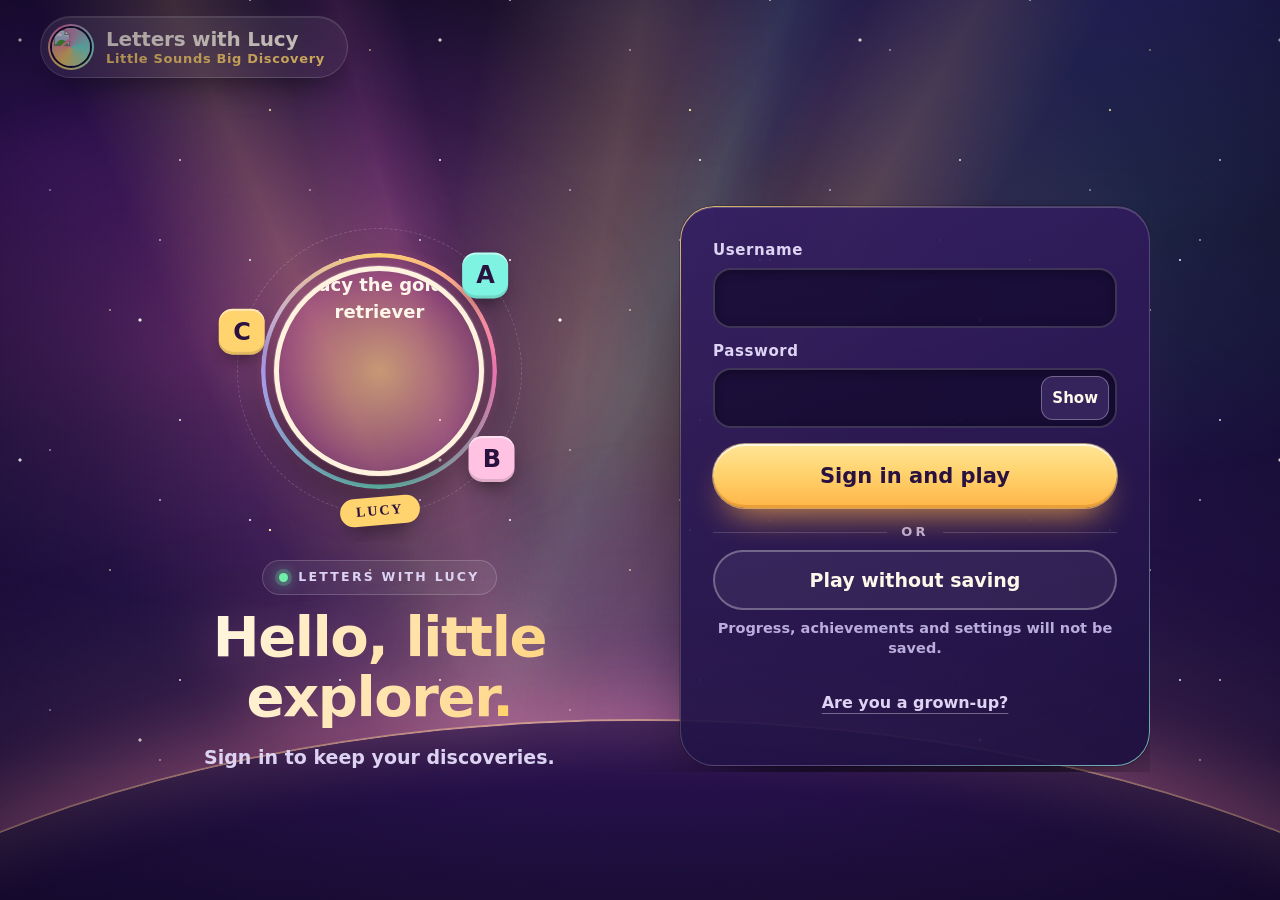
==== commit badb304b: "Polish site-wide UI and retire offline play" ====
--- a/index.html
+++ b/index.html
@@ -2,9 +2,8 @@
 <html lang="en">
 <head>
 <meta charset="utf-8">
-<meta name="viewport" content="width=device-width,initial-scale=1,viewport-fit=cover"><link rel="icon" href="shared/icon.svg" type="image/svg+xml">
-<meta name="theme-color" content="#f8f5ec">
-<meta name="description" content="Letters with Lucy: a letter-sound game for little explorers, with Lucy the golden retriever.">
+<meta name="viewport" content="width=device-width,initial-scale=1,viewport-fit=cover">
+<meta name="theme-color" content="#160f33">
 <title>Letters with Lucy</title>
 <link rel="stylesheet" href="home/home.css">
 <script src="accounts/config.js" defer></script>
@@ -12,73 +11,175 @@
 <script src="grown-ups/settings.js" defer></script>
 <script src="accounts/navigation.js" defer></script>
 <script src="home/home.js" defer></script>
+<script src="home/effects.js" defer></script>
+<link rel="stylesheet" href="accounts/forms.css">
+<script src="accounts/forms.js" defer></script>
+<link rel="stylesheet" href="accounts/navigation.css">
 </head>
 <body data-page="home" data-home-step="login">
+<div class="sky" id="sky" aria-hidden="true">
+  <div class="sky-glow"></div>
+  <div class="beams"><i></i><i></i><i></i><i></i><i></i></div>
+  <div class="aurora"><i></i><i></i><i></i></div>
+  <div class="stars stars-far"></div>
+  <div class="stars stars-near"></div>
+  <div class="lanterns" id="lanterns"></div>
+  <div class="horizon"></div>
+  <div class="grain"></div>
+</div>
+<div class="bloom" id="bloom" aria-hidden="true"></div>
 <header class="site-header">
   <div class="site-brand">
-    <img class="brand-mark" src="accounts/lucy/wave.jpg" width="48" height="48" alt="">
+    <span class="brand-mark" aria-hidden="true"><img src="accounts/lucy/wave.jpg" width="44" height="44" alt=""></span>
     <span class="brand-words"><strong>Letters with Lucy</strong><span>Little Sounds Big Discovery</span></span>
   </div>
 </header>
 <main>
 <section id="layouts" hidden aria-labelledby="layout-title">
   <div class="picker-heading">
+    <p class="eyebrow"><img src="accounts/lucy/headtilt.jpg" width="32" height="32" alt="">Your sound adventure</p>
     <h1 id="layout-title" tabindex="-1">Where shall we play?</h1>
     <p class="picker-lede">Pick a world. The sounds and Lucy come along.</p>
-    <p id="saving-notice" class="saving-notice" role="status"></p>
   </div>
+  <p id="saving-notice" class="saving-notice" role="status"></p>
   <nav id="layout-picker" aria-label="Choose a world">
-    <a class="world world-ribbon" data-world="silk" aria-current="true" href="v4-silk-thread/index.html">
-      <span class="world-badge" aria-hidden="true">Start here</span>
-      <span class="world-picture"><img src="home/worlds/silk.jpg" width="640" height="400" alt="" loading="eager"></span>
+    <a class="world world-ribbon" data-world="silk" aria-current="true" href="v4-silk-thread/index.html" style="--i:0">
+      <span class="world-ring" aria-hidden="true"></span>
+      <span class="world-bg" aria-hidden="true"></span>
+      <span class="world-badge" aria-hidden="true">★ Start here</span>
+      <span class="world-scene" aria-hidden="true">
+        <svg viewBox="0 0 320 190" preserveAspectRatio="xMidYMid meet" fill="none">
+          <g class="layer l1">
+            <circle cx="36" cy="38" r="30" fill="#fff" opacity=".35"/>
+            <circle cx="282" cy="34" r="44" fill="#ffe6a8" opacity=".45"/>
+            <circle cx="248" cy="160" r="34" fill="#8ff5e6" opacity=".35"/>
+            <circle cx="120" cy="20" r="10" fill="#fff" opacity=".5"/>
+          </g>
+          <g class="layer l2">
+            <path d="M-150 112C-90 196-44 196-14 152C52 58 104 196 164 112S268 18 336 70S420 150 470 96" stroke="#fff" stroke-opacity=".7" stroke-width="28" stroke-linecap="round"/>
+            <path d="M-150 112C-90 196-44 196-14 152C52 58 104 196 164 112S268 18 336 70S420 150 470 96" stroke="#d92a83" stroke-width="10" stroke-linecap="round"/>
+            <path class="flow" d="M-150 112C-90 196-44 196-14 152C52 58 104 196 164 112S268 18 336 70S420 150 470 96" stroke="#fff4fa" stroke-width="3.5" stroke-dasharray="1 15" stroke-linecap="round"/>
+          </g>
+          <g class="layer l3">
+            <g transform="translate(58 104) rotate(-12)"><g class="bob b1"><rect x="-24" y="-26" width="48" height="52" rx="14" fill="#61ead7" stroke="#432045" stroke-width="3.5"/><text y="12" text-anchor="middle" class="svg-letter" fill="#432045">A</text></g></g>
+            <g transform="translate(164 98) rotate(6)"><g class="bob b2"><rect x="-24" y="-26" width="48" height="52" rx="14" fill="#fff6fb" stroke="#432045" stroke-width="3.5"/><text y="12" text-anchor="middle" class="svg-letter" fill="#b41468">B</text></g></g>
+            <g transform="translate(262 52) rotate(14)"><g class="bob b3"><rect x="-24" y="-26" width="48" height="52" rx="14" fill="#ffd66e" stroke="#432045" stroke-width="3.5"/><text y="12" text-anchor="middle" class="svg-letter" fill="#432045">C</text></g></g>
+            <path class="twinkle k1" d="M112 40l3 8 8 3-8 3-3 8-3-8-8-3 8-3z" fill="#fff"/>
+            <path class="twinkle k2" d="M222 132l2.5 6.5 6.5 2.5-6.5 2.5-2.5 6.5-2.5-6.5-6.5-2.5 6.5-2.5z" fill="#b41468"/>
+            <path class="twinkle k3" d="M292 112l2 5 5 2-5 2-2 5-2-5-5-2 5-2z" fill="#fff"/>
+          </g>
+        </svg>
+      </span>
       <span class="world-copy"><strong>Ribbon Road</strong><span class="world-line">Follow a sound.<br>Find a little wonder.</span></span>
-      <span class="go">Let’s play</span>
+      <span class="go">Let's play <b aria-hidden="true">→</b></span>
+      <span class="world-glare" aria-hidden="true"></span>
     </a>
-    <a class="world world-post" data-world="post" href="v1-letter-post/index.html">
-      <span class="world-badge" aria-hidden="true">Start here</span>
-      <span class="world-picture"><img src="home/worlds/post.jpg" width="640" height="400" alt=""></span>
+    <a class="world world-post" data-world="post" href="v1-letter-post/index.html" style="--i:1">
+      <span class="world-ring" aria-hidden="true"></span>
+      <span class="world-bg" aria-hidden="true"></span>
+      <span class="world-badge" aria-hidden="true">★ Start here</span>
+      <span class="world-scene" aria-hidden="true">
+        <svg viewBox="0 0 320 190" preserveAspectRatio="xMidYMid meet" fill="none">
+          <g class="layer l1">
+            <g class="drift d1"><path d="M28 52a16 16 0 0 1 30-8 13 13 0 0 1 22 10H22a8 8 0 0 1 6-2z" fill="#fff" opacity=".9"/></g>
+            <g class="drift d2"><path d="M226 34a18 18 0 0 1 34-9 15 15 0 0 1 25 11h-66a9 9 0 0 1 7-2z" fill="#fff" opacity=".8"/></g>
+            <g class="drift d1"><path d="M250 150a12 12 0 0 1 22-6 10 10 0 0 1 17 8h-44a6 6 0 0 1 5-2z" fill="#fff" opacity=".7"/></g>
+          </g>
+          <g class="layer l2">
+            <path class="flow" d="M-140 112C-80 196-40 206-10 168C70 70 150 210 214 110S300 30 336 40S420 70 470 20" stroke="#253f65" stroke-opacity=".45" stroke-width="3" stroke-dasharray="4 10" stroke-linecap="round"/>
+            <g class="fly f1"><g transform="rotate(-14)"><rect x="-17" y="-11" width="34" height="22" rx="3" fill="#f6cf62" stroke="#253f65" stroke-width="2.5"/><path d="m-17-11 17 12 17-12" stroke="#253f65" stroke-width="2.5" stroke-linejoin="round"/></g></g>
+            <g class="fly f2"><g transform="rotate(10)"><rect x="-14" y="-9" width="28" height="18" rx="3" fill="#f5ab9b" stroke="#253f65" stroke-width="2.5"/><path d="m-14-9 14 10 14-10" stroke="#253f65" stroke-width="2.5" stroke-linejoin="round"/></g></g>
+          </g>
+          <g class="layer l3">
+            <g transform="translate(160 106) rotate(-5)"><g class="bob b2">
+              <rect x="-66" y="-44" width="132" height="88" rx="9" fill="#fff8e5" stroke="#253f65" stroke-width="4"/>
+              <path d="M-66 44 -14 4M66 44 14 4" stroke="#253f65" stroke-width="3.5" stroke-linecap="round" opacity=".55"/>
+              <path class="flap" d="M-64-42 0 8l64-50" fill="#f2e6c6" stroke="#253f65" stroke-width="4" stroke-linejoin="round"/>
+              <circle cx="0" cy="8" r="11" fill="#c74234"/>
+              <path d="M-4 5.5a3 3 0 0 1 4-1 3 3 0 0 1 4 1c1.5 2.5-4 7-4 7s-5.5-4.5-4-7z" fill="#fff8e5"/>
+              <rect x="34" y="-36" width="24" height="28" rx="2" fill="#c74234" stroke="#fff8e5" stroke-width="2" stroke-dasharray="3 2"/>
+              <text x="46" y="-15" text-anchor="middle" class="svg-letter small" fill="#fff8e5">A</text>
+            </g></g>
+            <path class="twinkle k1" d="M70 112l3 8 8 3-8 3-3 8-3-8-8-3 8-3z" fill="#c74234"/>
+            <path class="twinkle k2" d="M262 92l2.5 6.5 6.5 2.5-6.5 2.5-2.5 6.5-2.5-6.5-6.5-2.5 6.5-2.5z" fill="#253f65"/>
+          </g>
+        </svg>
+      </span>
       <span class="world-copy"><strong>Letter Post</strong><span class="world-line">Open sound mail.<br>Find its picture.</span></span>
-      <span class="go">Let’s deliver</span>
+      <span class="go">Let's deliver <b aria-hidden="true">→</b></span>
+      <span class="world-glare" aria-hidden="true"></span>
     </a>
-    <a class="world world-moon" data-world="space" href="v3-moonboat/index.html">
-      <span class="world-badge" aria-hidden="true">Start here</span>
-      <span class="world-picture"><img src="home/worlds/space.jpg" width="640" height="400" alt=""></span>
+    <a class="world world-moon" data-world="space" href="v3-moonboat/index.html" style="--i:2">
+      <span class="world-ring" aria-hidden="true"></span>
+      <span class="world-bg" aria-hidden="true"></span>
+      <span class="world-badge" aria-hidden="true">★ Start here</span>
+      <span class="world-scene" aria-hidden="true">
+        <svg viewBox="0 0 320 190" preserveAspectRatio="xMidYMid meet" fill="none">
+          <g class="layer l1">
+            <g class="twinkle k1" fill="#fff5dc"><circle cx="24" cy="30" r="1.8"/><circle cx="96" cy="16" r="1.4"/><circle cx="210" cy="22" r="1.8"/><circle cx="300" cy="120" r="1.6"/><circle cx="40" cy="160" r="1.4"/></g>
+            <g class="twinkle k2" fill="#fff5dc"><circle cx="150" cy="30" r="1.4"/><circle cx="262" cy="166" r="1.8"/><circle cx="18" cy="96" r="1.6"/><circle cx="300" cy="18" r="1.4"/><circle cx="120" cy="176" r="1.6"/></g>
+            <ellipse class="flow" cx="160" cy="112" rx="210" ry="58" stroke="#b9bde8" stroke-opacity=".35" stroke-width="2" stroke-dasharray="3 9"/>
+          </g>
+          <g class="layer l2">
+            <circle cx="62" cy="58" r="34" fill="#f7d7a0" opacity=".18"/>
+            <path d="M74 30a30 30 0 1 0 14 52 26 26 0 1 1-14-52z" fill="#f7d7a0"/>
+            <g transform="translate(262 62)"><g class="bob b3">
+              <circle r="24" fill="#b9bde8"/><circle r="24" fill="url(#moonShade)"/>
+              <ellipse rx="38" ry="9" stroke="#fff5dc" stroke-opacity=".8" stroke-width="2.5" transform="rotate(-18)"/>
+              <text y="9" text-anchor="middle" class="svg-letter small" fill="#292940">A</text>
+            </g></g>
+            <g transform="translate(40 128)"><g class="bob b1"><circle r="14" fill="#f2a987"/><text y="6" text-anchor="middle" class="svg-letter tiny" fill="#292940">B</text></g></g>
+          </g>
+          <g class="layer l3">
+            <g transform="translate(166 116)"><g class="bob b2 sail">
+              <path d="M-4-56v62" stroke="#fff5dc" stroke-width="3" stroke-linecap="round"/>
+              <path d="M0-52 0 0 42-4z" fill="#f2a987" stroke="#fff5dc" stroke-width="2.5" stroke-linejoin="round"/>
+              <path d="M-8-40-8 0-38-3z" fill="#b9bde8" stroke="#fff5dc" stroke-width="2.5" stroke-linejoin="round"/>
+              <path d="m-4-66 2 5 5 2-5 2-2 5-2-5-5-2 5-2z" fill="#f7d7a0"/>
+              <path d="M-58 4q54 52 112 0-56 18-112 0z" fill="#f7d7a0" stroke="#fff5dc" stroke-width="2.5" stroke-linejoin="round"/>
+            </g></g>
+            <path class="twinkle k3" d="M222 150l2.5 6.5 6.5 2.5-6.5 2.5-2.5 6.5-2.5-6.5-6.5-2.5 6.5-2.5z" fill="#f7d7a0"/>
+            <path class="twinkle k1" d="M110 44l2 5 5 2-5 2-2 5-2-5-5-2 5-2z" fill="#fff5dc"/>
+          </g>
+          <defs><radialGradient id="moonShade" cx=".35" cy=".3" r=".8"><stop offset=".5" stop-color="#fff" stop-opacity="0"/><stop offset="1" stop-color="#292940" stop-opacity=".45"/></radialGradient></defs>
+        </svg>
+      </span>
       <span class="world-copy"><strong>Moonboat</strong><span class="world-line">Explore a sound.<br>Light up the sky.</span></span>
-      <span class="go">Let’s explore</span>
+      <span class="go">Let's explore <b aria-hidden="true">→</b></span>
+      <span class="world-glare" aria-hidden="true"></span>
     </a>
   </nav>
-  <footer class="picker-foot"><button type="button" id="change-player">Change player</button></footer>
+  <footer><button type="button" id="change-player">Change player</button></footer>
 </section>
+
 </main>
-<div class="alphabet" aria-hidden="true"><span>A</span><span>B</span><span>C</span><span>D</span><span>E</span><span>F</span><span>G</span><span>H</span><span>I</span><span>J</span><span>K</span><span>L</span><span>M</span><span>N</span><span>O</span><span>P</span><span>Q</span><span>R</span><span>S</span><span>T</span><span>U</span><span>V</span><span>W</span><span>X</span><span>Y</span><span>Z</span></div>
 <dialog id="login-dialog" open aria-labelledby="login-title" aria-describedby="login-help">
-  <a class="grown" href="accounts/index.html"><span class="grown-long">Are you a grown-up?</span><span class="grown-short" aria-hidden="true">Grown-ups</span></a>
   <div class="welcome">
-    <figure class="lucy">
-      <span class="lucy-sheet"><img src="v1-letter-post/assets/lucy-default.jpg" width="420" height="420" alt="Lucy the golden retriever"></span>
-      <span class="tile tile-a" aria-hidden="true">Aa</span>
-      <span class="tile tile-b" aria-hidden="true">Bb</span>
-      <span class="tile tile-c" aria-hidden="true">Cc</span>
-    </figure>
+    <div class="lucy">
+      <span class="lucy-halo" aria-hidden="true"></span>
+      <span class="lucy-ring" aria-hidden="true"></span>
+      <img src="v1-letter-post/assets/lucy-default.jpg" width="100" height="100" alt="Lucy the golden retriever">
+      <span class="orbit" aria-hidden="true"><b style="--a:-42deg"><i>A</i></b><b style="--a:38deg"><i>B</i></b><b style="--a:196deg"><i>C</i></b></span>
+      <span class="lucy-tag" aria-hidden="true">Lucy</span>
+    </div>
     <div class="welcome-words">
-      <h1 id="login-title" tabindex="-1" autofocus>Hello, little explorer.</h1>
+      <p class="eyebrow"><i aria-hidden="true"></i>Letters with Lucy</p>
+      <h1 id="login-title" tabindex="-1" autofocus>Hello, little explorer<span class="dot">.</span></h1>
       <p id="login-help">Sign in to keep your discoveries.</p>
-      <div class="panel">
-        <button type="button" id="continue-player" hidden></button>
-        <form id="child-signin-form">
-          <label>Username<input name="handle" autocomplete="username" autocapitalize="none" spellcheck="false" required></label>
-          <label>Password<input name="password" type="password" autocomplete="current-password" required></label>
-          <button class="primary" type="submit">Sign in and play</button>
-          <p id="login-status" class="form-result" role="status" aria-live="polite"></p>
-        </form>
-        <div class="unsaved-choice">
-          <button type="button" id="play-unsaved"><svg viewBox="0 0 24 24" aria-hidden="true"><path d="M8 5.5v13l10.5-6.5z"/></svg>Play without saving</button>
-          <p>Progress, achievements and settings will not be saved.</p>
-        </div>
-      </div>
     </div>
   </div>
+  <div class="panel">
+    <form id="child-signin-form">
+      <label>Username<input name="handle" autocomplete="username" autocapitalize="none" spellcheck="false" required></label>
+      <div class="password-control"><label for="child-signin-password">Password</label><div class="password-field"><input id="child-signin-password" name="password" type="password" autocomplete="current-password" required><button type="button" class="password-toggle quiet-button" data-password-toggle="child-signin-password" aria-controls="child-signin-password" aria-pressed="false" aria-label="Show password">Show</button></div></div>
+      <button class="primary" type="submit">Sign in and play</button>
+      <p id="login-status" class="form-result" role="status" aria-live="polite"></p>
+    </form>
+    <button type="button" id="continue-player" hidden></button>
+    <div class="unsaved-choice"><button type="button" id="play-unsaved">Play without saving</button><p>Progress, achievements and settings will not be saved.</p></div>
+    <a class="grown" href="accounts/index.html">Are you a grown-up?</a>
+  </div>
 </dialog>
-<noscript><p class="noscript">This game needs JavaScript. Turn it on to sign in or play without saving.</p></noscript>
+<noscript>This game needs JavaScript. Turn it on to sign in or play without saving.</noscript>
 </body>
 </html>
--- a/home/home.css
+++ b/home/home.css
@@ -1,285 +1,364 @@
-/* Hallmark · shape: Workbench, a sign-in desk then a world shelf · genre: playful · theme: Hum (deal 1/3, seed pre-k-phonics-game-kids-4947·65bb8ef4·2026-11-15·r0) · redesign: full · job: try (sign in or play)
- * hero: Settled (sign-in), Stage (world picker) · nav: a wordmark and one grown-ups door · footer: the classroom alphabet strip · imagery: Lucy's photographs, captures of the three worlds · signature: Lucy on a torn sheet with card-stock letter tiles over the classroom alphabet strip
- * axes: light/rounded-sans/chromatic-yellow · posture: full-palette · contrast: pass · fold: pass · v2.0.0 */
-/* Hallmark · pre-emit critique: P4 H5 E4 S5 R4 V4 · weakest: P, a sign-in screen argues little; it argues that a pre-reader should see Lucy, letters and a play triangle before any words, so the form sits on a card beside her and the play door carries an icon */
-/* Hallmark · hero-review: none as a separate pass, folded into the finish review · finish-review: subagent · 8 findings · 6 resolved, 1 partial (5: the alphabet strip is back at 1280x800, phones still go without it), 1 declined (7: tests/grown_ups_smoke.cjs pins the settings index to wide screens) · gap: none */
-/* Hallmark · waive 12 · the spring sits on the pear sign-in button alone · Hum declares a spring posture and a pre-K pressable wants to feel springy under a small finger */
-/* Hallmark · dismissed 3 · the three columns are world cards holding real captures of each world, not icon tiles */
-/* Hallmark · dismissed 77 · a sign-in desk and a world shelf, not a landing strip; the job is to sign in or play */
-/* Hallmark · dropped home/effects.js, #sky, #bloom, #lanterns, #moonShade, headtilt.jpg · the dusk sky, its motion and the eyebrow portrait retire with the redesign; Bradley approved the effects.js removal */
-/* Hallmark · dropped #offline-status · Letters with Lucy is online-only by Bradley's rule, so the offline line is gone */
-@import url("../shared/tokens.css");
-@import url("../shared/base.css");
-
-:root {
-  --world-silk: oklch(55% 0.19 350); --world-silk-ink: oklch(98% 0.01 350);
-  --world-post: oklch(52% 0.17 28); --world-post-ink: oklch(98% 0.01 28);
-  --world-space: oklch(32% 0.08 275); --world-space-ink: oklch(97% 0.015 95);
-  --strip-h: 76px;
-}
-
-body {
-  min-height: 100dvh;
-  background: var(--grain), var(--fibre), var(--color-paper);
-  font-weight: 500;
-}
-
-/* Masthead: a wordmark on the paper, nothing else. The grown-ups door lives in the dialog so it stays reachable. */
-.site-header {
-  position: relative; z-index: var(--z-raised);
-  max-width: 1280px; margin-inline: auto;
-  padding: var(--space-lg) var(--gutter) 0;
-}
-.site-brand { display: inline-flex; align-items: center; gap: var(--space-sm); }
-.brand-mark { width: 48px; height: 48px; border-radius: var(--radius-input); object-fit: cover; filter: var(--shadow-paper); }
-.brand-words { display: grid; line-height: 1.15; }
-.brand-words strong { font-size: var(--text-lg); font-weight: 600; letter-spacing: -0.01em; }
-.brand-words span { font-size: var(--text-sm); color: var(--color-muted); }
-
-/* The sign-in desk ------------------------------------------------------- */
-#login-dialog {
-  position: fixed; inset: 0; width: min(100%, 1280px); max-width: none; height: 100%; max-height: none;
-  margin: 0 auto; padding: 0; border: 0; background: transparent; color: var(--color-ink);
-  overflow-y: auto; overscroll-behavior: contain;
-}
-#login-dialog::backdrop { background: transparent; }
-#login-dialog:not([open]) { display: none; }
-
-.grown {
-  position: absolute; top: var(--space-lg); right: var(--gutter);
-  display: inline-flex; align-items: center; min-height: 60px; padding: 0 var(--space-lg);
-  border-radius: var(--radius-stock); white-space: nowrap;
-  background: var(--grain), var(--color-card); color: var(--color-ink);
-  box-shadow: inset 0 0 0 1px var(--color-rule), 0 4px 0 0 var(--color-edge);
-  font-weight: 600; font-size: var(--text-sm); text-decoration: none;
-  transition: translate var(--dur-micro) var(--ease-snap), box-shadow var(--dur-micro) var(--ease-snap);
-}
-.grown-short { display: none; }
-.grown:hover { translate: 0 -1px; box-shadow: inset 0 0 0 1px var(--color-rule), 0 5px 0 0 var(--color-edge); }
-.grown:active { translate: 0 3px; box-shadow: inset 0 0 0 1px var(--color-rule), 0 1px 0 0 var(--color-edge); }
-
-.welcome {
-  display: grid; grid-template-columns: minmax(0, 1fr) minmax(0, 520px); align-items: center;
-  gap: var(--space-2xl);
-  max-width: 1280px; min-height: 100%; margin-inline: auto;
-  padding: 104px var(--gutter) calc(var(--strip-h) + var(--space-lg));
-}
-
-/* Lucy on a torn sheet, three letter tiles pinned around her */
-.lucy { position: relative; margin: 0; justify-self: center; width: min(100%, 420px); aspect-ratio: 1; }
-.lucy-sheet { position: absolute; inset: 0; rotate: -2.5deg; filter: var(--shadow-paper); }
-.lucy-sheet img { width: 100%; height: 100%; object-fit: cover; clip-path: var(--tear-sheet); border-radius: var(--radius-card); }
-.tile {
-  position: absolute; display: grid; place-items: center;
-  width: 96px; height: 96px; border-radius: var(--radius-card);
-  font-size: 2.5rem; font-weight: 600; letter-spacing: -0.02em; color: var(--color-ink);
-  box-shadow: inset 0 1px 0 0 var(--color-fringe), 0 6px 0 0 var(--tile-edge);
-  filter: drop-shadow(4px 10px 10px var(--color-scrim));
-}
-.tile-a { --tile-edge: var(--color-accent-deep); top: -18px; right: -30px; rotate: 9deg; background: var(--grain), var(--color-accent); }
-.tile-b { --tile-edge: var(--color-mint-deep); bottom: 54px; right: -48px; rotate: -7deg; background: var(--grain), var(--color-mint); }
-.tile-c { --tile-edge: var(--color-danger); bottom: -22px; left: -26px; rotate: -12deg; background: var(--grain), var(--color-accent-3); }
-
-.welcome-words { display: grid; gap: var(--space-md); }
-.welcome-words h1 { font-size: clamp(2.5rem, 2.6vw + 1.4rem, 3.5rem); max-width: 12ch; }
-.welcome-words h1:focus { outline: none; }
-#login-help { font-size: var(--text-lead); color: var(--color-ink-2); }
-
-.panel { display: grid; gap: var(--space-md); margin-top: var(--space-xs); }
-#child-signin-form {
-  display: grid; gap: var(--space-sm); padding: var(--space-lg);
-  border-radius: var(--radius-card);
-  background: var(--grain), var(--fibre), var(--color-card);
-  box-shadow: var(--shadow-card), inset 0 0 0 1px var(--color-rule);
-}
-#child-signin-form label { display: grid; gap: var(--space-2xs); font-size: var(--text-sm); color: var(--color-ink-2); font-weight: 600; }
-#child-signin-form input {
-  height: 60px; padding: 0 var(--space-md);
-  border: 1px solid var(--color-muted); border-radius: var(--radius-input);
-  background: var(--color-fringe); color: var(--color-ink); font-size: var(--text-lg); font-weight: 500;
-}
-#child-signin-form input:hover { border-color: var(--color-ink-2); }
-#child-signin-form input:focus-visible { outline: 3px solid var(--color-focus); outline-offset: 1px; }
-
-/* Card stock: the pear primary, the paper secondary. Pressing pushes the edge in. */
-.primary, #play-unsaved, #continue-player, .picker-foot button {
-  --edge: 5px;
-  display: inline-flex; align-items: center; justify-content: center; gap: var(--space-xs);
-  min-height: 60px; padding: 0 var(--space-lg); border: 0; border-radius: var(--radius-stock);
-  font-weight: 600; font-size: var(--text-lg); white-space: nowrap; cursor: pointer;
-  transition: translate var(--dur-micro) var(--ease-snap), box-shadow var(--dur-micro) var(--ease-snap);
-}
-.primary {
-  margin-top: var(--space-xs);
-  background: var(--grain), var(--fibre), var(--color-accent); color: var(--color-accent-ink);
-  box-shadow: inset 0 1px 0 0 var(--color-fringe), 0 var(--edge) 0 0 var(--color-accent-deep);
-  transition-timing-function: var(--ease-spring);
-}
-#play-unsaved, #continue-player, .picker-foot button {
-  background: var(--grain), var(--fibre), var(--color-card); color: var(--color-ink);
-  box-shadow: inset 0 0 0 1px var(--color-rule), 0 var(--edge) 0 0 var(--color-edge);
-}
-#play-unsaved { width: 100%; }
-#play-unsaved svg { width: 22px; height: 22px; fill: var(--color-mint-deep); }
-#continue-player { width: 100%; background: var(--grain), var(--fibre), var(--color-mint); box-shadow: inset 0 1px 0 0 var(--color-fringe), 0 var(--edge) 0 0 var(--color-mint-deep); }
-:is(.primary, #play-unsaved, #continue-player, .picker-foot button):hover { --edge: 7px; translate: 0 -2px; }
-:is(.primary, #play-unsaved, #continue-player, .picker-foot button):active { --edge: 1px; translate: 0 4px; }
-:is(.primary, #play-unsaved, #continue-player, .picker-foot button, .grown):focus-visible { outline: 3px solid var(--color-focus); outline-offset: 3px; }
-:is(.primary, #play-unsaved, #continue-player, .picker-foot button):disabled {
-  --edge: 1px; translate: 0 4px; cursor: not-allowed; color: var(--color-muted);
-  background: var(--color-paper-3);
-}
-.form-result { min-height: 1.4em; font-size: var(--text-sm); color: var(--color-ink-2); }
-.form-result:empty { display: none; }
-.form-result.error { color: var(--color-danger); font-weight: 600; }
-.unsaved-choice { display: grid; gap: var(--space-xs); }
-.unsaved-choice p { font-size: var(--text-sm); color: var(--color-muted); text-align: center; }
-
-/* The classroom alphabet strip: a torn kraft band with every letter pinned on it */
-.alphabet {
-  display: flex; justify-content: center; gap: var(--space-2xs);
-  padding: var(--space-md) var(--space-md) var(--space-sm);
-  background: var(--grain), var(--fibre), var(--color-kraft);
-  clip-path: var(--tear-top);
-}
-body[data-home-step=login] .alphabet { position: fixed; left: 0; right: 0; bottom: 0; height: var(--strip-h); }
-.alphabet span {
-  display: grid; place-items: center; flex: 0 1 44px; min-width: 0; height: 44px;
-  border-radius: var(--space-xs); font-weight: 600; font-size: var(--text-lg);
-  background: var(--grain), var(--color-card); color: var(--color-ink);
-  box-shadow: 0 3px 0 0 var(--color-edge);
-}
-.alphabet span:nth-child(3n+1) { rotate: -3deg; }
-.alphabet span:nth-child(4n+2) { rotate: 2.5deg; }
-.alphabet span:nth-child(5n) { background: var(--grain), var(--color-accent); box-shadow: 0 3px 0 0 var(--color-accent-deep); }
-
-/* The world shelf -------------------------------------------------------- */
-#layouts {
-  max-width: 1280px; margin-inline: auto;
-  padding: var(--space-lg) var(--gutter) var(--space-lg);
-  display: grid; grid-template-columns: minmax(0, 1fr) auto; align-items: start; gap: var(--space-lg) var(--space-xl);
-}
-#layouts .picker-heading { grid-column: 1; grid-row: 1; }
-#layouts .picker-foot { grid-column: 2; grid-row: 1; }
-#layout-picker { grid-column: 1 / -1; }
-body[data-home-step=layouts] .alphabet { display: none; }
-.picker-heading { display: grid; gap: var(--space-xs); }
-.picker-heading h1 { font-size: clamp(2.25rem, 2.5vw + 1.25rem, 3.25rem); max-width: none; }
-.picker-heading h1:focus { outline: none; }
-.picker-lede { font-size: var(--text-lead); color: var(--color-ink-2); }
-.saving-notice {
-  justify-self: start; margin-top: var(--space-xs); padding: var(--space-xs) var(--space-md);
-  border-radius: var(--radius-input); font-size: var(--text-sm); font-weight: 600;
-  background: var(--color-accent-soft); box-shadow: inset 0 0 0 1px var(--color-accent-deep);
-}
-.saving-notice[data-kind=saved] { background: var(--color-mint-soft); box-shadow: inset 0 0 0 1px var(--color-mint-deep); }
-.saving-notice:empty { display: none; }
-
-#layout-picker { display: grid; grid-template-columns: repeat(var(--worlds, 3), minmax(0, 1fr)); gap: var(--gap-columns); }
-#layout-picker[data-count="1"] { grid-template-columns: minmax(0, 480px); }
-#layout-picker[data-count="2"] { grid-template-columns: repeat(2, minmax(0, 480px)); }
-
-.world {
-  --w: var(--world-silk); --w-ink: var(--world-silk-ink);
-  position: relative; display: grid; grid-template-rows: auto 1fr auto; gap: var(--space-md);
-  padding: var(--space-sm) var(--space-sm) var(--space-lg);
-  border-radius: var(--radius-kid); color: var(--color-ink); text-decoration: none;
-  background: var(--grain), var(--fibre), var(--color-card);
-  box-shadow: inset 0 0 0 1px var(--color-rule), 0 6px 0 0 var(--color-edge), 0 18px 30px -18px var(--color-scrim);
-  transition: translate var(--dur-short) var(--ease-snap), box-shadow var(--dur-short) var(--ease-snap);
-}
-.world-post { --w: var(--world-post); --w-ink: var(--world-post-ink); }
-.world-moon { --w: var(--world-space); --w-ink: var(--world-space-ink); }
-.world:nth-child(1) { rotate: -0.8deg; } .world:nth-child(3) { rotate: 0.7deg; }
-.world:hover { translate: 0 -4px; box-shadow: inset 0 0 0 1px var(--color-rule), 0 10px 0 0 var(--color-edge), 0 24px 34px -18px var(--color-scrim); }
-.world:active { translate: 0 4px; box-shadow: inset 0 0 0 1px var(--color-rule), 0 2px 0 0 var(--color-edge), 0 8px 16px -12px var(--color-scrim); }
-.world:focus-visible { outline: 4px solid var(--color-focus); outline-offset: 4px; }
-.world-picture { display: block; aspect-ratio: 16 / 9; border-radius: calc(var(--radius-kid) - 10px); overflow: hidden; background: var(--color-paper-3); }
-.world-picture img { width: 100%; height: 100%; object-fit: cover; }
-.world-copy { display: grid; gap: var(--space-2xs); padding-inline: var(--space-sm); }
-.world-copy strong { font-size: var(--text-2xl); font-weight: 600; letter-spacing: var(--tracking-display); line-height: 1.05; }
-.world-line { color: var(--color-ink-2); font-size: var(--text-lg); line-height: 1.35; }
-.go {
-  justify-self: start; margin-inline: var(--space-sm);
-  display: inline-flex; align-items: center; min-height: 52px; padding: 0 var(--space-lg);
-  border-radius: var(--radius-stock); font-weight: 600; font-size: var(--text-lg); white-space: nowrap;
-  background: var(--grain), var(--w); color: var(--w-ink);
-  box-shadow: inset 0 1px 0 0 color-mix(in oklab, var(--w-ink) 30%, transparent), 0 4px 0 0 color-mix(in oklab, var(--w) 70%, var(--color-ink));
-}
-.world-badge {
-  display: none; position: absolute; z-index: var(--z-raised); top: -14px; left: 22px; rotate: -6deg;
-  padding: var(--space-xs) var(--space-md); border-radius: var(--radius-input);
-  background: var(--grain), var(--color-accent-3); color: var(--color-ink); font-weight: 600; font-size: var(--text-md);
-  filter: var(--shadow-paper);
-}
-.world[aria-current=true] .world-badge { display: block; }
-.world[aria-current=true] { box-shadow: inset 0 0 0 3px var(--w), 0 6px 0 0 var(--color-edge), 0 18px 30px -18px var(--color-scrim); }
-
-.picker-foot { display: flex; justify-content: flex-end; }
-.picker-foot button { min-height: 64px; font-size: var(--text-lg); }
-
-.noscript { padding: var(--space-lg) var(--gutter); font-size: var(--text-lg); }
-
-/* Tablets and phones ---------------------------------------------------- */
-@media (max-height: 860px) and (min-width: 901px) {
-  :root { --strip-h: 52px; }
-  body[data-home-step=login] .alphabet { padding-top: var(--space-sm); padding-bottom: var(--space-xs); }
-  .alphabet span { height: 32px; flex-basis: 34px; font-size: var(--text-md); border-radius: 6px; }
-  .welcome { padding-top: 80px; padding-bottom: calc(var(--strip-h) + var(--space-xs)); }
-  .welcome-words { gap: var(--space-sm); }
-  .welcome-words h1 { font-size: 2.5rem; }
-  #login-help { font-size: var(--text-lg); }
-  .panel { gap: var(--space-sm); margin-top: 0; }
-  #child-signin-form { padding: var(--space-md) var(--space-lg); gap: var(--space-xs); }
-  .primary { margin-top: var(--space-2xs); }
-  .lucy { width: min(100%, 340px); }
-  .picker-heading h1 { font-size: 2.5rem; }
-  .world { gap: var(--space-sm); padding-bottom: var(--space-md); }
-  .world-copy strong { font-size: var(--text-xl); }
-  .world-line { font-size: var(--text-md); }
-}
-@media (max-width: 900px) {
-  .welcome { grid-template-columns: minmax(0, 1fr); gap: var(--space-xl); padding-top: 112px; justify-items: center; }
-  .lucy { width: min(64vw, 300px); }
-  .tile { width: 72px; height: 72px; font-size: 1.875rem; border-radius: var(--radius-stock); }
-  .welcome-words { width: min(100%, 520px); }
-  #layout-picker, #layout-picker[data-count] { grid-template-columns: minmax(0, 1fr); max-width: 560px; }
-  .world { grid-template-columns: minmax(0, 220px) minmax(0, 1fr); grid-template-rows: auto auto; align-items: center; column-gap: var(--space-md); padding: var(--space-sm); }
-  .world-picture { grid-row: span 2; aspect-ratio: 4 / 3; }
-  .world-copy, .go { margin: 0; padding: 0; }
-  .world:nth-child(n) { rotate: none; }
-}
-@media (max-width: 560px) {
-  .site-header { padding-top: var(--space-md); }
-  .brand-mark { width: 40px; height: 40px; }
-  .brand-words strong { font-size: var(--text-md); }
-  #login-dialog .welcome { padding-top: 104px; padding-bottom: var(--space-lg); gap: var(--space-lg); }
-  .grown { top: var(--space-md); right: var(--gutter); padding: 0 var(--space-md); }
-  .grown-long { position: absolute; width: 1px; height: 1px; overflow: hidden; clip-path: inset(50%); white-space: nowrap; }
-  .grown-short { display: inline; }
-  #login-dialog .welcome { min-height: auto; }
-  .lucy { width: min(42vw, 164px); }
-  .tile { width: 56px; height: 56px; font-size: 1.5rem; }
-  .tile-a { right: -22px; } .tile-b { right: -30px; bottom: 30px; } .tile-c { left: -18px; bottom: -6px; }
-  .welcome-words h1 { font-size: var(--text-3xl); }
-  .welcome-words { text-align: left; }
-  #child-signin-form { padding: var(--space-md); }
-  :root { --strip-h: 0px; }
-  body[data-home-step=login] .alphabet { display: none; }
-  .alphabet { gap: var(--space-3xs); padding-inline: var(--space-xs); }
-  .alphabet span { height: 30px; font-size: var(--text-sm); border-radius: 6px; }
-  .alphabet span:nth-child(n+14) { display: none; }
-  #layouts { padding-top: var(--space-lg); gap: var(--space-lg); grid-template-columns: minmax(0, 1fr); }
-  #layouts .picker-foot { grid-column: 1; grid-row: 3; justify-content: center; }
-  .world { grid-template-columns: minmax(0, 120px) minmax(0, 1fr); }
-  .world-copy strong { font-size: var(--text-xl); }
-  .world-line { font-size: var(--text-md); }
-  .go { min-height: 48px; padding: 0 var(--space-md); font-size: var(--text-md); }
-}
-
-/* The grown-ups' calm setting and reduced motion: everything stands still */
-:root[data-calm] *, :root[data-calm] *::before, :root[data-calm] *::after { transition: none !important; animation: none !important; }
-@media (prefers-reduced-motion: reduce) {
-  .world, .primary, #play-unsaved, #continue-player, .picker-foot button, .grown { transition: none; }
-  .world:hover, .world:active { translate: none; }
-}
+/* Letters with Lucy: sign-in and world picker.
+   A glowing dusk sky with drifting light, rising letter lanterns and three bright
+   world windows. Motion uses transform and opacity only; reduced motion and the
+   grown-ups' calm setting get a still version of the same scene. */
+@font-face{font-family:Nunito;src:url(../v1-letter-post/assets/NunitoSans-Black.woff2) format("woff2");font-weight:900;font-display:swap}
+@font-face{font-family:Nunito;src:url(../v1-letter-post/assets/NunitoSans-Bold.woff2) format("woff2");font-weight:700;font-display:swap}
+@font-face{font-family:Comfortaa;src:url(../v1-letter-post/assets/Comfortaa-Bold.woff2) format("woff2");font-weight:700;font-display:swap}
+
+:root{
+  color-scheme:dark;
+  --night:#160f33;--night-2:#22114a;--night-3:#341457;
+  --cream:#fff7ea;--soft:#ddd3f3;--muted:#b9addb;
+  --gold:#ffd36e;--gold-2:#ffb547;--peach:#ff9f7a;--pink:#ff7dbd;--teal:#7ff3e1;--lilac:#b9a8ff;
+  --plum-ink:#2a1240;--focus:#7ff3e1;
+  --glass:linear-gradient(160deg,rgb(255 255 255/.13),rgb(255 255 255/.045));
+  --glass-line:rgb(255 255 255/.18);
+  --ease-out:cubic-bezier(.2,.85,.2,1);
+  --spring:cubic-bezier(.34,1.56,.64,1);
+  --display:Comfortaa,Nunito,system-ui,sans-serif;
+}
+*{box-sizing:border-box}
+[hidden]{display:none!important}
+html{background:var(--night)}
+body{margin:0;min-height:100svh;background:var(--night);color:var(--cream);font:700 18px/1.5 Nunito,system-ui,sans-serif;-webkit-font-smoothing:antialiased;overflow-x:hidden}
+p{margin:0}
+h1{margin:0;font-family:var(--display);font-weight:700;letter-spacing:-.025em;line-height:1.08;text-wrap:balance}
+:focus-visible{outline:4px solid var(--focus);outline-offset:4px}
+
+/* ---------- The sky ---------- */
+.sky{position:fixed;inset:0;z-index:0;overflow:hidden;pointer-events:none;--mx:0;--my:0;
+  background:
+    radial-gradient(120% 70% at 50% 112%,#6a1f62 0%,transparent 58%),
+    radial-gradient(80% 55% at 88% -8%,#33307f 0%,transparent 62%),
+    radial-gradient(70% 50% at 4% 18%,#3b1663 0%,transparent 60%),
+    linear-gradient(180deg,#110b2a 0%,#1c1142 46%,#2f1352 100%)}
+.sky>*{position:absolute}
+.sky-glow{left:50%;top:44%;width:120vmax;height:120vmax;margin:-60vmax 0 0 -60vmax;border-radius:50%;
+  background:radial-gradient(closest-side,rgb(255 196 120/.2),rgb(255 120 180/.1) 45%,transparent 72%);
+  animation:breathe 9s ease-in-out infinite alternate}
+.beams{inset:-10vh -10vw;translate:calc(var(--mx)*-22px) calc(var(--my)*-12px);transition:translate 1.2s var(--ease-out)}
+.beams i{position:absolute;top:-20vh;height:150vh;width:var(--w,16vw);left:var(--l);transform-origin:50% 0;rotate:var(--a);
+  background:linear-gradient(90deg,transparent,var(--c) 50%,transparent);
+  -webkit-mask-image:linear-gradient(180deg,transparent 0%,#000 22%,#000 48%,transparent 88%);mask-image:linear-gradient(180deg,transparent 0%,#000 22%,#000 48%,transparent 88%);
+  mix-blend-mode:screen;animation:sway var(--t,16s) ease-in-out infinite alternate;will-change:transform}
+.beams i:nth-child(1){--l:4vw;--a:-24deg;--c:rgb(255 205 120/.26);--w:20vw;--t:17s}
+.beams i:nth-child(2){--l:26vw;--a:-14deg;--c:rgb(255 130 190/.16);--w:10vw;--t:13s}
+.beams i:nth-child(3){--l:52vw;--a:10deg;--c:rgb(255 220 150/.2);--w:24vw;--t:19s}
+.beams i:nth-child(4){--l:74vw;--a:22deg;--c:rgb(127 243 225/.12);--w:12vw;--t:15s}
+.beams i:nth-child(5){--l:90vw;--a:30deg;--c:rgb(255 190 110/.18);--w:18vw;--t:21s}
+.aurora{inset:0;translate:calc(var(--mx)*14px) calc(var(--my)*10px);transition:translate 1.4s var(--ease-out)}
+.aurora i{position:absolute;border-radius:50%;width:70vmax;height:42vmax;background:radial-gradient(closest-side,var(--c),transparent);animation:wander var(--t) ease-in-out infinite alternate;will-change:transform}
+.aurora i:nth-child(1){--c:rgb(255 105 180/.22);left:-18vmax;top:8vh;--t:23s}
+.aurora i:nth-child(2){--c:rgb(110 240 220/.13);right:-22vmax;top:-6vh;--t:29s;animation-direction:alternate-reverse}
+.aurora i:nth-child(3){--c:rgb(160 130 255/.2);left:20vw;bottom:-8vh;--t:26s}
+.stars{inset:-40px;translate:calc(var(--mx)*var(--depth)) calc(var(--my)*var(--depth));transition:translate 1s var(--ease-out)}
+.stars-far{--depth:-8px;opacity:.75;background-size:260px 260px;animation:twinkle 5s ease-in-out infinite alternate;
+  background-image:radial-gradient(1.2px 1.2px at 30px 40px,#fff 60%,transparent),radial-gradient(1px 1px at 150px 90px,#ffe7c2 60%,transparent),radial-gradient(1.4px 1.4px at 220px 200px,#fff 60%,transparent),radial-gradient(1px 1px at 90px 230px,#d9ccff 60%,transparent),radial-gradient(1px 1px at 200px 20px,#fff 60%,transparent)}
+.stars-near{--depth:-18px;background-size:420px 420px;animation:twinkle 7s ease-in-out -3s infinite alternate-reverse;
+  background-image:radial-gradient(2px 2px at 60px 80px,#fff 60%,transparent),radial-gradient(1.6px 1.6px at 310px 150px,#ffe1a6 60%,transparent),radial-gradient(2px 2px at 180px 360px,#fff 60%,transparent),radial-gradient(1.5px 1.5px at 380px 300px,#cfe9ff 60%,transparent)}
+.lanterns{inset:0;translate:calc(var(--mx)*-30px) calc(var(--my)*-18px);transition:translate 1s var(--ease-out)}
+.lantern{position:absolute;left:var(--x);top:var(--y);font:700 var(--s)/1 var(--display);color:rgb(255 240 214/var(--o));
+  text-shadow:0 0 14px rgb(255 196 110/.75),0 0 34px rgb(255 120 180/.45);animation:rise var(--t) linear var(--d) infinite;will-change:transform}
+.horizon{left:50%;bottom:-66vmax;width:160vmax;height:80vmax;margin-left:-80vmax;border-radius:50%;
+  background:linear-gradient(180deg,#2c1253 0%,#170d33 30%);
+  box-shadow:0 -2px 0 rgb(255 214 150/.5),0 -24px 70px rgb(255 140 190/.32),0 -90px 160px rgb(255 190 120/.16),inset 0 26px 50px rgb(255 190 130/.14)}
+.grain{inset:0;opacity:.07;mix-blend-mode:overlay;background-image:url("data:image/svg+xml,%3Csvg xmlns='http://www.w3.org/2000/svg' width='160' height='160'%3E%3Cfilter id='n'%3E%3CfeTurbulence type='fractalNoise' baseFrequency='.9' numOctaves='2' stitchTiles='stitch'/%3E%3C/filter%3E%3Crect width='100%25' height='100%25' filter='url(%23n)'/%3E%3C/svg%3E")}
+.spot{left:0;top:0;width:620px;height:620px;margin:-310px 0 0 -310px;border-radius:50%;opacity:0;transition:opacity .8s;
+  background:radial-gradient(closest-side,rgb(255 220 160/.13),transparent);will-change:transform}
+.sky.lit .spot{opacity:1}
+.bloom{position:fixed;inset:0;z-index:5;pointer-events:none;opacity:0;
+  background:radial-gradient(circle at 50% 46%,rgb(255 232 180/.55),rgb(255 140 196/.24) 32%,transparent 66%)}
+.bloom.go{animation:bloom 1s var(--ease-out)}
+.burst{position:fixed;inset:0;z-index:4;pointer-events:none;overflow:hidden}
+.burst b{position:absolute;left:var(--x);top:var(--y);font:700 var(--s,26px)/1 var(--display);color:var(--c);text-shadow:0 0 16px currentColor;animation:pop 1.1s var(--ease-out) forwards}
+
+/* ---------- Brand ---------- */
+.site-header{position:relative;z-index:2;padding:16px clamp(16px,4vw,40px) 8px}
+.site-brand{display:inline-flex;align-items:center;gap:12px;padding:7px 22px 7px 7px;border-radius:999px;background:var(--glass);border:1px solid var(--glass-line);
+  box-shadow:0 14px 34px -14px rgb(0 0 0/.6),inset 0 1px 0 rgb(255 255 255/.14);-webkit-backdrop-filter:blur(12px);backdrop-filter:blur(12px)}
+.brand-mark{position:relative;flex:none;width:46px;height:46px;border-radius:50%;padding:2px;background:conic-gradient(from 210deg,var(--gold),var(--pink),var(--teal),var(--gold))}
+.brand-mark img{display:block;width:100%;height:100%;border-radius:50%;object-fit:cover;border:2px solid var(--night)}
+.brand-words{display:grid;line-height:1.2}
+.site-brand strong{font:700 clamp(17px,2vw,20px)/1.2 var(--display);letter-spacing:-.01em}
+.brand-words span{font-size:13px;letter-spacing:.05em;color:var(--gold)}
+
+/* ---------- Sign-in ---------- */
+dialog{position:absolute;inset:96px 0 auto;margin:0 auto;padding:0;border:0;background:transparent;color:var(--cream);width:min(1020px,calc(100% - 32px));overflow:visible}
+dialog[open]{display:grid;grid-template-columns:minmax(0,1fr) minmax(0,470px);align-items:center;gap:clamp(24px,4vw,56px)}
+dialog:modal{position:fixed;inset:92px 0 20px;margin:auto;height:fit-content;max-height:calc(100svh - 112px);overflow:auto;overscroll-behavior:contain;scrollbar-width:thin;scrollbar-color:rgb(255 255 255/.25) transparent}
+dialog::backdrop{background:radial-gradient(ellipse at 50% 50%,transparent 45%,rgb(6 3 20/.45))}
+dialog[open]>*{animation:enter .9s var(--ease-out) both}
+dialog[open]>.panel{animation-delay:.12s}
+
+.welcome{display:grid;justify-items:center;text-align:center;gap:18px;min-width:0}
+.lucy{--size:210px;position:relative;width:calc(var(--size)*1.36 + 56px);height:calc(var(--size)*1.36 + 56px);display:grid;place-items:center;overflow:hidden;max-width:100%}
+.lucy>*{grid-area:1/1}
+.lucy-halo{width:100%;height:100%;border-radius:50%;background:radial-gradient(closest-side,rgb(255 208 128/.6),rgb(255 120 180/.26) 55%,transparent 74%);animation:breathe 4.5s ease-in-out infinite alternate}
+.lucy-ring{width:calc(var(--size) + 26px);height:calc(var(--size) + 26px);border-radius:50%;
+  background:conic-gradient(from 0deg,var(--gold),var(--pink),var(--teal),var(--lilac),var(--gold));
+  -webkit-mask:radial-gradient(farthest-side,transparent calc(100% - 5px),#000 calc(100% - 4px));mask:radial-gradient(farthest-side,transparent calc(100% - 5px),#000 calc(100% - 4px));
+  animation:spin 9s linear infinite}
+.lucy img{position:relative;width:var(--size);height:var(--size);border-radius:50%;object-fit:cover;border:5px solid #fff3df;
+  box-shadow:0 22px 50px -14px rgb(0 0 0/.75),0 0 0 1px rgb(255 255 255/.2);transition:transform .6s var(--spring)}
+.lucy:hover img{transform:rotate(-6deg) scale(1.04)}
+.orbit{width:calc(var(--size)*1.36);height:calc(var(--size)*1.36);border-radius:50%;border:1.5px dashed rgb(255 255 255/.18);animation:spin 28s linear infinite}
+.orbit b{position:absolute;left:50%;top:50%;width:46px;height:46px;margin:-23px;transform:rotate(var(--a)) translate(calc(var(--size)*.68)) rotate(calc(-1*var(--a)))}
+.orbit i{display:grid;place-items:center;width:100%;height:100%;border-radius:14px;font:700 24px/1 var(--display);font-style:normal;color:var(--plum-ink);
+  background:var(--t,var(--teal));box-shadow:0 10px 20px -8px rgb(0 0 0/.6),inset 0 -3px 0 rgb(0 0 0/.12),inset 0 2px 0 rgb(255 255 255/.5);animation:spin 28s linear infinite reverse}
+.orbit b:nth-child(2) i{--t:#ffc2e2}
+.orbit b:nth-child(3) i{--t:var(--gold)}
+.lucy-tag{align-self:end;margin-bottom:calc(var(--size)*.08);z-index:1;padding:5px 16px;border-radius:999px;rotate:-5deg;background:var(--gold);color:var(--plum-ink);font:900 14px/1.3 Nunito;letter-spacing:.14em;text-transform:uppercase;box-shadow:0 10px 20px -8px rgb(0 0 0/.6)}
+.welcome-words{display:grid;justify-items:center;gap:12px}
+.eyebrow{display:inline-flex;align-items:center;gap:10px;padding:7px 16px;border-radius:999px;border:1px solid var(--glass-line);background:rgb(255 255 255/.06);font-size:12.5px;letter-spacing:.18em;text-transform:uppercase;color:var(--soft)}
+.eyebrow i{width:9px;height:9px;border-radius:50%;background:#6ff0a8;box-shadow:0 0 0 4px rgb(111 240 168/.2),0 0 14px #6ff0a8;animation:pulse 2.4s ease-in-out infinite}
+.welcome h1,#layout-title{background:linear-gradient(100deg,#fff4dc 8%,#ffd27a 38%,#ff9cc8 62%,#c9b8ff 80%,#fff4dc 96%);background-size:240% 100%;-webkit-background-clip:text;background-clip:text;color:transparent;animation:shimmer 10s ease-in-out infinite alternate;filter:drop-shadow(0 6px 24px rgb(255 150 190/.25))}
+.welcome h1{font-size:clamp(34px,4.4vw,56px);padding-bottom:.06em}
+.welcome h1 .dot{-webkit-text-fill-color:var(--gold);color:var(--gold)}
+#login-help{font-size:19px;color:var(--soft)}
+
+.panel{position:relative;display:grid;gap:14px;padding:clamp(20px,3vw,32px);border-radius:34px;background:linear-gradient(165deg,rgb(52 30 98/.92),rgb(30 17 64/.94));border:1px solid var(--glass-line);
+  box-shadow:0 50px 90px -40px rgb(0 0 0/.85),0 0 0 1px rgb(0 0 0/.2),inset 0 1px 0 rgb(255 255 255/.2)}
+.panel::before{content:"";position:absolute;inset:-1px;border-radius:inherit;padding:1px;pointer-events:none;
+  background:linear-gradient(140deg,rgb(255 211 110/.9),transparent 28%,transparent 70%,rgb(127 243 225/.7));
+  -webkit-mask:linear-gradient(#000 0 0) content-box,linear-gradient(#000 0 0);-webkit-mask-composite:xor;mask:linear-gradient(#000 0 0) content-box exclude,linear-gradient(#000 0 0)}
+form{display:grid;gap:12px}
+label{display:grid;gap:6px;font-size:15px;letter-spacing:.04em;color:var(--soft)}
+input{min-width:0;width:100%;min-height:60px;padding:0 20px;border:2px solid rgb(255 255 255/.16);border-radius:18px;background:rgb(10 5 32/.55);color:var(--cream);font:700 20px Nunito,system-ui,sans-serif;letter-spacing:.01em;
+  box-shadow:inset 0 2px 8px rgb(0 0 0/.35);transition:border-color .25s,box-shadow .25s,background-color .25s}
+input:hover{border-color:rgb(255 255 255/.32)}
+input:focus{outline:none;border-color:var(--teal);background:rgb(10 5 32/.75);box-shadow:inset 0 2px 8px rgb(0 0 0/.35),0 0 0 4px rgb(127 243 225/.22),0 0 26px rgb(127 243 225/.3)}
+input:-webkit-autofill{-webkit-text-fill-color:var(--cream);box-shadow:inset 0 0 0 100px #1d1144;caret-color:var(--cream)}
+button,.grown{position:relative;min-height:60px;padding:10px 22px;border:0;border-radius:999px;font:900 19px/1.2 Nunito,system-ui,sans-serif;display:flex;align-items:center;justify-content:center;gap:10px;text-align:center;text-decoration:none;cursor:pointer;-webkit-tap-highlight-color:transparent;
+  transition:transform .35s var(--spring),box-shadow .3s,background-color .3s,border-color .3s,color .3s}
+button.primary{min-height:64px;margin-top:4px;overflow:hidden;font-size:21px;color:var(--plum-ink);background:linear-gradient(180deg,#ffe596,var(--gold) 45%,var(--gold-2));
+  box-shadow:0 18px 34px -14px rgb(255 176 70/.85),0 0 0 1px rgb(255 230 160/.6),inset 0 -3px 0 rgb(170 90 0/.25),inset 0 2px 0 rgb(255 255 255/.7)}
+button.primary::after{content:"";position:absolute;inset:0;background:linear-gradient(105deg,transparent 35%,rgb(255 255 255/.75) 50%,transparent 65%);transform:translateX(-120%);animation:sheen 5.5s ease-in-out 1.4s infinite}
+button.primary:hover{transform:translateY(-2px);box-shadow:0 24px 44px -14px rgb(255 176 70/.95),0 0 0 1px rgb(255 230 160/.8),inset 0 -3px 0 rgb(170 90 0/.25),inset 0 2px 0 rgb(255 255 255/.7)}
+button:active{transform:translateY(1px) scale(.98)}
+button:disabled{opacity:.7;cursor:wait}
+#continue-player{width:100%;min-height:64px;color:var(--cream);background:linear-gradient(90deg,rgb(127 243 225/.2),rgb(185 168 255/.22));border:2px solid rgb(127 243 225/.65);box-shadow:0 0 30px -8px rgb(127 243 225/.55)}
+#continue-player::before{content:"★";display:grid;place-items:center;width:34px;height:34px;border-radius:50%;background:var(--teal);color:var(--plum-ink);font-size:17px;flex:none}
+#continue-player:hover{transform:translateY(-2px);background:linear-gradient(90deg,rgb(127 243 225/.3),rgb(185 168 255/.32))}
+#login-status{font-size:16px;color:var(--soft);min-height:1.2em}
+#login-status:empty{display:none}
+#login-status.error{color:#ffc0c0;padding:10px 14px;border-radius:14px;background:rgb(255 90 110/.14);border:1px solid rgb(255 140 150/.35)}
+.unsaved-choice{display:grid;gap:8px}
+.unsaved-choice::before{content:"or";display:block;text-align:center;font-size:13px;letter-spacing:.24em;text-transform:uppercase;color:var(--muted);
+  background:linear-gradient(rgb(255 255 255/.16),rgb(255 255 255/.16)) left center/calc(50% - 28px) 1px no-repeat,linear-gradient(rgb(255 255 255/.16),rgb(255 255 255/.16)) right center/calc(50% - 28px) 1px no-repeat}
+#play-unsaved{width:100%;color:var(--cream);background:rgb(255 255 255/.06);border:2px solid rgb(255 255 255/.3)}
+#play-unsaved:hover{transform:translateY(-2px);border-color:var(--gold);background:rgb(255 211 110/.1);box-shadow:0 0 26px -6px rgb(255 211 110/.5)}
+.unsaved-choice p{font-size:14.5px;line-height:1.4;text-align:center;color:var(--muted)}
+.grown{margin:0 auto;padding:10px 18px;font-size:16px;font-weight:700;color:var(--soft);background:transparent;text-decoration:underline;text-decoration-color:rgb(255 255 255/.35);text-underline-offset:5px}
+.grown:hover{color:var(--gold);text-decoration-color:var(--gold)}
+
+/* ---------- World picker ---------- */
+main{position:relative;z-index:1;max-width:1240px;margin:0 auto;padding:4px clamp(16px,4vw,40px) 28px}
+#layouts{position:relative}
+.picker-heading{display:grid;justify-items:center;gap:12px;text-align:center;margin:4px auto 14px;max-width:760px}
+.picker-heading .eyebrow{padding:4px 16px 4px 4px}
+.picker-heading .eyebrow img{width:32px;height:32px;border-radius:50%;object-fit:cover;border:2px solid var(--gold)}
+#layout-title{font-size:clamp(38px,5.6vw,70px);outline:none;padding-bottom:.06em}
+.picker-lede{font-size:clamp(17px,1.6vw,20px);color:var(--soft)}
+.saving-notice{display:flex;align-items:center;gap:12px;width:fit-content;max-width:100%;margin:0 auto 34px;padding:11px 22px 11px 16px;border-radius:999px;background:var(--glass);border:1px solid var(--glass-line);font-size:16px;line-height:1.35;color:var(--cream);box-shadow:0 14px 30px -16px rgb(0 0 0/.6)}
+.saving-notice{margin-bottom:28px}
+.saving-notice:empty{display:none}
+.saving-notice::before{content:"";flex:none;width:11px;height:11px;border-radius:50%;background:#6ff0a8;box-shadow:0 0 0 4px rgb(111 240 168/.18),0 0 14px #6ff0a8;animation:pulse 2.4s ease-in-out infinite}
+.saving-notice[data-kind=guest]::before{background:var(--gold-2);box-shadow:0 0 0 4px rgb(255 181 71/.2),0 0 14px var(--gold-2)}
+
+nav{display:grid;grid-template-columns:repeat(var(--worlds,3),minmax(0,370px));justify-content:center;gap:clamp(18px,2.6vw,34px);padding-top:8px}
+.world{--rx:0deg;--ry:0deg;--lift:0px;--tx:0;--ty:0;--scene-h:196px;
+  position:relative;isolation:isolate;display:flex;flex-direction:column;align-items:center;gap:10px;min-width:0;padding:0 22px 24px;border-radius:34px;text-align:center;text-decoration:none;color:var(--ink);-webkit-tap-highlight-color:transparent;
+  transform:perspective(1100px) rotateX(var(--rx)) rotateY(var(--ry)) translateY(var(--lift));
+  box-shadow:0 34px 60px -30px var(--shadow),0 10px 24px -12px rgb(0 0 0/.55);
+  transition:transform .55s var(--ease-out),box-shadow .45s,opacity .8s ease,translate 1s var(--ease-out);
+  transition-delay:0s,0s,calc(var(--i,0)*120ms),calc(var(--i,0)*120ms)}
+.world-bg{position:absolute;inset:0;z-index:-1;border-radius:inherit;background:var(--bg);box-shadow:inset 0 1.5px 0 rgb(255 255 255/.65),inset 0 0 0 1.5px var(--edge)}
+.world-ring{position:absolute;inset:-4px;z-index:-2;border-radius:38px;overflow:hidden;opacity:0;transition:opacity .4s}
+.world-ring::after{content:"";position:absolute;inset:-60%;background:conic-gradient(from 0deg,var(--r1),var(--r2),var(--r3),var(--r1));animation:spin 5s linear infinite;animation-play-state:paused}
+.world[aria-current=true] .world-ring,.world:hover .world-ring,.world:focus-visible .world-ring{opacity:1}
+.world[aria-current=true] .world-ring::after,.world:hover .world-ring::after,.world:focus-visible .world-ring::after{animation-play-state:running}
+.world[aria-current=true]{box-shadow:0 34px 70px -26px var(--shadow),0 0 70px -18px var(--glow),0 10px 24px -12px rgb(0 0 0/.55)}
+.world:hover,.world:focus-visible{--lift:-10px;box-shadow:0 44px 80px -28px var(--shadow),0 0 90px -16px var(--glow),0 14px 28px -12px rgb(0 0 0/.55)}
+.world:active{--lift:-3px;transition-duration:.15s,.3s,.8s,1s}
+.world:focus-visible{outline-offset:8px;border-radius:34px}
+.world-badge{display:none;position:absolute;z-index:3;top:-17px;left:50%;padding:7px 16px;border-radius:999px;white-space:nowrap;translate:-50% 0;
+  background:linear-gradient(180deg,#ffe596,var(--gold-2));color:var(--plum-ink);font:900 13.5px/1.2 Nunito;letter-spacing:.12em;text-transform:uppercase;
+  box-shadow:0 10px 20px -8px rgb(0 0 0/.55),0 0 24px rgb(255 211 110/.55);animation:float 3.2s ease-in-out infinite}
+.world[aria-current=true] .world-badge{display:block}
+.world-scene{display:block;position:relative;width:calc(100% + 44px);height:var(--scene-h);margin:0 -22px;border-radius:34px 34px 0 0;overflow:hidden;
+  -webkit-mask-image:linear-gradient(180deg,#000 72%,transparent);mask-image:linear-gradient(180deg,#000 72%,transparent)}
+.world-scene svg{display:block;width:100%;height:100%;overflow:visible}
+.layer{transition:transform .8s var(--ease-out)}
+.l1{transform:translate(calc(var(--tx)*-5px),calc(var(--ty)*-4px))}
+.l2{transform:translate(calc(var(--tx)*9px),calc(var(--ty)*6px))}
+.l3{transform:translate(calc(var(--tx)*16px),calc(var(--ty)*10px))}
+.svg-letter{font:700 32px var(--display)}
+.svg-letter.small{font-size:20px}
+.svg-letter.tiny{font-size:15px}
+.bob{transform-box:fill-box;transform-origin:center;animation:float 3.6s ease-in-out infinite}
+.b2{animation-duration:4.2s;animation-delay:-1.2s}
+.b3{animation-duration:3.1s;animation-delay:-2s}
+.twinkle{transform-box:fill-box;transform-origin:center;animation:sparkle 2.6s ease-in-out infinite}
+.k2{animation-delay:-.9s;animation-duration:3.1s}
+.k3{animation-delay:-1.7s;animation-duration:2.2s}
+.flow{animation:flow 2.4s linear infinite}
+.drift{animation:drift 9s ease-in-out infinite alternate}
+.d2{animation-duration:12s;animation-direction:alternate-reverse}
+.fly{transform:translate(-40px,150px);animation:fly 8s linear infinite}
+.f2{animation-delay:-4s}
+.flap{transform-box:fill-box;transform-origin:50% 0;transition:transform .6s var(--spring)}
+.world:hover .flap,.world:focus-visible .flap{transform:scaleY(-.55)}
+.sail{transform-origin:50% 100%}
+.world-copy{display:grid;gap:6px;justify-items:center}
+.world-copy strong{font:700 clamp(27px,2.6vw,35px)/1.12 var(--display);letter-spacing:-.02em;color:var(--title)}
+.world-line{font-size:17px;line-height:1.4;color:var(--ink-soft)}
+.go{display:inline-flex;align-items:center;gap:10px;margin-top:auto;min-height:52px;padding:10px 26px;border-radius:999px;background:var(--cta);color:var(--cta-ink);font:900 18px/1.2 Nunito;
+  box-shadow:0 12px 22px -10px var(--cta),inset 0 2px 0 rgb(255 255 255/.3),inset 0 -3px 0 rgb(0 0 0/.15)}
+.go b{display:inline-block;transition:transform .45s var(--spring)}
+.world:hover .go b,.world:focus-visible .go b{transform:translateX(6px)}
+.world-glare{position:absolute;inset:0;z-index:2;border-radius:inherit;pointer-events:none;opacity:0;transition:opacity .4s;
+  background:radial-gradient(420px circle at var(--gx,50%) var(--gy,0%),rgb(255 255 255/.5),transparent 42%);mix-blend-mode:soft-light}
+.world:hover .world-glare{opacity:1}
+
+.world-ribbon{--bg:radial-gradient(120% 70% at 85% 0%,#fff2f9 0%,transparent 60%),linear-gradient(172deg,#ffdcef 0%,#ffaed8 54%,#ffc6a0 100%);--edge:rgb(255 255 255/.35);
+  --ink:#432045;--ink-soft:#5a2756;--title:#8f0f52;--cta:#b41468;--cta-ink:#fff5fb;--shadow:rgb(255 70 160/.7);--glow:rgb(255 130 200/.85);--r1:var(--gold);--r2:#ff5fa8;--r3:var(--teal)}
+.world-post{--bg:radial-gradient(120% 70% at 15% 0%,#f2fbff 0%,transparent 60%),linear-gradient(180deg,#bfe2ee 0%,#e3f1ee 50%,#fff0cf 100%);--edge:rgb(255 255 255/.4);
+  --ink:#253f65;--ink-soft:#2c4870;--title:#253f65;--cta:#c74234;--cta-ink:#fff8e5;--shadow:rgb(100 190 235/.6);--glow:rgb(160 220 245/.8);--r1:#f6cf62;--r2:#c74234;--r3:#9fd7ea}
+.world-moon{--bg:radial-gradient(90% 60% at 78% 8%,#4b51a8 0%,transparent 62%),linear-gradient(180deg,#1c2050 0%,#282a66 60%,#352f70 100%);--edge:rgb(185 189 232/.5);
+  --ink:#fff5dc;--ink-soft:#dcdaf4;--title:#f8bc9b;--cta:#f2a987;--cta-ink:#1c2050;--shadow:rgb(110 110 255/.55);--glow:rgb(185 189 232/.75);--r1:#b9bde8;--r2:#f2a987;--r3:var(--teal)}
+
+.reveal .world:not(.seen){opacity:0;translate:0 48px}
+
+footer{display:flex;justify-content:center;margin-top:24px}
+#change-player{min-height:64px;padding:10px 30px;font-size:20px;color:var(--cream);background:var(--glass);border:1.5px solid rgb(255 255 255/.28);box-shadow:0 16px 34px -18px rgb(0 0 0/.7),inset 0 1px 0 rgb(255 255 255/.14)}
+#change-player:hover{transform:translateY(-2px);border-color:var(--gold);box-shadow:0 0 30px -8px rgb(255 211 110/.55)}
+noscript{position:relative;z-index:3;display:block;margin:24px auto;max-width:520px;padding:18px 22px;border-radius:20px;background:#2a1655;text-align:center}
+
+/* ---------- Motion ---------- */
+@keyframes spin{to{transform:rotate(360deg)}}
+@keyframes breathe{from{transform:scale(.94);opacity:.8}to{transform:scale(1.06);opacity:1}}
+@keyframes sway{from{transform:rotate(-5deg)}to{transform:rotate(6deg)}}
+@keyframes wander{from{transform:translate3d(-4vw,-2vh,0) scale(1)}to{transform:translate3d(6vw,4vh,0) scale(1.15)}}
+@keyframes twinkle{from{opacity:.35}to{opacity:1}}
+@keyframes rise{0%{transform:translate3d(0,calc(112vh - var(--y)),0) rotate(-10deg);opacity:0}8%{opacity:1}50%{transform:translate3d(var(--sw),calc(48vh - var(--y)),0) rotate(8deg)}92%{opacity:1}100%{transform:translate3d(0,calc(-16vh - var(--y)),0) rotate(-6deg);opacity:0}}
+@keyframes float{0%,100%{transform:translateY(0)}50%{transform:translateY(-6px)}}
+@keyframes sparkle{0%,100%{transform:scale(.55) rotate(0deg);opacity:.35}50%{transform:scale(1.15) rotate(45deg);opacity:1}}
+@keyframes flow{to{stroke-dashoffset:-32}}
+@keyframes drift{from{transform:translateX(-10px)}to{transform:translateX(14px)}}
+@keyframes fly{0%{transform:translate(-90px,140px);opacity:0}8%{opacity:1}25%{transform:translate(60px,92px)}45%{transform:translate(140px,140px)}62%{transform:translate(210px,108px)}80%{transform:translate(280px,52px)}92%{opacity:1}100%{transform:translate(350px,30px);opacity:0}}
+@keyframes pulse{0%,100%{scale:1}50%{scale:1.25}}
+@keyframes shimmer{from{background-position:0% 50%}to{background-position:100% 50%}}
+@keyframes sheen{0%,72%{transform:translateX(-120%)}100%{transform:translateX(120%)}}
+@keyframes enter{from{opacity:0;transform:translateY(26px)}to{opacity:1;transform:none}}
+@keyframes bloom{0%{opacity:0;transform:scale(.7)}30%{opacity:1}100%{opacity:0;transform:scale(1.35)}}
+@keyframes pop{0%{transform:translate(-50%,-50%) scale(.3);opacity:0}20%{opacity:1}100%{transform:translate(calc(-50% + var(--dx)),calc(-50% + var(--dy))) scale(1) rotate(var(--rot));opacity:0}}
+#layouts:not([hidden]) .picker-heading,#layouts:not([hidden]) .saving-notice,#layouts:not([hidden]) footer{animation:enter .9s var(--ease-out) both}
+#layouts:not([hidden]) .saving-notice{animation-delay:.08s}
+#layouts:not([hidden]) footer{animation-delay:.5s}
+
+/* ---------- Sizes ---------- */
+@media (max-width:1023px) and (min-width:701px){
+  nav{grid-template-columns:repeat(2,minmax(0,1fr));max-width:760px;margin:0 auto}
+  nav[data-count="1"]{grid-template-columns:minmax(0,420px)}
+  nav[data-count="3"] .world:first-child{grid-column:1/-1;display:grid;grid-template-columns:minmax(0,1.15fr) minmax(0,1fr);grid-template-rows:1fr auto auto 1fr;align-items:center;column-gap:22px;padding:0 26px 0 0;text-align:left}
+  nav[data-count="3"] .world:first-child .world-scene{grid-row:1/-1;width:auto;height:100%;min-height:250px;margin:0;border-radius:34px 0 0 34px;-webkit-mask-image:linear-gradient(90deg,#000 76%,transparent);mask-image:linear-gradient(90deg,#000 76%,transparent)}
+  nav[data-count="3"] .world:first-child .world-copy{grid-row:2;grid-column:2;justify-items:start}
+  nav[data-count="3"] .world:first-child .go{grid-row:3;grid-column:2;justify-self:start;margin:12px 0 0}
+  nav[data-count="3"] .world:first-child .world-badge{left:58%}
+}
+@media (max-width:899px){
+  dialog[open]{grid-template-columns:minmax(0,1fr);gap:18px;width:min(520px,calc(100% - 24px))}
+  dialog:modal{inset:84px 0 12px;max-height:calc(100svh - 96px)}
+  .lucy{--size:150px}
+  .welcome{gap:8px}
+  .welcome-words{gap:8px}
+}
+@media (max-width:700px){
+  nav{grid-template-columns:minmax(0,1fr);gap:34px;max-width:460px;margin:0 auto}
+  .world{--scene-h:180px}
+  .picker-heading{margin-top:4px}
+  .saving-notice{margin-bottom:28px;border-radius:22px;text-align:left}
+}
+@media (max-width:560px){
+  body{font-size:17px}
+  .site-header{padding:12px 12px 6px}
+  .site-brand{gap:10px;padding:5px 16px 5px 5px}
+  .brand-mark{width:40px;height:40px}
+  .brand-words span{font-size:12px;letter-spacing:.03em}
+  dialog:modal{inset:72px 0 10px;max-height:calc(100svh - 82px)}
+  dialog[open]{width:calc(100% - 20px);gap:12px}
+  .lucy{--size:100px}
+  .orbit b{width:34px;height:34px;margin:-17px}
+  .orbit i{font-size:18px;border-radius:10px}
+  .lucy-tag{margin-bottom:2px}
+  .lucy-tag{font-size:12px;padding:3px 12px}
+  .eyebrow{font-size:11.5px;letter-spacing:.14em}
+  dialog .eyebrow{display:none}
+  .lucy{width:calc(var(--size)*1.36 + 40px);height:calc(var(--size)*1.36 + 36px)}
+  .welcome,.welcome-words{gap:4px}
+  .panel{gap:10px}
+  form{gap:8px}
+  label{gap:4px}
+  .unsaved-choice{gap:6px}
+  .unsaved-choice p{font-size:14px}
+  .welcome h1{font-size:31px}
+  #login-help{font-size:17px}
+  .panel{border-radius:28px;padding:18px}
+  main{padding-inline:14px}
+  #layout-title{font-size:38px}
+  .world{padding:0 18px 22px}
+  .world-scene{width:calc(100% + 36px);margin:0 -18px}
+}
+@media (max-height:820px) and (orientation:landscape){
+  .site-header{padding-top:10px;padding-bottom:4px}
+  dialog:modal{inset:80px 0 12px;max-height:calc(100svh - 92px)}
+  .lucy{--size:150px}
+  .welcome{gap:10px}
+  .welcome-words{gap:8px}
+  .welcome h1{font-size:clamp(32px,3.6vw,44px)}
+  .panel{gap:10px;padding:20px 26px}
+  form{gap:8px}
+  label{gap:4px}
+  .unsaved-choice{gap:6px}
+  .unsaved-choice p{font-size:14px}
+  .picker-heading{gap:8px;margin:2px auto 12px}
+  #layout-title{font-size:clamp(34px,3.8vw,46px)}
+  .saving-notice{margin-bottom:22px;padding-block:8px}
+  .world{--scene-h:calc(15vh + 40px);gap:6px;padding-bottom:18px}
+  .world-copy strong{font-size:clamp(24px,2.3vw,30px)}
+  .world-line{font-size:16px}
+  .go{min-height:46px;padding-block:8px}
+  footer{margin-top:18px}
+  #change-player{min-height:64px;font-size:20px}
+  main{padding-bottom:12px}
+}
+@media (max-height:820px) and (orientation:landscape) and (max-width:899px){
+  .lucy{--size:110px}
+}
+@media (max-height:520px){
+  .world{--scene-h:130px}
+}
+
+/* ---------- Calm ---------- */
+@media (prefers-reduced-motion:reduce){
+  *,*::before,*::after{animation:none!important;transition:none!important}
+  .world,.world:hover,.world:focus-visible,.world:active{--lift:0px}
+  .lucy:hover img{transform:none}
+}
+html[data-calm] *,html[data-calm] *::before,html[data-calm] *::after{animation:none!important;transition:none!important}
+html[data-calm] .world{--lift:0px!important}
+
+/* Keep sign-in choices within reach on phones and short classroom screens. */
+#login-title:focus{outline:none}
+.form-result:empty{min-height:0}
+@media(max-width:600px){
+  dialog:modal{inset:78px 0 12px;max-height:calc(100dvh - 90px)}
+  .welcome{gap:10px}
+  .lucy{--size:78px}
+  .welcome h1{font-size:clamp(25px,7vw,34px)}
+  .panel{padding:18px}
+}
+@media(forced-colors:active){
+  button,.grown,.world,.panel{border:2px solid ButtonText}
+}
--- a/accounts/forms.css
+++ b/accounts/forms.css
@@ -0,0 +1,7 @@
+.password-control{display:grid;gap:6px;min-width:0}
+.password-field{position:relative;min-width:0}
+.password-field input{width:100%;padding-right:88px!important}
+.password-field .password-toggle{position:absolute;right:8px;top:50%;transform:translateY(-50%);min-height:44px;min-width:64px;margin:0;padding:8px 10px;border:1px solid rgb(255 255 255/.3)!important;border-radius:12px!important;background:#35245b!important;color:#fff7ea!important;font:700 15px/1.2 Nunito,system-ui,sans-serif;box-shadow:none!important;cursor:pointer}
+.password-field .password-toggle:hover{background:#4b3479!important}
+.password-field .password-toggle:focus-visible{outline:3px solid #7ff3e1;outline-offset:2px}
+form[aria-busy=true] button[type=submit]{cursor:wait}
--- a/accounts/navigation.css
+++ b/accounts/navigation.css
@@ -0,0 +1,3 @@
+#account-strip{display:flex;align-items:center;gap:8px;margin-left:auto;font:700 14px/1.3 system-ui,sans-serif}#account-strip summary,#account-strip a,#account-strip button{display:inline-flex;align-items:center;justify-content:center;min-width:44px;min-height:44px;padding:6px 10px;border:1px solid var(--line);border-radius:12px;background:var(--surface);color:var(--ink);text-decoration:none;font:inherit;cursor:pointer}#account-strip details{position:relative}#account-strip .account-menu{position:absolute;right:0;top:100%;z-index:20;display:grid;gap:8px;padding:12px;min-width:190px;background:var(--surface);border:1px solid var(--line);border-radius:12px;box-shadow:0 8px 24px #0003}#account-strip img{width:42px;height:42px;object-fit:cover;border-radius:50%}#account-strip summary{font-size:26px;list-style:none;padding:3px;min-width:50px;min-height:50px}#account-strip [hidden]{display:none!important}#account-strip :focus-visible{outline:3px solid var(--focus);outline-offset:3px}.controls{gap:8px!important}.player-controls{display:flex;align-items:center;gap:8px}
+.connection-notice{position:relative;z-index:30;margin:12px 0;padding:14px 18px;border:2px solid #ffc35a;border-radius:16px;background:#25174f;color:#fff7ea;font:700 16px/1.5 system-ui,sans-serif}
+.connection-notice[hidden]{display:none}
